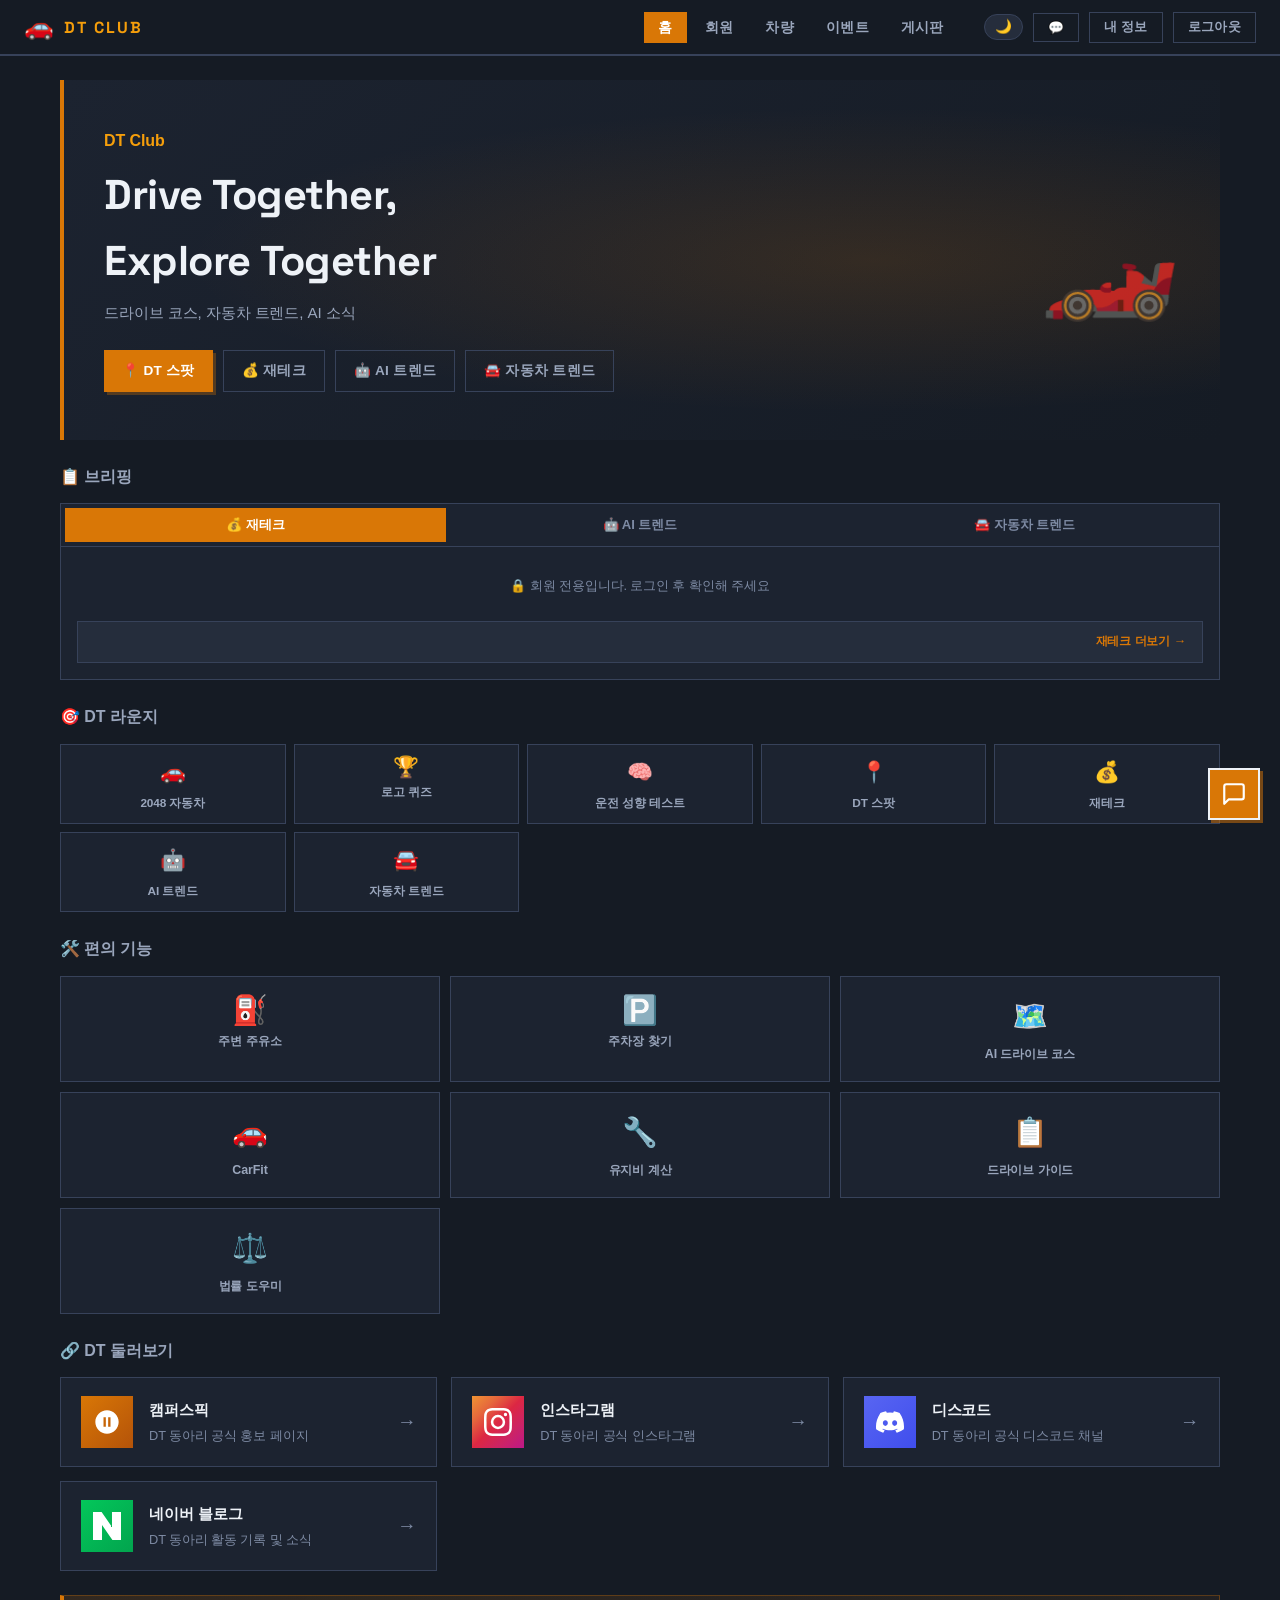
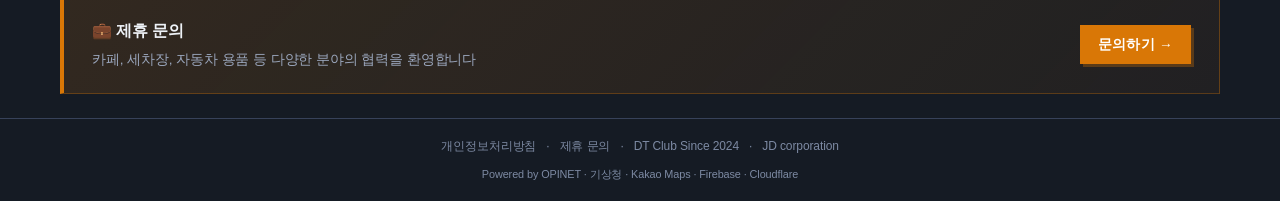
==== index.html @ 4884b952 "fix: 키보드가 올라온 뒤 창 맨 위(제목·닫기)가 상태표시줄 밑으로 들어가던 문제 PWA 는 상태표시줄 영역까지 화면으로 쓰는데(viewport-fit=cover) 창 최대 높" ====
<!DOCTYPE html>
<html lang="ko">
<head>
  <!-- Microsoft Clarity -->
  <script type="text/javascript">
    (function(c,l,a,r,i,t,y){
      c[a]=c[a]||function(){(c[a].q=c[a].q||[]).push(arguments)};
      t=l.createElement(r);t.async=1;t.src="https://www.clarity.ms/tag/"+i;
      y=l.getElementsByTagName(r)[0];y.parentNode.insertBefore(t,y);
    })(window, document, "clarity", "script", "w04nufagfw");
  </script>
  <!-- Google tag (gtag.js) -->
  <script async src="https://www.googletagmanager.com/gtag/js?id=G-T4S75G4E15"></script>
  <script>
    window.dataLayer = window.dataLayer || [];
    function gtag(){dataLayer.push(arguments);}
    gtag('js', new Date());
    gtag('config', 'G-T4S75G4E15');
  </script>
  <meta charset="UTF-8" />
  <meta name="viewport" content="width=device-width, initial-scale=1.0, viewport-fit=cover" />
  <title>DT Club — 드라이브를 사랑하는 사람들의 모임</title>
  <meta name="description" content="DT Club은 운전자와 동승자가 함께 달리는 드라이브 동아리입니다. 정기모임, 번개, 갤러리, 차량 정보를 공유하세요." />
  <meta name="keywords" content="드라이브 동아리, 자동차 모임, DT Club, 드라이브 코스, 운전 동호회" />
  <link rel="canonical" href="https://dt-1js.pages.dev/" />
  <!-- Open Graph (카카오톡, 디스코드, 페이스북 공유 미리보기) -->
  <meta property="og:type" content="website" />
  <meta property="og:title" content="DT Club — 드라이브를 사랑하는 사람들의 모임" />
  <meta property="og:description" content="운전자와 동승자가 함께 달리는 공간. 정기모임, 번개, 갤러리, 차량 정보 공유!" />
  <meta property="og:image" content="https://dt-1js.pages.dev/og-image.png?v=2" />
  <meta property="og:url" content="https://dt-1js.pages.dev/" />
  <meta property="og:site_name" content="DT Club" />
  <meta property="og:locale" content="ko_KR" />
  <!-- Twitter Card -->
  <meta name="twitter:card" content="summary_large_image" />
  <meta name="twitter:title" content="DT Club — 드라이브를 사랑하는 사람들의 모임" />
  <meta name="twitter:description" content="운전자와 동승자가 함께 달리는 공간. 정기모임, 번개, 갤러리, 차량 정보 공유!" />
  <meta name="twitter:image" content="https://dt-1js.pages.dev/og-image.png?v=2" />
  <!-- Google Search Console 소유권 확인 -->
  <meta name="google-site-verification" content="_9nEl6JAYWoP4H7cSfpx6uKZmAWCBucyVg9eNT_gD5w" />
  <!-- 네이버 웹마스터 도구 (필요 시 인증 코드 교체) -->
  <meta name="naver-site-verification" content="491f12b03fc8798c6fb79569414942a9867e0a9a" />
  <link rel="icon" href="icon-192.png?v=3" />
  <!-- PWA -->
  <link rel="manifest" href="manifest.json" />
  <meta name="theme-color" content="#d97706" />
  <meta name="mobile-web-app-capable" content="yes" />
  <meta name="apple-mobile-web-app-capable" content="yes" />
  <meta name="apple-mobile-web-app-status-bar-style" content="black-translucent" />
  <meta name="apple-mobile-web-app-title" content="DT Club" />
  <link rel="apple-touch-icon" href="icon-180.png?v=3" />
  <meta name="google-adsense-account" content="ca-pub-8670106445114873">
  <script async src="https://pagead2.googlesyndication.com/pagead/js/adsbygoogle.js?client=ca-pub-8670106445114873" crossorigin="anonymous"></script>
  <!-- JSON-LD 구조화 데이터 -->
  <script type="application/ld+json">
  {
    "@context": "https://schema.org",
    "@type": "Organization",
    "name": "DT Club",
    "alternateName": "Drive Together Club",
    "url": "https://dt-1js.pages.dev",
    "logo": "https://dt-1js.pages.dev/icon-512.png",
    "description": "자동차를 사랑하는 사람들의 드라이브 커뮤니티. AI 코스 추천, 드라이브 스팟, 자동차 트렌드를 한곳에서.",
    "sameAs": [
      "https://www.instagram.com/drive__together/",
      "https://discord.gg/JwaR7cFE",
      "https://m.blog.naver.com/cheslam",
      "https://www.campuspick.com/club/view?id=27090"
    ],
    "foundingDate": "2024",
    "contactPoint": {
      "@type": "ContactPoint",
      "url": "https://dt-1js.pages.dev/contact.html",
      "contactType": "customer support"
    }
  }
  </script>
  <script type="application/ld+json">
  {
    "@context": "https://schema.org",
    "@type": "WebSite",
    "name": "DT Club",
    "url": "https://dt-1js.pages.dev",
    "description": "드라이브를 사랑하는 사람들의 커뮤니티 — AI 코스 추천, 드라이브 스팟, 자동차 트렌드",
    "inLanguage": "ko",
    "potentialAction": {
      "@type": "SearchAction",
      "target": "https://dt-1js.pages.dev/spots/",
      "query-input": "required name=search_term_string"
    }
  }
  </script>
  <link rel="preconnect" href="https://fonts.googleapis.com">
  <link href="https://fonts.googleapis.com/css2?family=Space+Grotesk:wght@700;800&display=swap" rel="stylesheet">
  <link rel="stylesheet" href="https://cdn.jsdelivr.net/gh/orioncactus/pretendard@v1.3.9/dist/web/variable/pretendardvariable-dynamic-subset.min.css">
  <link rel="stylesheet" href="tokens.css?v=3" />
  <link rel="stylesheet" href="style.css?v=9" />
  <link rel="stylesheet" href="https://cdnjs.cloudflare.com/ajax/libs/cropperjs/1.6.2/cropper.min.css" />
</head>
<body>
  <!-- NAV -->
  <nav class="navbar">
    <button class="nav-brand" onclick="state.currentPage==='home'?location.reload():goPage('home')" aria-label="DT Club 홈으로 이동">
      <span class="brand-icon" aria-hidden="true">🚗</span>
      <span class="brand-text">DT Club</span>
    </button>
    <div class="nav-links">
      <button class="nav-btn active" data-page="home">홈</button>
      <button class="nav-btn" data-page="members">회원</button>
      <button class="nav-btn" data-page="cars">차량</button>
      <button class="nav-btn" data-page="events">이벤트</button>
      <button class="nav-btn" data-page="anon">게시판</button>
      <button class="nav-btn admin-only hidden" data-page="admin">⚙️ 관리자</button>
    </div>
    <div class="nav-user" id="navUser">
      <span class="nav-user-name" id="navUserName"></span>
      <span class="admin-badge hidden" id="navAdminBadge">관리자</span>
      <button class="theme-toggle" id="themeToggle" onclick="toggleTheme()" aria-label="테마 변경">🌙</button>
      <button class="btn btn-sm btn-outline dm-nav-btn member-only" id="btnDM" onclick="openDMPanel()" aria-label="메시지">💬<span class="dm-unread-badge" id="dmUnreadBadge" style="display:none" aria-live="polite" aria-label="읽지 않은 메시지">0</span></button>
      <button class="btn btn-sm btn-outline member-only" id="btnMyProfile">내 정보</button>
      <button class="btn btn-sm btn-outline member-only" id="btnLogout">로그아웃</button>
      <button class="btn btn-sm btn-primary guest-only hidden" id="btnGuestToLogin" onclick="guestToLogin()">로그인 / 회원가입</button>
    </div>
    <button class="hamburger" id="hamburger" aria-label="메뉴 열기" aria-expanded="false">&#9776;<span class="dm-unread-badge" id="dmUnreadBadgeHam" style="display:none" aria-live="polite">0</span></button>
  </nav>
  <div class="mobile-menu" id="mobileMenu">
    <button class="nav-btn admin-only hidden" data-page="admin">⚙️ 관리자</button>
    <button class="nav-btn" onclick="toggleTheme()">🌙 테마 변경</button>
    <button class="nav-btn member-only" onclick="openDMPanel();closeMobileMenu()">💬 메시지<span class="dm-unread-badge" id="dmUnreadBadgeMobile" style="display:none;margin-left:6px">0</span></button>
    <button class="nav-btn" id="btnInstallGuide">📲 앱 설치</button>
    <button class="nav-btn member-only" id="btnMyProfileMobile">내 정보</button>
    <button class="nav-btn member-only" id="btnLogoutMobile">로그아웃</button>
    <button class="nav-btn guest-only hidden" onclick="guestToLogin();closeMobileMenu()">🔑 로그인 / 회원가입</button>
  </div>

  <!-- PAGES -->
  <main>
    <!-- HOME -->
    <section id="page-home" class="page active">
      <div class="hero">
        <div class="hero-content">
          <p class="hero-sub" style="margin-bottom:8px">DT Club</p>
          <h1>Drive Together,<br>Explore Together</h1>
          <p class="hero-desc">드라이브 코스, 자동차 트렌드, AI 소식</p>
          <div class="hero-buttons">
            <a href="spots/" class="btn btn-primary">📍 DT 스팟</a>
            <a href="invest/" class="btn btn-outline">💰 재테크</a>
            <a href="ai-trend/" class="btn btn-outline">🤖 AI 트렌드</a>
            <a href="car-trend/" class="btn btn-outline">🚘 자동차 트렌드</a>
          </div>
        </div>
        <div class="hero-art">🏎️</div>
      </div>
      <!-- AI 브리핑 -->
      <div class="home-links-section">
        <h3 class="home-links-title">📋 브리핑</h3>
        <div class="home-briefing-tabs">
          <button class="home-briefing-tab active" data-brief="invest">💰 재테크</button>
          <button class="home-briefing-tab" data-brief="ai">🤖 AI 트렌드</button>
          <button class="home-briefing-tab" data-brief="car">🚘 자동차 트렌드</button>
        </div>
        <div class="home-briefing-panel active" id="home-brief-invest">
          <div id="home-briefing-invest" class="home-briefing-content">
            <div class="home-preview-loading">브리핑 로딩 중...</div>
          </div>
          <a href="invest/" class="home-briefing-more">재테크 더보기 →</a>
        </div>
        <div class="home-briefing-panel" id="home-brief-ai">
          <div id="home-briefing-ai" class="home-briefing-content">
            <div class="home-preview-loading">브리핑 로딩 중...</div>
          </div>
          <a href="ai-trend/" class="home-briefing-more">AI 트렌드 더보기 →</a>
        </div>
        <div class="home-briefing-panel" id="home-brief-car">
          <div id="home-briefing-car" class="home-briefing-content">
            <div class="home-preview-loading">브리핑 로딩 중...</div>
          </div>
          <a href="car-trend/" class="home-briefing-more">자동차 트렌드 더보기 →</a>
        </div>
      </div>

      <!-- 추천 영상 -->
      <div class="home-links-section" id="youtubeSection" style="display:none">
        <h3 class="home-links-title">📺 추천 영상</h3>
        <div id="youtubeShorts"></div>
      </div>

      <!-- DT 라운지 -->
      <div class="home-links-section">
        <h3 class="home-links-title">🎯 DT 라운지</h3>
        <div class="home-tools home-tools-sm">
<a href="games/2048/" class="home-tool-card home-tool-sm">
            <span class="home-tool-icon">🚗</span>
            <span class="home-tool-name">2048 자동차</span>
          </a>
          <button class="home-tool-card home-tool-sm" onclick="openLogoQuiz()">
            <span class="home-tool-icon">🏆</span>
            <span class="home-tool-name">로고 퀴즈</span>
          </button>
          <a href="test/" class="home-tool-card home-tool-sm">
            <span class="home-tool-icon">🧠</span>
            <span class="home-tool-name">운전 성향 테스트</span>
          </a>
          <a href="spots/" class="home-tool-card home-tool-sm">
            <span class="home-tool-icon">📍</span>
            <span class="home-tool-name">DT 스팟</span>
          </a>
          <a href="invest/" class="home-tool-card home-tool-sm">
            <span class="home-tool-icon">💰</span>
            <span class="home-tool-name">재테크</span>
          </a>
          <a href="ai-trend/" class="home-tool-card home-tool-sm">
            <span class="home-tool-icon">🤖</span>
            <span class="home-tool-name">AI 트렌드</span>
          </a>
          <a href="car-trend/" class="home-tool-card home-tool-sm">
            <span class="home-tool-icon">🚘</span>
            <span class="home-tool-name">자동차 트렌드</span>
          </a>
        </div>
      </div>

      <!-- 편의 기능 -->
      <div class="home-links-section">
        <h3 class="home-links-title">🛠️ 편의 기능</h3>
        <div class="home-tools">
          <button class="home-tool-card" onclick="openGasStationModal()">
            <span class="home-tool-icon">⛽</span>
            <span class="home-tool-name">주변 주유소</span>
          </button>
          <button class="home-tool-card" onclick="openParkingModal()">
            <span class="home-tool-icon">🅿️</span>
            <span class="home-tool-name">주차장 찾기</span>
          </button>
          <a href="https://aidrivecourse.pages.dev/" target="_blank" class="home-tool-card">
            <span class="home-tool-icon">🗺️</span>
            <span class="home-tool-name">AI 드라이브 코스</span>
          </a>
          <a href="https://personalcar.pages.dev/" target="_blank" class="home-tool-card">
            <span class="home-tool-icon">🚗</span>
            <span class="home-tool-name">CarFit</span>
          </a>
          <a href="tools/" class="home-tool-card">
            <span class="home-tool-icon">🔧</span>
            <span class="home-tool-name">유지비 계산</span>
          </a>
          <a href="guide/" class="home-tool-card">
            <span class="home-tool-icon">📋</span>
            <span class="home-tool-name">드라이브 가이드</span>
          </a>
          <a href="legal/" class="home-tool-card">
            <span class="home-tool-icon">⚖️</span>
            <span class="home-tool-name">법률 도우미</span>
          </a>
        </div>
      </div>

      <!-- 날씨 + 드라이브 지수 -->
      <div class="weather-card" id="weatherCard" style="display:none">
        <div class="weather-main">
          <span class="weather-emoji" id="weatherEmoji">☀️</span>
          <div class="weather-temp-wrap">
            <span class="weather-temp" id="weatherTemp">-</span>
            <span class="weather-desc" id="weatherDesc">로딩 중...</span>
            <span class="weather-location" id="weatherLocation" style="font-size:.72rem;color:var(--text3)"></span>
          </div>
          <div class="weather-details">
            <span id="weatherPop">💧 -</span>
            <span id="weatherWind">💨 -</span>
          </div>
        </div>
        <div class="drive-index">
          <span>🚗 드라이브 지수</span>
          <span class="drive-stars" id="driveStars">★★★★★</span>
          <span class="drive-label" id="driveLabel">최고!</span>
        </div>
        <div class="drift-alert" id="driftAlert" style="display:none">
          🏎️💨 공짜 드리프트 데이 예보!
        </div>
      </div>

      <!-- 외부 링크 -->
      <div class="home-links-section">
        <h3 class="home-links-title">🔗 DT 둘러보기</h3>
        <div class="home-links">
          <a href="https://www.campuspick.com/club/view?id=27090" target="_blank" class="home-link-card">
            <div class="home-link-icon link-icon-campus">
              <svg width="28" height="28" viewBox="0 0 24 24" fill="white"><path d="M12 2C6.48 2 2 6.48 2 12s4.48 10 10 10 10-4.48 10-10S17.52 2 12 2zm-1 14H9V8h2v8zm4 0h-2V8h2v8z"/></svg>
            </div>
            <div class="home-link-info">
              <div class="home-link-name">캠퍼스픽</div>
              <div class="home-link-desc">DT 동아리 공식 홍보 페이지</div>
            </div>
            <div class="home-link-arrow">→</div>
          </a>
          <a href="https://www.instagram.com/drive__together/" target="_blank" class="home-link-card">
            <div class="home-link-icon link-icon-instagram">
              <svg width="28" height="28" viewBox="0 0 24 24" fill="white"><path d="M12 2.163c3.204 0 3.584.012 4.85.07 3.252.148 4.771 1.691 4.919 4.919.058 1.265.069 1.645.069 4.849 0 3.205-.012 3.584-.069 4.849-.149 3.225-1.664 4.771-4.919 4.919-1.266.058-1.644.07-4.85.07-3.204 0-3.584-.012-4.849-.07-3.26-.149-4.771-1.699-4.919-4.92-.058-1.265-.07-1.644-.07-4.849 0-3.204.013-3.583.07-4.849.149-3.227 1.664-4.771 4.919-4.919 1.266-.057 1.645-.069 4.849-.069zM12 0C8.741 0 8.333.014 7.053.072 2.695.272.273 2.69.073 7.052.014 8.333 0 8.741 0 12c0 3.259.014 3.668.072 4.948.2 4.358 2.618 6.78 6.98 6.98C8.333 23.986 8.741 24 12 24c3.259 0 3.668-.014 4.948-.072 4.354-.2 6.782-2.618 6.979-6.98.059-1.28.073-1.689.073-4.948 0-3.259-.014-3.667-.072-4.947-.196-4.354-2.617-6.78-6.979-6.98C15.668.014 15.259 0 12 0zm0 5.838a6.162 6.162 0 1 0 0 12.324 6.162 6.162 0 0 0 0-12.324zM12 16a4 4 0 1 1 0-8 4 4 0 0 1 0 8zm6.406-11.845a1.44 1.44 0 1 0 0 2.881 1.44 1.44 0 0 0 0-2.881z"/></svg>
            </div>
            <div class="home-link-info">
              <div class="home-link-name">인스타그램</div>
              <div class="home-link-desc">DT 동아리 공식 인스타그램</div>
            </div>
            <div class="home-link-arrow">→</div>
          </a>
          <a href="https://discord.gg/JwaR7cFE" target="_blank" class="home-link-card">
            <div class="home-link-icon link-icon-discord">
              <svg width="28" height="28" viewBox="0 0 24 24" fill="white"><path d="M20.317 4.37a19.791 19.791 0 0 0-4.885-1.515.074.074 0 0 0-.079.037c-.21.375-.444.864-.608 1.25a18.27 18.27 0 0 0-5.487 0 12.64 12.64 0 0 0-.617-1.25.077.077 0 0 0-.079-.037A19.736 19.736 0 0 0 3.677 4.37a.07.07 0 0 0-.032.027C.533 9.046-.32 13.58.099 18.057a.082.082 0 0 0 .031.057 19.9 19.9 0 0 0 5.993 3.03.078.078 0 0 0 .084-.028 14.09 14.09 0 0 0 1.226-1.994.076.076 0 0 0-.041-.106 13.107 13.107 0 0 1-1.872-.892.077.077 0 0 1-.008-.128 10.2 10.2 0 0 0 .372-.292.074.074 0 0 1 .077-.01c3.928 1.793 8.18 1.793 12.062 0a.074.074 0 0 1 .078.01c.12.098.246.198.373.292a.077.077 0 0 1-.006.127 12.299 12.299 0 0 1-1.873.892.077.077 0 0 0-.041.107c.36.698.772 1.362 1.225 1.993a.076.076 0 0 0 .084.028 19.839 19.839 0 0 0 6.002-3.03.077.077 0 0 0 .032-.054c.5-5.177-.838-9.674-3.549-13.66a.061.061 0 0 0-.031-.03zM8.02 15.33c-1.183 0-2.157-1.085-2.157-2.419 0-1.333.956-2.419 2.157-2.419 1.21 0 2.176 1.096 2.157 2.42 0 1.333-.956 2.418-2.157 2.418zm7.975 0c-1.183 0-2.157-1.085-2.157-2.419 0-1.333.955-2.419 2.157-2.419 1.21 0 2.176 1.096 2.157 2.42 0 1.333-.946 2.418-2.157 2.418z"/></svg>
            </div>
            <div class="home-link-info">
              <div class="home-link-name">디스코드</div>
              <div class="home-link-desc">DT 동아리 공식 디스코드 채널</div>
            </div>
            <div class="home-link-arrow">→</div>
          </a>
          <a href="https://m.blog.naver.com/cheslam" target="_blank" class="home-link-card">
            <div class="home-link-icon link-icon-naver">
              <svg width="28" height="28" viewBox="0 0 24 24" fill="white"><path d="M16.273 12.845L7.376 0H0v24h7.727V11.155L16.624 24H24V0h-7.727z"/></svg>
            </div>
            <div class="home-link-info">
              <div class="home-link-name">네이버 블로그</div>
              <div class="home-link-desc">DT 동아리 활동 기록 및 소식</div>
            </div>
            <div class="home-link-arrow">→</div>
          </a>
        </div>
      </div>

      <!-- 제휴 문의 배너 -->
      <div class="partnership-banner">
        <div class="partnership-banner-inner">
          <div class="partnership-banner-text">
            <div class="partnership-banner-title">💼 제휴 문의</div>
            <div class="partnership-banner-desc">카페, 세차장, 자동차 용품 등 다양한 분야의 협력을 환영합니다</div>
          </div>
          <a href="contact.html" class="btn btn-primary partnership-banner-btn">문의하기 →</a>
        </div>
      </div>

    </section>

    <!-- MEMBERS -->
    <section id="page-members" class="page">
      <div class="page-header">
        <h2>회원 목록</h2>
        <div style="display:flex;gap:8px">
          <button class="btn admin-only hidden" style="background:var(--primary);border:none;color:var(--on-primary);font-weight:800" onclick="openTeamDivideModal()">🎲 조 나누기</button>
          <button class="btn btn-primary" id="btnAddMember">+ 회원 등록</button>
        </div>
      </div>
      <div class="filter-bar">
        <button class="filter-btn active" data-filter="all">전체</button>
        <button class="filter-btn" data-filter="driver">운전자</button>
        <button class="filter-btn" data-filter="passenger">동승자</button>
        <label for="memberSearch" class="sr-only">회원 검색</label>
      <input class="search-input" id="memberSearch" type="text" placeholder="이름/닉네임 검색..." aria-label="회원 검색" />
      </div>
      <div class="card-grid" id="membersGrid"></div>
    </section>

    <!-- GALLERY -->
    <section id="page-gallery" class="page">
      <div class="page-header">
        <h2>활동 갤러리</h2>
        <button class="btn btn-primary admin-only hidden" id="btnAddGallery">+ 모임 추가</button>
      </div>
      <div class="gallery-grid" id="galleryGrid"></div>
    </section>

    <!-- CARS -->
    <section id="page-cars" class="page">
      <div class="page-header">
        <h2>차량 소개</h2>
      </div>
      <div class="card-grid" id="carsGrid"></div>
    </section>

    <!-- EVENTS -->
    <section id="page-events" class="page">
      <div class="page-header">
        <h2>이벤트</h2>
        <button class="btn btn-primary" id="btnAddEvent">+ 이벤트 만들기</button>
      </div>
      <div class="filter-bar">
        <button class="filter-btn active" data-filter="all">전체</button>
        <button class="filter-btn" data-filter="lightning">번개</button>
        <button class="filter-btn" data-filter="regular">정모</button>
        <button class="filter-btn" data-filter="quiz">🧩 퀴즈</button>
        <button class="filter-btn" data-filter="upcoming">예정</button>
      </div>
      <div class="events-list" id="eventsList"></div>
    </section>
    <!-- ANON -->
    <section id="page-anon" class="page">
      <div class="page-header">
        <h2>📋 게시판</h2>
      </div>
      <div class="filter-bar" style="margin-bottom:12px">
        <button class="filter-btn active" data-board-filter="all" onclick="filterBoard('all')">전체</button>
        <button class="filter-btn" data-board-filter="공지" onclick="filterBoard('공지')">공지</button>
        <button class="filter-btn" data-board-filter="활동" onclick="filterBoard('활동')">활동</button>
        <button class="filter-btn" data-board-filter="건의" onclick="filterBoard('건의')">건의</button>
        <button class="filter-btn" data-board-filter="가입인사" onclick="filterBoard('가입인사')">가입인사</button>
        <div style="display:flex;gap:4px;flex:1;min-width:180px">
          <label for="boardSearchType" class="sr-only">검색 범위</label>
          <select id="boardSearchType" aria-label="검색 범위" style="padding:6px 8px;background:var(--bg3);border:1px solid var(--border);color:var(--text);border-radius:8px;font-size:.78rem">
            <option value="title">제목</option>
            <option value="all">제목+내용</option>
          </select>
          <label for="boardSearch" class="sr-only">게시판 검색</label>
          <input class="search-input" id="boardSearch" type="text" placeholder="검색..." aria-label="게시판 검색" oninput="filterBoard()" style="flex:1;margin:0">
        </div>
      </div>
      <div class="anon-write-box member-only">
        <div style="display:flex;gap:8px;margin-bottom:8px">
          <select id="anonCategory" style="padding:8px 10px;background:var(--bg3);border:1px solid var(--border);color:var(--text);border-radius:8px;font-size:.88rem">
            <option value="">말머리 없음</option>
            <option value="공지">공지</option>
            <option value="활동">활동</option>
            <option value="건의">건의</option>
            <option value="가입인사">가입인사</option>
          </select>
          <input type="text" id="anonTitleInput" placeholder="제목" maxlength="50" style="flex:1;padding:8px 12px;background:var(--bg3);border:1px solid var(--border);color:var(--text);border-radius:8px;font-size:.92rem;font-weight:700">
        </div>
        <textarea id="anonInput" placeholder="내용을 적어보세요..." rows="3" maxlength="1000"></textarea>
        <div class="anon-write-footer">
          <div style="display:flex;align-items:center;gap:10px">
            <label class="anon-photo-btn" title="사진 첨부">🖼️<input type="file" id="anonImageInput" accept="image/*" style="display:none" onchange="previewAnonImage(this)"></label>
            <span id="anonImageName" style="font-size:.72rem;color:var(--text3)"></span>
            <span class="anon-char-count"><span id="anonCharCount">0</span>/1000</span>
          </div>
          <label style="display:flex;align-items:center;gap:4px;font-size:.8rem;color:var(--text2);cursor:pointer;white-space:nowrap"><input type="checkbox" id="anonAnonymous" style="accent-color:var(--primary)"> 익명</label>
          <label style="display:flex;align-items:center;gap:4px;font-size:.8rem;color:var(--text2);cursor:pointer;white-space:nowrap"><input type="checkbox" id="anonNoComment" style="accent-color:var(--primary)"> 댓글 막기</label>
          <button class="btn" onclick="refineWithAI()" id="btnAiRefine" style="padding:6px 12px;font-size:.78rem;background:var(--bg3);border:1px solid var(--border);color:var(--text2);white-space:nowrap">✨ AI 정리</button>
          <button class="btn btn-primary" style="white-space:nowrap" onclick="postAnon()">작성하기</button>
        </div>
        <div id="anonImagePreview" style="margin-top:8px"></div>
      </div>
      <div id="anonList"></div>
    </section>

    <!-- ADMIN -->
    <section id="page-admin" class="page">
      <div class="page-header">
        <h2>⚙️ 관리자 패널</h2>
        <button class="btn btn-primary" id="btnInviteUser">+ 계정 생성</button>
      </div>
      <div class="admin-grid">
        <div class="admin-card">
          <h3>회원 계정 관리</h3>
          <p class="admin-desc">가입된 계정 목록입니다. 역할을 변경하거나 강퇴할 수 있습니다.</p>
          <div id="userList" class="user-list"></div>
        </div>
        <div class="admin-card">
          <div style="display:flex;align-items:center;justify-content:space-between;margin-bottom:12px">
            <div>
              <h3 style="margin:0">📢 공지 팝업 관리</h3>
              <p class="admin-desc" style="margin:4px 0 0">로그인 시 순서대로 표시됩니다.</p>
            </div>
            <button class="btn btn-primary btn-sm" onclick="openNoticeModal()">+ 추가</button>
          </div>
          <div id="noticeList"></div>
        </div>
        <div class="admin-card" style="grid-column:1/-1">
          <h3>📨 전체 DM 발송</h3>
          <p class="admin-desc">모든 회원에게 DM을 일괄 전송합니다. 공지나 안내사항에 활용하세요.</p>
          <div style="display:flex;flex-direction:column;gap:10px;max-width:600px">
            <textarea id="broadcastDMText" placeholder="전송할 메시지를 입력하세요..." rows="3" style="resize:vertical;padding:10px 14px;background:var(--bg3);border:1.5px solid var(--border);border-radius:8px;color:var(--text);font-size:.9rem;font-family:inherit;outline:none"></textarea>
            <div style="display:flex;align-items:center;gap:10px">
              <button class="btn btn-primary btn-sm" onclick="broadcastDM()">📨 전체 발송</button>
              <span id="broadcastDMStatus" style="font-size:.82rem;color:var(--text3)"></span>
            </div>
          </div>
        </div>
        <div class="admin-card" style="grid-column:1/-1">
          <h3>🚫 블랙리스트 관리</h3>
          <p class="admin-desc">등록된 이메일은 재가입이 차단됩니다.</p>
          <div style="display:flex;gap:8px;margin-bottom:14px;flex-wrap:wrap">
            <input type="email" id="blacklistEmail" placeholder="차단할 이메일" style="flex:1;min-width:200px" />
            <input type="text" id="blacklistReason" placeholder="사유 (선택)" style="flex:1;min-width:140px" />
            <button class="btn btn-primary btn-sm" onclick="addToBlacklist()">추가</button>
          </div>
          <div id="blacklistItems" class="user-list"></div>
        </div>
        <div class="admin-card" style="grid-column:1/-1">
          <h3>🎬 YouTube 채널 관리</h3>
          <p class="admin-desc">홈 화면 추천 영상에 표시할 채널을 관리합니다.</p>
          <div style="display:flex;gap:8px;margin-bottom:14px;flex-wrap:wrap">
            <input type="text" id="ytChannelHandle" placeholder="채널 핸들 (예: @povskidlife)" style="flex:1;min-width:200px" />
            <button class="btn btn-primary btn-sm" onclick="addYouTubeChannel()">추가</button>
          </div>
          <div id="ytChannelList" class="user-list"></div>
        </div>
        <div class="admin-card" style="grid-column:1/-1">
          <h3>🤖 AI 챗봇 설정</h3>
          <p class="admin-desc">로컬 LLM 터널 URL을 설정합니다. Cloudflare Tunnel로 생성된 URL을 입력하세요.</p>
          <div style="display:flex;gap:8px;margin-bottom:14px;flex-wrap:wrap;align-items:center">
            <input type="text" id="chatbotTunnelUrl" placeholder="https://xxxx.trycloudflare.com" style="flex:1;min-width:280px" />
            <button class="btn btn-primary btn-sm" onclick="saveChatbotConfig()">저장</button>
            <span id="chatbotConfigStatus" style="font-size:.82rem;color:var(--text3)"></span>
          </div>
          <div style="display:flex;gap:8px;align-items:center">
            <span style="font-size:.82rem;color:var(--text3)">상태:</span>
            <span id="chatbotHealthStatus" style="font-size:.82rem">확인 중...</span>
          </div>
        </div>
      </div>
    </section>
  </main>

  <!-- AI 챗봇 위젯 -->
  <div id="chatbotFab" onclick="toggleChatbot()" title="AI 어시스턴트">
    <svg width="26" height="26" viewBox="0 0 24 24" fill="none" stroke="currentColor" stroke-width="2" stroke-linecap="round" stroke-linejoin="round"><path d="M21 15a2 2 0 0 1-2 2H7l-4 4V5a2 2 0 0 1 2-2h14a2 2 0 0 1 2 2z"/></svg>
  </div>
  <div id="chatbotPanel" class="chatbot-panel chatbot-hidden">
    <div class="chatbot-header">
      <div style="display:flex;align-items:center;gap:8px">
        <span style="font-size:1.1rem">🤖</span>
        <span style="font-weight:700;font-size:.95rem">DT AI 어시스턴트</span>
        <span id="chatbotOnline" style="width:8px;height:8px;border-radius:50%;background:#4ade80;display:inline-block"></span>
      </div>
      <button onclick="toggleChatbot()" style="background:none;border:none;color:var(--text);cursor:pointer;font-size:1.2rem;padding:4px">✕</button>
    </div>
    <div class="chatbot-messages" id="chatbotMessages">
      <div class="chatbot-msg chatbot-bot">
        <div class="chatbot-bubble">안녕하세요! DT Club AI 어시스턴트입니다. 드라이브 코스, 차량 정보 등 궁금한 점을 물어보세요!<br><span style="font-size:.7rem;color:var(--text3);margin-top:4px;display:inline-block">서비스 개선을 위해 대화 내용이 기록될 수 있습니다.</span></div>
      </div>
    </div>
    <div class="chatbot-presets" id="chatbotPresets">
      <button class="chatbot-preset-btn" onclick="sendPreset('DT Club 소개해줘')">🏎️ 클럽 소개</button>
      <button class="chatbot-preset-btn" onclick="sendPreset('가입은 어떻게 해?')">📝 가입 안내</button>
      <button class="chatbot-preset-btn" onclick="sendPreset('어떤 기능들이 있어?')">🔧 기능 안내</button>
    </div>
    <div class="chatbot-input-area">
      <input type="text" id="chatbotInput" placeholder="메시지를 입력하세요..." autocomplete="off" onkeydown="if(event.key==='Enter'&&!event.isComposing)sendChatbot()" />
      <button onclick="sendChatbot()" class="chatbot-send-btn" id="chatbotSendBtn">
        <svg width="18" height="18" viewBox="0 0 24 24" fill="none" stroke="currentColor" stroke-width="2"><line x1="22" y1="2" x2="11" y2="13"/><polygon points="22 2 15 22 11 13 2 9 22 2"/></svg>
      </button>
    </div>
  </div>

  <!-- 앱 설치 안내 모달 -->
  <div class="modal-overlay" id="installGuideModal">
    <div class="modal install-guide-modal" style="max-width:460px">
      <div class="modal-header">
        <h3>📲 앱으로 설치하기</h3>
        <button class="modal-close" onclick="closeModal('installGuideModal')" aria-label="닫기">✕</button>
      </div>
      <div class="modal-body" style="padding:0">

        <!-- 탭 선택 -->
        <div class="install-tabs">
          <button class="install-tab active" data-tab="ios" onclick="switchInstallTab('ios')">
            <svg width="18" height="18" viewBox="0 0 24 24" fill="currentColor"><path d="M17.05 20.28c-.98.95-2.05.8-3.08.35-1.09-.46-2.09-.48-3.24 0-1.44.62-2.2.44-3.06-.35C2.79 15.25 3.51 7.59 9.05 7.31c1.35.07 2.29.74 3.08.8 1.18-.24 2.31-.93 3.57-.84 1.51.12 2.65.72 3.4 1.8-3.12 1.87-2.38 5.98.48 7.13-.57 1.5-1.31 2.99-2.54 4.09l.01-.01zM12.03 7.25c-.15-2.23 1.66-4.07 3.74-4.25.29 2.58-2.34 4.5-3.74 4.25z"/></svg>
            iPhone / iPad
          </button>
          <button class="install-tab" data-tab="android" onclick="switchInstallTab('android')">
            <svg width="18" height="18" viewBox="0 0 24 24" fill="currentColor"><path d="M17.523 15.3414c-.5511 0-.9993-.4486-.9993-.9997s.4482-.9993.9993-.9993c.5511 0 .9993.4482.9993.9993.0001.5511-.4482.9997-.9993.9997m-11.046 0c-.5511 0-.9993-.4486-.9993-.9997s.4482-.9993.9993-.9993c.5511 0 .9993.4482.9993.9993 0 .5511-.4482.9997-.9993.9997m11.4045-6.02l1.9973-3.4592a.416.416 0 00-.1521-.5676.416.416 0 00-.5676.1521l-2.0223 3.503C15.5902 8.2439 13.8533 7.8508 12 7.8508s-3.5902.3931-5.1367 1.0989L4.841 5.4467a.4161.4161 0 00-.5676-.1521.4157.4157 0 00-.1521.5676l1.9973 3.4592C2.6889 11.1867.3432 14.6589 0 18.761h24c-.3432-4.1021-2.6889-7.5743-6.1185-9.4396"/></svg>
            Android
          </button>
        </div>

        <!-- iOS 안내 (기본 표시) -->
        <div class="install-panel" id="installPanelIos">

          <!-- Safari 브라우저 시각화 -->
          <div class="ios-visual-wrapper">
            <div class="ios-browser-mockup">
              <!-- Safari 상단바 -->
              <div class="ios-browser-topbar">
                <div class="ios-browser-dots">
                  <span></span><span></span><span></span>
                </div>
                <div class="ios-browser-url">dt-1js.pages.dev</div>
              </div>
              <!-- 콘텐츠 미리보기 -->
              <div class="ios-browser-content">
                <div class="ios-content-icon">🏁</div>
                <div class="ios-content-title">DT Club</div>
                <div class="ios-content-sub">드라이브를 사랑하는 사람들</div>
              </div>
              <!-- Safari 하단 툴바 -->
              <div class="ios-browser-bottombar">
                <svg width="18" height="18" viewBox="0 0 24 24" fill="none" stroke="currentColor" stroke-width="2" stroke-linecap="round" stroke-linejoin="round"><polyline points="15 18 9 12 15 6"/></svg>
                <svg width="18" height="18" viewBox="0 0 24 24" fill="none" stroke="currentColor" stroke-width="2" stroke-linecap="round" stroke-linejoin="round"><polyline points="9 18 15 12 9 6"/></svg>
                <!-- 공유 버튼 강조 -->
                <div class="ios-share-btn-highlight">
                  <svg width="22" height="22" viewBox="0 0 24 24" fill="none" stroke="currentColor" stroke-width="2.2" stroke-linecap="round" stroke-linejoin="round"><path d="M4 12v7a2 2 0 0 0 2 2h12a2 2 0 0 0 2-2v-7"/><polyline points="16 6 12 2 8 6"/><line x1="12" y1="2" x2="12" y2="15"/></svg>
                  <div class="ios-share-pulse"></div>
                  <div class="ios-share-pulse ios-share-pulse-2"></div>
                </div>
                <svg width="18" height="18" viewBox="0 0 24 24" fill="none" stroke="currentColor" stroke-width="2" stroke-linecap="round" stroke-linejoin="round"><path d="M4 19.5A2.5 2.5 0 0 1 6.5 17H20"/><path d="M6.5 2H20v20H6.5A2.5 2.5 0 0 1 4 19.5v-15A2.5 2.5 0 0 1 6.5 2z"/></svg>
                <svg width="18" height="18" viewBox="0 0 24 24" fill="none" stroke="currentColor" stroke-width="2" stroke-linecap="round" stroke-linejoin="round"><rect x="3" y="3" width="7" height="7"/><rect x="14" y="3" width="7" height="7"/><rect x="14" y="14" width="7" height="7"/><rect x="3" y="14" width="7" height="7"/></svg>
              </div>
            </div>
            <!-- 화살표 + 라벨 (mockup 밖) -->
            <div class="ios-arrow-indicator">
              <svg width="28" height="28" viewBox="0 0 24 24" fill="var(--primary)" stroke="var(--primary)" stroke-width="2" stroke-linecap="round" stroke-linejoin="round"><line x1="12" y1="5" x2="12" y2="19"/><polyline points="19 12 12 19 5 12"/></svg>
            </div>
            <div class="ios-arrow-label">여기를 탭하세요</div>
          </div>

          <!-- Safari 경고 -->
          <div class="ios-safari-warning">
            <svg width="16" height="16" viewBox="0 0 24 24" fill="none" stroke="currentColor" stroke-width="2" stroke-linecap="round" stroke-linejoin="round"><path d="M10.29 3.86 1.82 18a2 2 0 0 0 1.71 3h16.94a2 2 0 0 0 1.71-3L13.71 3.86a2 2 0 0 0-3.42 0z"/><line x1="12" y1="9" x2="12" y2="13"/><line x1="12" y1="17" x2="12.01" y2="17"/></svg>
            <span>반드시 <strong>Safari 브라우저</strong>에서 접속해야 설치할 수 있어요<br><span class="ios-safari-warning-sub">Chrome·네이버앱·카카오톡 내장 브라우저는 설치 불가</span></span>
          </div>

          <!-- 단계별 상세 설명 -->
          <div class="install-steps">
            <!-- Step 1 -->
            <div class="install-step">
              <div class="install-step-num">1</div>
              <div class="install-step-content">
                <div class="install-step-title">
                  <span>하단 가운데 <strong>공유 버튼</strong> 탭</span>
                  <span class="install-step-icon-inline">
                    <svg width="16" height="16" viewBox="0 0 24 24" fill="none" stroke="currentColor" stroke-width="2.2" stroke-linecap="round" stroke-linejoin="round"><path d="M4 12v7a2 2 0 0 0 2 2h12a2 2 0 0 0 2-2v-7"/><polyline points="16 6 12 2 8 6"/><line x1="12" y1="2" x2="12" y2="15"/></svg>
                  </span>
                </div>
                <div class="install-step-desc">Safari 화면 아래 가운데 사각형에 화살표(↑)가 있는 아이콘을 탭하세요</div>
              </div>
            </div>

            <!-- Step 2 -->
            <div class="install-step">
              <div class="install-step-num">2</div>
              <div class="install-step-content">
                <div class="install-step-title">
                  메뉴에서 <strong>"홈 화면에 추가"</strong> 선택
                </div>
                <div class="install-step-desc">공유 메뉴가 열리면 <strong>아래로 스크롤</strong>해서 찾으세요</div>
                <!-- 메뉴 미리보기 -->
                <div class="ios-menu-preview">
                  <div class="ios-menu-item">
                    <div class="ios-menu-icon">📋</div>
                    <span>복사</span>
                  </div>
                  <div class="ios-menu-item">
                    <div class="ios-menu-icon">🔖</div>
                    <span>책갈피 추가</span>
                  </div>
                  <div class="ios-menu-item ios-menu-highlight">
                    <div class="ios-menu-icon">
                      <svg width="18" height="18" viewBox="0 0 24 24" fill="none" stroke="currentColor" stroke-width="2" stroke-linecap="round" stroke-linejoin="round"><rect x="3" y="3" width="18" height="18" rx="2"/><line x1="12" y1="8" x2="12" y2="16"/><line x1="8" y1="12" x2="16" y2="12"/></svg>
                    </div>
                    <span>홈 화면에 추가</span>
                    <svg class="ios-menu-check" width="16" height="16" viewBox="0 0 24 24" fill="none" stroke="currentColor" stroke-width="3" stroke-linecap="round" stroke-linejoin="round"><polyline points="20 6 9 17 4 12"/></svg>
                  </div>
                </div>
              </div>
            </div>

            <!-- Step 3 -->
            <div class="install-step">
              <div class="install-step-num">3</div>
              <div class="install-step-content">
                <div class="install-step-title">
                  오른쪽 위 <strong>"추가"</strong> 탭
                </div>
                <div class="install-step-desc">앱 이름을 확인하고 오른쪽 상단 <strong>파란색 "추가"</strong> 버튼을 눌러주세요</div>
              </div>
            </div>

            <!-- Step 4 -->
            <div class="install-step">
              <div class="install-step-num">4</div>
              <div class="install-step-content">
                <div class="install-step-title">
                  🎉 <strong>홈 화면에서 DT Club 앱 실행</strong>
                </div>
                <div class="install-step-desc">이제 홈 화면 아이콘을 탭해서 앱처럼 사용하세요. 알림도 받을 수 있어요!</div>
              </div>
            </div>
          </div>

          <!-- FAQ -->
          <details class="install-faq">
            <summary>
              <svg width="16" height="16" viewBox="0 0 24 24" fill="none" stroke="currentColor" stroke-width="2" stroke-linecap="round" stroke-linejoin="round"><circle cx="12" cy="12" r="10"/><path d="M9.09 9a3 3 0 0 1 5.83 1c0 2-3 3-3 3"/><line x1="12" y1="17" x2="12.01" y2="17"/></svg>
              공유 버튼이 보이지 않아요
            </summary>
            <div class="install-faq-body">
              <strong>1. 카카오톡·인스타그램 내장 브라우저</strong>라면 "Safari로 열기"를 선택하세요<br>
              <strong>2. Chrome 브라우저</strong>라면 Safari로 바꿔서 접속하세요<br>
              <strong>3. 주소창이 보이지 않는다면</strong> 화면을 아래로 조금 스와이프하세요
            </div>
          </details>
        </div>

        <!-- Android 안내 (기본 숨김) -->
        <div class="install-panel" id="installPanelAndroid" style="display:none">

          <!-- Chrome 브라우저 시각화 -->
          <div class="ios-visual-wrapper">
            <div class="ios-browser-mockup">
              <div class="ios-browser-topbar">
                <div class="ios-browser-dots">
                  <span></span><span></span><span></span>
                </div>
                <div class="ios-browser-url">dt-1js.pages.dev</div>
                <!-- ⋮ 메뉴 강조 -->
                <div class="android-menu-highlight">
                  <svg width="20" height="20" viewBox="0 0 24 24" fill="currentColor"><circle cx="12" cy="5" r="2"/><circle cx="12" cy="12" r="2"/><circle cx="12" cy="19" r="2"/></svg>
                  <div class="ios-share-pulse"></div>
                </div>
              </div>
              <div class="ios-browser-content">
                <div class="ios-content-icon">🏁</div>
                <div class="ios-content-title">DT Club</div>
                <div class="ios-content-sub">드라이브를 사랑하는 사람들</div>
              </div>
            </div>
            <div class="ios-arrow-indicator ios-arrow-indicator-top">
              <svg width="28" height="28" viewBox="0 0 24 24" fill="var(--primary)" stroke="var(--primary)" stroke-width="2" stroke-linecap="round" stroke-linejoin="round"><line x1="12" y1="19" x2="12" y2="5"/><polyline points="5 12 12 5 19 12"/></svg>
            </div>
            <div class="ios-arrow-label ios-arrow-label-top">여기를 탭하세요</div>
          </div>

          <div class="install-steps">
            <div class="install-step">
              <div class="install-step-num">1</div>
              <div class="install-step-content">
                <div class="install-step-title">
                  주소창 오른쪽 <strong>⋮ 점 3개 메뉴</strong> 탭
                </div>
                <div class="install-step-desc">Chrome 또는 삼성 인터넷 브라우저에서 주소창 오른쪽의 세로 점 3개 아이콘을 탭하세요</div>
              </div>
            </div>
            <div class="install-step">
              <div class="install-step-num">2</div>
              <div class="install-step-content">
                <div class="install-step-title">
                  <strong>"앱 설치"</strong> 또는 <strong>"홈 화면에 추가"</strong> 탭
                </div>
                <div class="install-step-desc">메뉴 목록에서 설치 관련 항목을 찾아 선택하세요</div>
              </div>
            </div>
            <div class="install-step">
              <div class="install-step-num">3</div>
              <div class="install-step-content">
                <div class="install-step-title">
                  팝업에서 <strong>"설치"</strong> 탭
                </div>
                <div class="install-step-desc">확인 팝업이 뜨면 설치 버튼을 눌러 완료하세요</div>
              </div>
            </div>
            <div class="install-step">
              <div class="install-step-num">4</div>
              <div class="install-step-content">
                <div class="install-step-title">
                  🎉 <strong>홈 화면에서 DT Club 앱 실행</strong>
                </div>
                <div class="install-step-desc">이제 홈 화면 아이콘을 탭해서 앱처럼 사용하세요. 알림도 받을 수 있어요!</div>
              </div>
            </div>
          </div>

          <div class="install-faq install-faq-info">
            <svg width="16" height="16" viewBox="0 0 24 24" fill="none" stroke="currentColor" stroke-width="2" stroke-linecap="round" stroke-linejoin="round"><circle cx="12" cy="12" r="10"/><line x1="12" y1="16" x2="12" y2="12"/><line x1="12" y1="8" x2="12.01" y2="8"/></svg>
            <span>주소창 오른쪽에 <strong>다운로드 아이콘(⬇)</strong>이 바로 뜨면 한 번에 설치할 수 있어요</span>
          </div>
        </div>

      </div>
    </div>
  </div>

  <!-- FOOTER -->
  <footer class="app-footer">
    <a href="privacy.html" target="_blank">개인정보처리방침</a>
    <span>·</span>
    <a href="contact.html" target="_blank">제휴 문의</a>
    <span>·</span>
    <span>DT Club Since 2024</span>
    <span>·</span>
    <span>JD corporation</span>
    <div style="width:100%;margin-top:4px;font-size:.68rem;color:var(--text3);text-align:center;line-height:1.6">Powered by <a href="https://www.opinet.co.kr" target="_blank" style="color:var(--text3)">OPINET</a> · <a href="https://www.weather.go.kr" target="_blank" style="color:var(--text3)">기상청</a> · <a href="https://map.kakao.com" target="_blank" style="color:var(--text3)">Kakao Maps</a> · <a href="https://firebase.google.com" target="_blank" style="color:var(--text3)">Firebase</a> · <a href="https://www.cloudflare.com" target="_blank" style="color:var(--text3)">Cloudflare</a></div>
  </footer>

  <!-- BOTTOM NAV (mobile only) -->
  <nav class="bottom-nav" id="bottomNav">
    <button class="bottom-nav-btn active" data-page="home">
      <svg width="22" height="22" viewBox="0 0 24 24" fill="none" stroke="currentColor" stroke-width="2" stroke-linecap="round" stroke-linejoin="round"><path d="M3 9l9-7 9 7v11a2 2 0 0 1-2 2H5a2 2 0 0 1-2-2z"/><polyline points="9 22 9 12 15 12 15 22"/></svg>
      <span>홈</span>
    </button>
    <button class="bottom-nav-btn" data-page="members">
      <svg width="22" height="22" viewBox="0 0 24 24" fill="none" stroke="currentColor" stroke-width="2" stroke-linecap="round" stroke-linejoin="round"><path d="M17 21v-2a4 4 0 0 0-4-4H5a4 4 0 0 0-4 4v2"/><circle cx="9" cy="7" r="4"/><path d="M23 21v-2a4 4 0 0 0-3-3.87"/><path d="M16 3.13a4 4 0 0 1 0 7.75"/></svg>
      <span>회원</span>
    </button>
    <button class="bottom-nav-btn" data-page="cars">
      <svg width="22" height="22" viewBox="0 0 24 24" fill="none" stroke="currentColor" stroke-width="2" stroke-linecap="round" stroke-linejoin="round"><rect x="1" y="3" width="15" height="13" rx="2"/><path d="M16 8h4l3 5v3h-7V8z"/><circle cx="5.5" cy="18.5" r="2.5"/><circle cx="18.5" cy="18.5" r="2.5"/></svg>
      <span>차량</span>
    </button>
    <button class="bottom-nav-btn" data-page="events">
      <svg width="22" height="22" viewBox="0 0 24 24" fill="none" stroke="currentColor" stroke-width="2" stroke-linecap="round" stroke-linejoin="round"><rect x="3" y="4" width="18" height="18" rx="2" ry="2"/><line x1="16" y1="2" x2="16" y2="6"/><line x1="8" y1="2" x2="8" y2="6"/><line x1="3" y1="10" x2="21" y2="10"/></svg>
      <span>이벤트</span>
    </button>
    <button class="bottom-nav-btn" data-page="anon">
      <svg width="22" height="22" viewBox="0 0 24 24" fill="none" stroke="currentColor" stroke-width="2" stroke-linecap="round" stroke-linejoin="round"><path d="M21 15a2 2 0 0 1-2 2H7l-4 4V5a2 2 0 0 1 2-2h14a2 2 0 0 1 2 2z"/></svg>
      <span>게시판</span>
    </button>
  </nav>

  <!-- MODALS -->

  <!-- LOGIN SCREEN -->
  <!-- 구 로그인 페이지 삭제됨: authModal로 대체 -->

  <!-- Gallery Form Modal (admin) -->
  <div class="modal-overlay" id="galleryFormModal">
    <div class="modal modal-gallery-form">
      <div class="modal-header">
        <h3 id="galleryFormTitle">모임 추가</h3>
        <button class="modal-close" data-modal="galleryFormModal" aria-label="닫기">&times;</button>
      </div>
      <div class="modal-body">
        <form id="galleryForm">
          <input type="hidden" id="galleryId" />
          <div class="form-row">
            <div class="form-group">
              <label>모임 제목 *</label>
              <input type="text" id="galleryTitle" required placeholder="3월 바베큐 정모" />
            </div>
            <div class="form-group">
              <label>날짜 *</label>
              <input type="date" id="galleryDate" required />
            </div>
          </div>
          <div class="form-group">
            <label>설명</label>
            <textarea id="galleryDesc" rows="2" placeholder="모임에 대한 간단한 설명"></textarea>
          </div>
          <div class="form-group">
            <label>대표 사진</label>
            <input type="file" id="galleryPhotos" accept="image/*" />
            <div id="galleryPhotoPreview" class="gallery-photo-preview"></div>
          </div>
          <div class="modal-footer">
            <button type="button" class="btn btn-outline" onclick="closeModal('galleryFormModal')">취소</button>
            <button type="submit" class="btn btn-primary">저장</button>
          </div>
        </form>
      </div>
    </div>
  </div>

  <!-- Gallery Detail Modal -->
  <div class="modal-overlay" id="galleryDetailModal">
    <div class="modal modal-wide">
      <div class="modal-header">
        <div>
          <h3 id="galleryDetailTitle"></h3>
          <div id="galleryDetailMeta" style="font-size:.82rem;color:var(--text3);margin-top:2px"></div>
        </div>
        <button class="modal-close" data-modal="galleryDetailModal" aria-label="닫기">&times;</button>
      </div>
      <div class="modal-body">
        <div id="galleryDetailPhoto" style="margin-bottom:16px"></div>
        <div id="galleryDetailDesc" style="font-size:.9rem;color:var(--text2);margin-bottom:20px;white-space:pre-line"></div>
        <div class="comment-section">
          <div class="comment-list" id="commentList"></div>
          <div class="comment-input-wrap">
            <input type="text" id="commentInput" placeholder="댓글을 입력하세요..." maxlength="200" />
            <button class="btn btn-sm btn-primary" onclick="submitComment()">등록</button>
          </div>
        </div>
      </div>
      <div class="modal-footer" id="galleryDetailFooter"></div>
    </div>
  </div>

  <!-- Photo Lightbox -->
  <!-- Auth Modal (로그인/회원가입) -->
  <div class="modal-overlay" id="authModal" style="z-index:500">
    <div class="modal" style="max-width:400px">
      <div class="modal-header">
        <h3>🔐 로그인</h3>
        <button class="modal-close" data-modal="authModal" aria-label="닫기">&times;</button>
      </div>
      <div class="modal-body" style="padding:20px">
        <div style="display:flex;gap:4px;background:var(--bg3);padding:4px;border-radius:8px;margin-bottom:16px">
          <button class="login-tab active" data-auth-tab="login" onclick="switchAuthTab('login')" style="flex:1;padding:8px;border:none;border-radius:6px;cursor:pointer;font-weight:600;font-size:.88rem">로그인</button>
          <button class="login-tab" data-auth-tab="signup" onclick="switchAuthTab('signup')" style="flex:1;padding:8px;border:none;border-radius:6px;cursor:pointer;font-weight:600;font-size:.88rem">회원가입</button>
        </div>
        <!-- 로그인 -->
        <div id="authLoginPane">
          <div style="margin-bottom:12px">
            <label style="font-size:.82rem;color:var(--text2);display:block;margin-bottom:4px">이메일</label>
            <input type="email" id="authLoginEmail" placeholder="example@email.com" style="width:100%;padding:10px 14px;background:var(--bg3);border:1px solid var(--border);color:var(--text);font-size:.92rem" onkeydown="if(event.key==='Enter')authModalLogin()">
          </div>
          <div style="margin-bottom:12px">
            <label style="font-size:.82rem;color:var(--text2);display:block;margin-bottom:4px">비밀번호</label>
            <input type="password" id="authLoginPassword" placeholder="비밀번호 입력" style="width:100%;padding:10px 14px;background:var(--bg3);border:1px solid var(--border);color:var(--text);font-size:.92rem" onkeydown="if(event.key==='Enter')authModalLogin()">
          </div>
          <div id="authLoginError" style="color:var(--accent);font-size:.82rem;margin-bottom:8px"></div>
          <label style="display:flex;align-items:center;gap:6px;font-size:.82rem;color:var(--text2);margin-bottom:12px;cursor:pointer">
            <input type="checkbox" id="authKeepLogin" checked style="accent-color:var(--primary)"> 로그인 유지
          </label>
          <button class="btn btn-primary" style="width:100%;padding:12px;font-size:.92rem" onclick="authModalLogin()">로그인</button>
          <div style="text-align:center;margin-top:10px;display:flex;justify-content:center;gap:16px">
            <a href="#" onclick="authModalResend();return false" style="font-size:.78rem;color:var(--primary-light)">인증 메일 재전송</a>
            <a href="#" onclick="authModalForgotPassword();return false" style="font-size:.78rem;color:var(--text3)">비밀번호 찾기</a>
          </div>
        </div>
        <!-- 회원가입 -->
        <div id="authSignupPane" style="display:none">
          <div style="margin-bottom:12px">
            <label style="font-size:.82rem;color:var(--text2);display:block;margin-bottom:4px">이름</label>
            <input type="text" id="authSignupName" placeholder="이름 입력" maxlength="12" style="width:100%;padding:10px 14px;background:var(--bg3);border:1px solid var(--border);color:var(--text);font-size:.92rem">
          </div>
          <div style="margin-bottom:12px">
            <label style="font-size:.82rem;color:var(--text2);display:block;margin-bottom:4px">이메일</label>
            <input type="email" id="authSignupEmail" placeholder="example@email.com" style="width:100%;padding:10px 14px;background:var(--bg3);border:1px solid var(--border);color:var(--text);font-size:.92rem">
          </div>
          <div style="margin-bottom:12px">
            <label style="font-size:.82rem;color:var(--text2);display:block;margin-bottom:4px">비밀번호</label>
            <input type="password" id="authSignupPassword" placeholder="6자 이상" style="width:100%;padding:10px 14px;background:var(--bg3);border:1px solid var(--border);color:var(--text);font-size:.92rem">
          </div>
          <div style="margin-bottom:12px">
            <label style="font-size:.82rem;color:var(--text2);display:block;margin-bottom:4px">비밀번호 확인</label>
            <input type="password" id="authSignupPasswordConfirm" placeholder="비밀번호 재입력" style="width:100%;padding:10px 14px;background:var(--bg3);border:1px solid var(--border);color:var(--text);font-size:.92rem" onkeydown="if(event.key==='Enter')authModalSignup()">
          </div>
          <div id="authSignupError" style="color:var(--accent);font-size:.82rem;margin-bottom:8px"></div>
          <button class="btn btn-primary" style="width:100%;padding:12px;font-size:.92rem" onclick="authModalSignup()">회원가입</button>
        </div>
      </div>
    </div>
  </div>

  <div id="lightbox" class="lightbox" role="dialog" aria-label="이미지 확대 보기" onclick="closeLightbox()">
    <button class="lightbox-close" onclick="closeLightbox()" aria-label="닫기">✕</button>
    <img id="lightboxImg" src="" alt="확대 이미지" onclick="event.stopPropagation()">
  </div>

  <!-- Invite/Create Account Modal -->
  <div class="modal-overlay" id="inviteModal">
    <div class="modal">
      <div class="modal-header">
        <h3>계정 생성</h3>
        <button class="modal-close" data-modal="inviteModal" aria-label="닫기">&times;</button>
      </div>
      <div class="modal-body">
        <form id="inviteForm">
          <div class="form-group">
            <label>이름 *</label>
            <input type="text" id="inviteName" required placeholder="홍길동" />
          </div>
          <div class="form-group">
            <label>이메일 *</label>
            <input type="email" id="inviteEmail" required placeholder="example@email.com" />
          </div>
          <div class="form-group">
            <label>임시 비밀번호 *</label>
            <input type="text" id="invitePassword" required placeholder="멤버에게 전달할 비밀번호" />
          </div>
          <div class="form-group">
            <label>역할</label>
            <select id="inviteRole">
              <option value="member">일반 회원</option>
              <option value="admin">관리자 (운영진)</option>
            </select>
          </div>
          <div class="auth-error" id="inviteError"></div>
          <div class="modal-footer">
            <button type="button" class="btn btn-outline" data-modal="inviteModal">취소</button>
            <button type="submit" class="btn btn-primary">생성</button>
          </div>
        </form>
      </div>
    </div>
  </div>

  <!-- Member Modal -->
  <div class="modal-overlay" id="memberModal">
    <div class="modal">
      <div class="modal-header">
        <h3 id="memberModalTitle">회원 추가</h3>
        <button class="modal-close" data-modal="memberModal" aria-label="닫기">&times;</button>
      </div>
      <div class="modal-body">
        <form id="memberForm">
          <input type="hidden" id="memberId" />
          <div class="form-row">
            <div class="form-group">
              <label>이름 *</label>
              <input type="text" id="memberName" required placeholder="홍길동" />
            </div>
            <div class="form-group">
              <label>닉네임</label>
              <input type="text" id="memberNickname" placeholder="길동이" />
              <small style="color:var(--text3);font-size:.72rem;margin-top:2px;display:block">⚠️ 비회원에게 공개되므로 실명 사용을 지양해주세요</small>
            </div>
          </div>
          <div class="form-row">
            <div class="form-group">
              <label>역할 *</label>
              <select id="memberRole">
                <option value="driver">운전자</option>
                <option value="passenger">동승자</option>
              </select>
            </div>
            <div class="form-group">
              <label>성별 *</label>
              <select id="memberGender">
                <option value="male">남자</option>
                <option value="female">여자</option>
              </select>
            </div>
          </div>
          <div class="form-row">
            <div class="form-group">
              <label>연락처</label>
              <input type="text" id="memberPhone" placeholder="010-0000-0000" />
            </div>
            <div class="form-group" id="positionGroup" style="display:none">
              <label>직책</label>
              <select id="memberPosition">
                <option value="">없음</option>
                <option value="회장">회장</option>
                <option value="부회장">부회장</option>
                <option value="총무">총무</option>
                <option value="운영진">운영진</option>
              </select>
            </div>
          </div>
          <div class="form-group">
            <label>소개</label>
            <input type="text" id="memberBio" placeholder="간단한 자기소개를 입력해주세요." maxlength="60" />
          </div>
          <div class="form-group">
            <label>프로필 이미지</label>
            <input type="file" id="memberImage" accept="image/*" />
            <div id="memberImagePreview" style="margin-top:6px"></div>
          </div>

          <!-- Car info (shown when driver) -->
          <div id="carSection">
            <div class="divider"><span>내 차 정보</span></div>
            <div class="form-group">
              <label>브랜드</label>
              <div class="brand-selector" id="brandSelector"></div>
              <input type="text" id="carBrandCustom" placeholder="브랜드 직접 입력" style="display:none;margin-top:8px" />
              <input type="hidden" id="carBrand" />
            </div>
            <div class="form-group">
              <label>모델명</label>
              <input type="text" id="carModel" placeholder="아반떼, 3시리즈 등" />
            </div>
            <div class="form-row">
              <div class="form-group">
                <label>연식</label>
                <input type="number" id="carYear" placeholder="2024" min="1980" max="2030" />
              </div>
              <div class="form-group">
                <label>색상</label>
                <input type="text" id="carColor" placeholder="펄화이트" />
              </div>
            </div>
            <div class="form-group">
              <label>차량 소개</label>
              <input type="text" id="carDesc" placeholder="차량에 대한 설명을 입력해주세요." maxlength="60" />
            </div>
            <div class="form-group">
              <label>차량 사진</label>
              <input type="file" id="carImage" accept="image/*" />
              <div id="carImagePreview" style="margin-top:6px"></div>
            </div>
          </div>

          <div class="modal-footer">
            <button type="button" class="btn btn-withdraw" id="btnWithdrawInModal" style="display:none;margin-right:auto" onclick="withdraw()">회원탈퇴</button>
            <button type="button" class="btn btn-outline" data-modal="memberModal">취소</button>
            <button type="submit" class="btn btn-primary">저장</button>
          </div>
        </form>
      </div>
    </div>
  </div>

  <!-- Member Detail Modal -->
  <div class="modal-overlay" id="memberDetailModal">
    <div class="modal modal-wide">
      <div class="modal-header">
        <h3 id="detailModalTitle">회원 정보</h3>
        <button class="modal-close" data-modal="memberDetailModal" aria-label="닫기">&times;</button>
      </div>
      <div class="modal-body" id="memberDetailBody"></div>
    </div>
  </div>

  <!-- Event Modal -->
  <div class="modal-overlay" id="eventModal">
    <div class="modal">
      <div class="modal-header">
        <h3 id="eventModalTitle">이벤트 만들기</h3>
        <button class="modal-close" data-modal="eventModal" aria-label="닫기">&times;</button>
      </div>
      <div class="modal-body">
        <form id="eventForm">
          <input type="hidden" id="eventId" />
          <div class="form-row">
            <div class="form-group" style="flex:2">
              <label>제목 *</label>
              <input type="text" id="eventTitle" required placeholder="이벤트 제목" />
            </div>
            <div class="form-group">
              <label>유형 *</label>
              <select id="eventType" onchange="onEventTypeChange(this.value)">
                <option value="lightning">번개</option>
                <option value="regular">정모</option>
                <option value="quiz">🧩 퀴즈</option>
              </select>
            </div>
          </div>
          <div class="form-row" id="eventDateTimeRow">
            <div class="form-group">
              <label>날짜 *</label>
              <input type="date" id="eventDate" required />
            </div>
            <div class="form-group">
              <label>시간</label>
              <div class="time-picker">
                <select id="eventTimeHour">
                  <option value="">시</option>
                  <option value="00">00시</option><option value="01">01시</option><option value="02">02시</option>
                  <option value="03">03시</option><option value="04">04시</option><option value="05">05시</option>
                  <option value="06">06시</option><option value="07">07시</option><option value="08">08시</option>
                  <option value="09">09시</option><option value="10">10시</option><option value="11">11시</option>
                  <option value="12">12시</option><option value="13">13시</option><option value="14">14시</option>
                  <option value="15">15시</option><option value="16">16시</option><option value="17">17시</option>
                  <option value="18">18시</option><option value="19">19시</option><option value="20">20시</option>
                  <option value="21">21시</option><option value="22">22시</option><option value="23">23시</option>
                </select>
                <span class="time-sep">:</span>
                <select id="eventTimeMin">
                  <option value="">분</option>
                  <option value="00">00분</option><option value="10">10분</option><option value="20">20분</option>
                  <option value="30">30분</option><option value="40">40분</option><option value="50">50분</option>
                </select>
              </div>
              <input type="hidden" id="eventTime" />
            </div>
          </div>
          <div class="form-group" id="eventLocationRow">
            <label>장소</label>
            <input type="text" id="eventLocation" placeholder="집결지 또는 장소 입력" />
          </div>
          <div class="form-row">
            <div class="form-group" id="eventFeeGroup">
              <label>참가비</label>
              <input type="text" id="eventFee" placeholder="예: 3만원, 무료" />
            </div>
            <div class="form-group">
              <label>투표 마감</label>
              <input type="date" id="voteDeadlineDate" style="margin-bottom:6px" />
              <div class="time-picker">
                <select id="voteDeadlineHour">
                  <option value="">시</option>
                  <option value="00">00시</option><option value="01">01시</option><option value="02">02시</option>
                  <option value="03">03시</option><option value="04">04시</option><option value="05">05시</option>
                  <option value="06">06시</option><option value="07">07시</option><option value="08">08시</option>
                  <option value="09">09시</option><option value="10">10시</option><option value="11">11시</option>
                  <option value="12">12시</option><option value="13">13시</option><option value="14">14시</option>
                  <option value="15">15시</option><option value="16">16시</option><option value="17">17시</option>
                  <option value="18">18시</option><option value="19">19시</option><option value="20">20시</option>
                  <option value="21">21시</option><option value="22">22시</option><option value="23">23시</option>
                </select>
                <span class="time-sep">:</span>
                <select id="voteDeadlineMin">
                  <option value="">분</option>
                  <option value="00">00분</option><option value="10">10분</option><option value="20">20분</option>
                  <option value="30">30분</option><option value="40">40분</option><option value="50">50분</option>
                </select>
              </div>
            </div>
          </div>
          <!-- 퀴즈 전용 필드 -->
          <div id="quizFields" style="display:none">
            <div class="form-group">
              <label>보기 <span style="color:var(--text3);font-size:.82rem">(최소 2개, 최대 4개)</span></label>
              <div id="quizOptionsList">
                <div class="quiz-option-row"><input type="text" class="quiz-option-input" placeholder="보기 1" /><button type="button" class="quiz-option-del" onclick="removeQuizOption(this)" style="display:none">✕</button></div>
                <div class="quiz-option-row"><input type="text" class="quiz-option-input" placeholder="보기 2" /><button type="button" class="quiz-option-del" onclick="removeQuizOption(this)" style="display:none">✕</button></div>
              </div>
              <button type="button" class="btn btn-sm btn-outline" id="btnAddQuizOption" onclick="addQuizOption()" style="margin-top:6px">+ 보기 추가</button>
            </div>
            <div class="form-group">
              <label>정답 번호 *</label>
              <select id="quizAnswer">
                <option value="0">보기 1</option>
                <option value="1">보기 2</option>
              </select>
            </div>
          </div>
          <div class="form-group">
            <label>내용</label>
            <textarea id="eventDesc" rows="4" placeholder="이벤트에 대한 설명을 입력해주세요."></textarea>
          </div>
          <div class="modal-footer">
            <button type="button" class="btn btn-outline" data-modal="eventModal">취소</button>
            <button type="submit" class="btn btn-primary">저장</button>
          </div>
        </form>
      </div>
    </div>
  </div>

  <!-- DM Panel -->
  <div class="dm-panel" id="dmPanel">
    <div class="dm-panel-header">
      <h3 style="font-size:1rem;font-weight:700">💬 메시지</h3>
      <button style="background:none;border:none;color:var(--text2);font-size:1.2rem;cursor:pointer;padding:4px 8px" onclick="closeDMPanel()">✕</button>
    </div>
    <!-- 알림 배너 -->
    <div class="noti-banner" id="notiBanner" style="display:none">
      <span class="noti-banner-text">🔔 알림을 켜면 새 메시지를 바로 받을 수 있어요</span>
      <div class="noti-banner-btns">
        <button class="btn btn-sm btn-primary" onclick="requestNotificationPermission()">알림 켜기</button>
        <button class="btn btn-sm btn-outline" onclick="hideNotificationBanner()">나중에</button>
      </div>
    </div>
    <div class="noti-banner ios-install" id="iosInstallBanner" style="display:none">
      <span class="noti-banner-text">📲 알림을 받으려면 홈 화면에 앱을 추가해 주세요</span>
      <button class="btn btn-sm btn-outline" onclick="hideIOSInstallBanner()">확인</button>
    </div>
    <div class="dm-panel-list" id="dmPanelList"></div>
  </div>
  <div class="dm-panel-overlay" id="dmPanelOverlay" onclick="closeDMPanel()" role="button" tabindex="-1" aria-label="DM 패널 닫기"></div>

  <!-- DM Chat Modal -->
  <div class="modal-overlay" id="dmChatModal">
    <div class="modal dm-chat-modal">
      <div class="modal-header">
        <h3 id="dmChatTitle">대화</h3>
        <button class="modal-close" onclick="closeDMChat()" aria-label="닫기">×</button>
      </div>
      <div class="dm-messages" id="dmMessages"></div>
      <div id="dmPhotoPreview" style="display:none;padding:8px 12px;background:var(--bg3);border-top:1px solid var(--border)">
        <img id="dmPhotoPreviewImg" src="" alt="미리보기" style="max-width:100%;max-height:180px;display:block;margin:0 auto 8px;border-radius:6px;object-fit:contain">
        <div style="display:flex;gap:8px">
          <label style="flex:1;text-align:center;padding:7px;background:var(--bg2);border:1px solid var(--border);cursor:pointer;font-size:.82rem;font-weight:600">다른 사진 고르기<input type="file" id="dmImageInput2" accept="image/*" style="display:none" onchange="handleDMImage(this)"></label>
          <button onclick="cancelDMPhotoPreview()" style="flex:1;padding:7px;background:var(--bg2);border:1px solid var(--border);color:var(--text);cursor:pointer;font-size:.82rem;font-weight:600">취소</button>
          <button onclick="sendDMPhotoPreview()" style="flex:1;padding:7px;background:var(--primary);border:none;color:#fff;cursor:pointer;font-size:.82rem;font-weight:700">전송</button>
        </div>
      </div>
      <div class="dm-input-area">
        <label class="dm-photo-btn" title="사진 전송" aria-label="사진 전송">🖼️<input type="file" id="dmImageInput" accept="image/*" style="display:none" onchange="handleDMImage(this)" aria-label="사진 파일 선택"></label>
        <input id="dmInput" placeholder="메시지를 입력하세요…" autocomplete="off">
        <button class="btn btn-sm btn-primary" onclick="sendDMMessage()">전송</button>
      </div>
    </div>
  </div>

  <!-- Anon Detail Modal -->
  <div class="modal-overlay" id="anonDetailModal">
    <div class="modal">
      <div class="modal-header">
        <h3>📋 게시글</h3>
        <button class="modal-close" data-modal="anonDetailModal" aria-label="닫기">&times;</button>
      </div>
      <div class="modal-body" style="padding:16px">
        <div id="anonDetailContent"></div>
        <div class="anon-comments-section">
          <h4 style="font-size:.88rem;margin:16px 0 8px;color:var(--text2)">💬 댓글 <span id="anonCommentCount">0</span></h4>
          <div id="anonCommentList" style="max-height:240px;overflow-y:auto"></div>
          <div class="anon-comment-input member-only" style="margin-top:10px">
            <div style="display:flex;gap:8px">
              <input type="text" id="anonCommentInput" placeholder="댓글 작성..." style="flex:1;padding:8px 12px;background:var(--bg3);border:1px solid var(--border);color:var(--text);border-radius:8px;font-size:.84rem" onkeydown="if(event.key==='Enter')postAnonComment()">
              <label style="display:flex;align-items:center;gap:3px;font-size:.75rem;color:var(--text2);cursor:pointer;white-space:nowrap"><input type="checkbox" id="anonCommentAnonymous" style="accent-color:var(--primary)"> 익명</label>
              <button class="btn btn-primary" style="padding:8px 14px;font-size:.82rem" onclick="postAnonComment()">작성</button>
            </div>
          </div>
        </div>
      </div>
    </div>
  </div>

  <!-- Board Edit Modal -->
  <div class="modal-overlay" id="anonEditModal" style="z-index:320">
    <div class="modal" style="max-width:500px">
      <div class="modal-header">
        <h3>✏️ 게시글 수정</h3>
        <button class="modal-close" data-modal="anonEditModal" aria-label="닫기">&times;</button>
      </div>
      <div class="modal-body" style="padding:16px">
        <div style="display:flex;gap:8px;margin-bottom:8px">
          <select id="editAnonCategory" style="padding:8px 10px;background:var(--bg3);border:1px solid var(--border);color:var(--text);border-radius:8px;font-size:.88rem">
            <option value="">말머리 없음</option>
            <option value="공지">공지</option>
            <option value="활동">활동</option>
            <option value="건의">건의</option>
            <option value="가입인사">가입인사</option>
          </select>
          <input type="text" id="editAnonTitle" placeholder="제목" maxlength="50" style="flex:1;padding:8px 12px;background:var(--bg3);border:1px solid var(--border);color:var(--text);border-radius:8px;font-size:.92rem;font-weight:700">
        </div>
        <textarea id="editAnonText" placeholder="내용" rows="5" maxlength="1000" style="width:100%;padding:10px 12px;background:var(--bg3);border:1px solid var(--border);color:var(--text);border-radius:8px;font-size:.88rem;resize:vertical"></textarea>
        <div id="editAnonImagePreview" style="margin-top:8px"></div>
        <div style="display:flex;gap:8px;margin-top:12px;align-items:center;flex-wrap:wrap">
          <label class="anon-photo-btn" title="사진 첨부" style="cursor:pointer;font-size:1.1rem">🖼️<input type="file" id="editAnonImageInput" accept="image/*" style="display:none" onchange="previewEditAnonImage(this)"></label>
          <span id="editAnonImageName" style="font-size:.72rem;color:var(--text3)"></span>
          <label style="display:flex;align-items:center;gap:4px;font-size:.8rem;color:var(--text2);cursor:pointer;white-space:nowrap"><input type="checkbox" id="editAnonAnonymous" style="accent-color:var(--primary)"> 익명</label>
          <label style="display:flex;align-items:center;gap:4px;font-size:.8rem;color:var(--text2);cursor:pointer;white-space:nowrap"><input type="checkbox" id="editAnonNoComment" style="accent-color:var(--primary)"> 댓글 막기</label>
          <button class="btn btn-primary" style="margin-left:auto;white-space:nowrap" onclick="submitEditAnon()">수정 완료</button>
        </div>
      </div>
    </div>
  </div>

  <!-- Team Divide Modal -->
  <div class="modal-overlay" id="teamDivideModal">
    <div class="modal modal-wide">
      <div class="modal-header">
        <h3>🎲 조 나누기</h3>
        <button class="modal-close" data-modal="teamDivideModal" aria-label="닫기">&times;</button>
      </div>
      <div class="modal-body" style="padding:16px">
        <div class="team-controls">
          <label class="team-toggle"><input type="checkbox" id="teamSelectAll" onchange="toggleAllTeamMembers(this.checked)" checked> 전체 선택</label>
          <span id="teamCountInfo" style="font-size:.82rem;color:var(--text3)"></span>
        </div>
        <div id="teamMemberList" style="max-height:200px;overflow-y:auto;margin:12px 0;-webkit-overflow-scrolling:touch"></div>
        <div class="team-add-guest">
          <input type="text" id="teamGuestName" placeholder="비회원 이름 입력" onkeydown="if(event.key==='Enter')addTeamGuest()">
          <select id="teamGuestRole"><option value="driver">🚗 운전</option><option value="passenger" selected>🧑 동승</option></select>
          <button onclick="addTeamGuest()">+ 추가</button>
        </div>
        <button class="btn btn-primary" style="width:100%;margin-top:12px" onclick="divideTeams()">🎲 조 배정하기</button>
        <div id="teamResults" style="margin-top:16px"></div>
      </div>
    </div>
  </div>

  <!-- Parking Modal -->
  <div class="modal-overlay" id="parkingModal">
    <div class="modal modal-wide">
      <div class="modal-header">
        <h3>🅿️ 주차장 찾기</h3>
        <button class="modal-close" data-modal="parkingModal" aria-label="닫기">&times;</button>
      </div>
      <div class="modal-body" style="padding:0">
        <div class="parking-search-bar">
          <input type="text" id="parkingDestInput" placeholder="도착지를 검색하세요 (예: 강남역, 홍대입구)" aria-label="주차장 도착지 검색" onkeydown="if(event.key==='Enter')searchParkingDest()">
          <button onclick="searchParkingDest()" aria-label="검색">🔍</button>
        </div>
        <div id="parkingDestResults" class="parking-dest-results" style="display:none"></div>
        <div style="position:relative">
          <div id="parkingMap" style="width:100%;height:240px;display:none"></div>
        </div>
        <div id="parkingList" style="padding:12px 16px;max-height:35vh;overflow-y:auto;-webkit-overflow-scrolling:touch">
          <div style="text-align:center;padding:40px;color:var(--text3)">
            🔍 도착지를 검색하면<br>주변 주차장을 찾아드립니다
          </div>
        </div>
      </div>
    </div>
  </div>

  <!-- Gas Station Modal -->
  <div class="modal-overlay" id="gasStationModal">
    <div class="modal modal-wide">
      <div class="modal-header">
        <h3>⛽ 주변 주유소 찾기</h3>
        <button class="modal-close" data-modal="gasStationModal" aria-label="닫기">&times;</button>
      </div>
      <div class="modal-body" style="padding:0">
        <div class="parking-search-bar">
          <input type="text" id="gasDestInput" placeholder="주소/장소 검색 (예: 강남역, 홍대입구)" aria-label="주유소 주소 검색" onkeydown="if(event.key==='Enter')searchGasDest()">
          <button onclick="searchGasDest()" aria-label="검색">🔍</button>
        </div>
        <div id="gasDestResults" class="parking-dest-results" style="display:none"></div>
        <div class="gas-filters">
          <select id="gasFuelType" aria-label="유종 선택" onchange="_fetchGasStations()">
            <option value="B027">휘발유</option>
            <option value="D047">경유</option>
            <option value="K015">LPG</option>
            <option value="B034">고급휘발유</option>
          </select>
          <select id="gasRadius" aria-label="검색 반경" onchange="_fetchGasStations()">
            <option value="1000">반경 1km</option>
            <option value="3000" selected>반경 3km</option>
            <option value="5000">반경 5km</option>
            <option value="10000">반경 10km</option>
            <option value="30000">반경 30km</option>
          </select>
          <select id="gasSort" aria-label="정렬 기준" onchange="_fetchGasStations()">
            <option value="1">가격순</option>
            <option value="2">거리순</option>
          </select>
        </div>
        <div id="gasMyLocation" style="padding:8px 16px;font-size:.78rem;color:var(--text3);border-bottom:1px solid var(--border);display:none">📍 내 위치: <span id="gasMyAddr">확인 중...</span></div>
        <div style="position:relative">
          <div id="gasMap" style="width:100%;height:220px;display:none"></div>
          <button id="gasMyLocBtn" onclick="gasGoToMyLocation()" aria-label="내 위치로 이동" style="display:none;position:absolute;bottom:10px;right:10px;z-index:2;width:36px;height:36px;border-radius:50%;border:none;background:#fff;box-shadow:0 2px 6px rgba(0,0,0,.3);cursor:pointer;font-size:1.1rem;line-height:1">📍</button>
        </div>
        <div id="gasStationList" style="padding:12px 16px;max-height:38vh;overflow-y:auto;-webkit-overflow-scrolling:touch">
          <div style="text-align:center;padding:40px;color:var(--text3)">
            📍 위치를 확인하고 있습니다...
          </div>
        </div>
      </div>
    </div>
  </div>

  <!-- Vote Modal -->
  <div class="modal-overlay" id="voteModal">
    <div class="modal">
      <div class="modal-header">
        <h3 id="voteModalTitle">참여 투표</h3>
        <button class="modal-close" data-modal="voteModal" aria-label="닫기">&times;</button>
      </div>
      <div class="modal-body" id="voteModalBody"></div>
    </div>
  </div>

  <!-- 내 계정 모달 -->
  <div class="modal-overlay" id="myAccountModal">
    <div class="modal">
      <div class="modal-header">
        <h3>내 계정 정보</h3>
        <button class="modal-close" data-modal="myAccountModal" aria-label="닫기">&times;</button>
      </div>
      <div class="modal-body">
        <form id="myAccountForm">
          <div class="form-group">
            <label>이름</label>
            <input type="text" id="accountName" placeholder="이름" required />
          </div>
          <div class="form-group">
            <label>이메일</label>
            <input type="email" id="accountEmail" disabled style="opacity:.5;cursor:not-allowed" />
          </div>
          <div class="form-group">
            <label>새 비밀번호 <small style="color:var(--text3);font-weight:400">(변경 시에만 입력)</small></label>
            <input type="password" id="accountPassword" placeholder="6자 이상" minlength="6" />
          </div>
          <div class="form-group">
            <label>새 비밀번호 확인</label>
            <input type="password" id="accountPasswordConfirm" placeholder="비밀번호 재입력" />
            <small id="passwordMatchMsg" style="font-size:.8rem;margin-top:4px;display:none"></small>
          </div>
          <div class="modal-footer" style="border-top:1px solid var(--border);margin-top:8px;padding-top:16px">
            <button type="button" class="btn btn-withdraw" id="btnWithdrawInAccount" onclick="withdraw()">회원탈퇴</button>
            <button type="button" class="btn btn-outline" data-modal="myAccountModal" style="margin-left:auto">취소</button>
            <button type="submit" class="btn btn-primary">저장</button>
          </div>
        </form>
      </div>
    </div>
  </div>

  <!-- Firebase SDK -->
  <script src="https://www.gstatic.com/firebasejs/10.12.2/firebase-app-compat.js"></script>
  <script src="https://www.gstatic.com/firebasejs/10.12.2/firebase-auth-compat.js"></script>
  <script src="https://www.gstatic.com/firebasejs/10.12.2/firebase-firestore-compat.js"></script>
<!-- 🔧 Firebase 설정 파일 (본인 config로 교체하세요) -->
  <script src="firebase-config.js"></script>
  <script src="https://cdnjs.cloudflare.com/ajax/libs/cropperjs/1.6.2/cropper.min.js"></script>
  <script type="text/javascript" src="https://dapi.kakao.com/v2/maps/sdk.js?appkey=4e6bf0a48d4d8a637a18a4ba1d82deaf&libraries=services&autoload=false"></script>
  <script src="app.js?v=17"></script>
  <script src="last-seen.js?v=1"></script>
  <script src="kb.js?v=1"></script>

  <!-- 공지 팝업 -->
  <div class="modal-overlay" id="noticePopup" style="display:none;z-index:999">
    <div class="notice-popup">
      <div class="notice-popup-header" id="noticePopupHeader">
        <div class="notice-popup-badge">📢 공지사항</div>
        <h2 class="notice-popup-title" id="noticePopupTitle"></h2>
        <p class="notice-popup-subtitle" id="noticePopupSubtitle"></p>
      </div>
      <div class="notice-popup-body">
        <p class="notice-popup-content" id="noticePopupContent"></p>
      </div>
      <div class="notice-popup-footer">
        <label class="notice-skip-label">
          <input type="checkbox" id="noticeSkipToday" />
          오늘 하루 보지 않기
        </label>
        <div style="display:flex;align-items:center;gap:10px">
          <span class="notice-counter" id="noticeCounter"></span>
          <button class="notice-close-btn" onclick="closeNoticePopup()">닫기</button>
        </div>
      </div>
    </div>
  </div>

  <!-- 공지 편집 모달 -->
  <div class="modal-overlay" id="noticeEditModal">
    <div class="modal">
      <div class="modal-header">
        <h3 id="noticeEditModalTitle">공지 추가</h3>
        <button class="modal-close" onclick="closeModal('noticeEditModal')" aria-label="닫기">&times;</button>
      </div>
      <div class="modal-body">
        <input type="hidden" id="noticeEditId" />
        <div class="form-group">
          <label>제목</label>
          <input type="text" id="noticeEditTitle" placeholder="예: 3월 드라이브 일정 안내" maxlength="40" />
        </div>
        <div class="form-group">
          <label>부제목 <span style="color:var(--text3);font-size:.8rem">(선택)</span></label>
          <input type="text" id="noticeEditSubtitle" placeholder="예: DT Club 운영팀" maxlength="40" />
        </div>
        <div class="form-group">
          <label>내용</label>
          <textarea id="noticeEditContent" rows="6" placeholder="공지 내용을 입력하세요."></textarea>
        </div>
        <div class="form-group" style="margin-top:4px">
          <label>마감 기한 <span style="color:var(--text3);font-size:.8rem">(해당 날짜 23:59까지 로그인 시 팝업 표시)</span></label>
          <input type="date" id="noticeExpiresDate" />
        </div>
      </div>
      <div class="modal-footer" style="display:flex;gap:10px;padding:16px 24px">
        <button class="btn btn-outline" onclick="previewNotice()">👁 미리보기</button>
        <button class="btn btn-primary" style="margin-left:auto" onclick="saveNotice()">💾 저장</button>
      </div>
    </div>
  </div>

  <!-- 자동차 로고 퀴즈 모달 -->
  <div class="modal-overlay" id="logoQuizModal" role="dialog" aria-label="자동차 로고 퀴즈" style="display:none" onclick="if(event.target===this)closeLogoQuiz()">
    <div class="modal" style="max-width:400px;width:94%">
      <!-- 난이도 선택 -->
      <div id="quizScreenDiff">
        <div class="modal-header">
          <h3>🏆 자동차 로고 퀴즈</h3>
          <button class="modal-close" onclick="closeLogoQuiz()" aria-label="닫기">✕</button>
        </div>
        <div class="modal-body" style="padding:16px 20px 24px">
          <p style="color:var(--text3);font-size:.88rem;margin:0 0 18px;text-align:center">로고를 보고 브랜드를 맞춰보세요!<br>10문제 · 시간 제한 있음</p>
          <div style="display:flex;flex-direction:column;gap:10px">
            <button onclick="startLogoQuiz('beginner')" style="padding:16px;border-radius:12px;border:2px solid var(--border);background:var(--bg3);color:var(--text);cursor:pointer;text-align:left;font-family:inherit">
              <div style="font-size:1.05rem;font-weight:700;margin-bottom:4px">🚗 입문</div>
              <div style="font-size:.82rem;color:var(--text3)">현대·BMW·토요타 등 친숙한 브랜드 · 15초 제한</div>
            </button>
            <button onclick="startLogoQuiz('expert')" style="padding:16px;border-radius:12px;border:2px solid var(--border);background:var(--bg3);color:var(--text);cursor:pointer;text-align:left;font-family:inherit">
              <div style="font-size:1.05rem;font-weight:700;margin-bottom:4px">🏎️ 마니아</div>
              <div style="font-size:.82rem;color:var(--text3)">람보르기니·마세라티 등 희귀 브랜드 포함 · 10초 제한</div>
            </button>
          </div>
        </div>
      </div>
      <!-- 퀴즈 진행 -->
      <div id="quizScreenPlay" style="display:none">
        <div class="modal-header" style="padding-bottom:8px">
          <div style="display:flex;align-items:center;width:100%;gap:8px;font-size:.85rem">
            <span id="quizProgress" style="color:var(--text3)">1 / 10</span>
            <span style="flex:1"></span>
            <span id="quizScore" style="font-weight:700;color:var(--primary)">0점</span>
            <button class="modal-close" onclick="closeLogoQuiz()" aria-label="닫기">✕</button>
          </div>
        </div>
        <div class="modal-body" style="padding:4px 20px 22px">
          <div style="height:5px;background:var(--bg3);border-radius:3px;margin-bottom:6px;overflow:hidden">
            <div id="quizTimerBar" style="height:100%;width:100%;border-radius:3px;background:var(--primary)"></div>
          </div>
          <div style="text-align:right;margin-bottom:14px">
            <span id="quizTimer" style="font-weight:800;font-size:1.1rem">15</span><span style="font-size:.8rem;color:var(--text3)">초</span>
          </div>
          <div style="text-align:center;margin-bottom:18px;min-height:110px;display:flex;align-items:center;justify-content:center;background:var(--bg3);border-radius:14px;padding:16px">
            <img id="quizLogoImg" src="" alt="로고" style="max-width:160px;max-height:90px;object-fit:contain">
          </div>
          <div id="quizChoices" style="display:grid;grid-template-columns:1fr 1fr;gap:8px"></div>
        </div>
      </div>
      <!-- 결과 -->
      <div id="quizScreenResult" style="display:none;text-align:center">
        <div class="modal-body" style="padding:30px 20px 22px">
          <div id="quizResultEmoji" style="font-size:3.2rem;margin-bottom:10px"></div>
          <h3 id="quizResultTitle" style="margin:0 0 6px;font-size:1.2rem"></h3>
          <p id="quizResultDesc" style="color:var(--text3);font-size:.87rem;margin:0 0 20px"></p>
          <div style="background:var(--bg3);border-radius:16px;padding:18px;margin-bottom:18px">
            <div style="font-size:2.4rem;font-weight:800;color:var(--primary)" id="quizFinalScore"></div>
            <div style="font-size:.78rem;color:var(--text3)">점</div>
            <div style="font-size:.83rem;color:var(--text2);margin-top:8px" id="quizAccuracy"></div>
          </div>
          <div style="display:flex;gap:8px;margin-bottom:8px">
            <button onclick="shareQuizResult()" style="flex:1;padding:11px;border-radius:10px;background:var(--primary);color:#fff;border:none;font-weight:700;cursor:pointer;font-size:.9rem;font-family:inherit">📤 결과 공유</button>
            <button onclick="restartLogoQuiz()" style="flex:1;padding:11px;border-radius:10px;background:var(--bg3);color:var(--text);border:1.5px solid var(--border);font-weight:700;cursor:pointer;font-size:.9rem;font-family:inherit">🔄 다시하기</button>
          </div>
          <button onclick="closeLogoQuiz()" style="width:100%;padding:9px;border-radius:10px;background:transparent;color:var(--text3);border:none;cursor:pointer;font-size:.85rem;font-family:inherit">닫기</button>
        </div>
      </div>
    </div>
  </div>

  <!-- 크롭 모달 -->
  <div class="modal-overlay" id="cropModal" style="display:none;z-index:1000">
    <div class="modal modal-crop">
      <div class="modal-header">
        <h3>사진 영역 선택</h3>
        <button class="modal-close" onclick="cancelCrop()" aria-label="닫기">&times;</button>
      </div>
      <div class="modal-body">
        <p style="font-size:.85rem;color:var(--text3);margin-bottom:12px">드래그로 영역을 조절하세요</p>
        <div class="crop-img-wrap">
          <img id="cropImage" style="max-width:100%" />
        </div>
      </div>
      <div class="modal-footer" style="display:flex;gap:10px;padding:16px 24px">
        <button class="btn btn-outline" onclick="cancelCrop()">취소</button>
        <button class="btn btn-primary" onclick="confirmCrop()">✂️ 선택 완료</button>
      </div>
    </div>
  </div>
</body>
</html>
---- tokens.css ----
/* ===== DT 공통 디자인 토큰 =====
 * 메인(index.html)과 모든 서브페이지가 각자 style.css 보다 먼저 불러온다.
 * 색을 바꿀 때는 여기만 고친다. 페이지 전용 값(재테크 시세 색, 2048 타일 등)은 각 페이지 style.css 에 둔다. */
:root {
  /* 다크 = 슬레이트(푸른 회색) — 2026-09-29 검정(#0a0a0e)에서 변경 */
  --bg: #151b24;
  --bg2: #1c2330;
  --bg3: #252d3c;
  --border: #37425a;
  --primary: #d97706;
  --primary-light: #f59e0b;
  --primary-dark: #b45309;
  --primary-rgb: 217,119,6;
  --accent: #ff6b6b;
  --accent-rgb: 255,107,107;
  --driver: #4ade80;
  --driver-rgb: 74,222,128;
  --passenger: #60a5fa;
  --passenger-rgb: 96,165,250;
  --warning: #fbbf24;
  --warning-rgb: 251,191,36;
  --info: #ffc107;
  --pink: #f472b6;
  --orange: #fb923c;
  --text: #eef2f7;
  --text2: #9aa6bc;
  --text3: #7d8aa3;
  --on-primary: #fff;
  --on-driver: #000;
  --on-warning: #000;
  --overlay-bg: rgba(0,0,0,.88);
  --overlay-text: #fff;
  --card-radius: 0px;
  --shadow: 4px 4px 0px rgba(var(--primary-rgb),0.3);
  --transition: .2s ease;
}
[data-theme="light"] {
  --bg: #f4f4f8;
  --bg2: #ffffff;
  --bg3: #ebebf3;
  --border: #d0d0e0;
  --primary: #b45309;
  --primary-light: #d97706;
  --primary-dark: #92400e;
  --primary-rgb: 180,83,9;
  --accent: #e05252;
  --accent-rgb: 224,82,82;
  --driver: #22c55e;
  --driver-rgb: 34,197,94;
  --passenger: #3b82f6;
  --passenger-rgb: 59,130,246;
  --warning: #d97706;
  --warning-rgb: 217,119,6;
  --info: #ca8a04;
  --pink: #db2777;
  --orange: #ea580c;
  --text: #1a1a2e;
  --text2: #55556a;
  --text3: #78788c;
  --on-primary: #fff;
  --on-driver: #000;
  --on-warning: #000;
  --overlay-bg: rgba(0,0,0,.5);
  --overlay-text: #fff;
  --shadow: 4px 4px 0px rgba(var(--primary-rgb),0.2);
}

/* ===== 공통 — 폰에서 입력칸을 누를 때 화면이 확대되지 않게 =====
 * iOS 사파리는 글자가 16px 보다 작은 입력칸을 누르면 화면을 확대한다 (창·페이지가 잘려 보인다).
 * 모든 페이지가 이 파일을 먼저 불러오므로 여기서 한 번에 막는다. 인라인 style 의 작은 글자도 덮도록 !important.
 * (viewport 에 maximum-scale=1 을 거는 방법은 안드로이드에서 손가락 확대까지 막아 쓰지 않는다) */
@media (max-width: 768px), (pointer: coarse) {
  input:not([type="checkbox"]):not([type="radio"]):not([type="range"]):not([type="button"]):not([type="submit"]):not([type="color"]):not([type="file"]),
  select, textarea { font-size: 16px !important; }
}
---- style.css ----
/* ===== RESET & BASE ===== */
*, *::before, *::after { box-sizing: border-box; margin: 0; padding: 0; }
/* 색·그림자 등 토큰은 /tokens.css (index.html 에서 먼저 불러온다) */

/* ===== ACCESSIBILITY ===== */
.sr-only {
  position: absolute; width: 1px; height: 1px;
  padding: 0; margin: -1px; overflow: hidden;
  clip: rect(0,0,0,0); white-space: nowrap; border: 0;
}
@media (prefers-reduced-motion: reduce) {
  *, *::before, *::after {
    animation-duration: 0.01ms !important;
    animation-iteration-count: 1 !important;
    transition-duration: 0.01ms !important;
    scroll-behavior: auto !important;
  }
}
html { scroll-behavior: smooth; }
body {
  background: var(--bg);
  color: var(--text);
  font-family: 'Pretendard Variable', Pretendard, -apple-system, BlinkMacSystemFont, 'Apple SD Gothic Neo', sans-serif;
  min-height: 100vh;
  line-height: 1.6;
  letter-spacing: -.1px;
}

/* ===== SCROLLBAR ===== */
::-webkit-scrollbar { width: 6px; }
::-webkit-scrollbar-track { background: var(--bg); }
::-webkit-scrollbar-thumb { background: var(--border); border-radius: 3px; }

/* ===== NAVBAR ===== */
.navbar {
  position: fixed; top: 0; left: 0; right: 0; z-index: 100;
  display: flex; align-items: center; gap: 16px;
  padding: env(safe-area-inset-top, 0) 24px 0; height: calc(56px + env(safe-area-inset-top, 0px));
  background: var(--bg);
  border-bottom: 2px solid var(--border);
}
.nav-brand { display: flex; align-items: center; gap: 10px; margin-right: auto; background: none; border: none; cursor: pointer; padding: 0; }
.brand-icon { font-size: 1.5rem; }
.brand-text { font-size: 1rem; font-weight: 800; letter-spacing: 2px; text-transform: uppercase; color: var(--primary-light); font-family: 'Space Grotesk', sans-serif; }
.nav-links { display: flex; gap: 4px; }
.nav-btn {
  background: none; border: none; cursor: pointer;
  color: var(--text2); padding: 6px 14px; border-radius: 0;
  font-size: .88rem; font-weight: 600; transition: var(--transition);
  letter-spacing: .3px;
}
.nav-btn:hover { color: var(--text); background: var(--bg3); }
.nav-btn.active { color: var(--on-primary); background: var(--primary); }
.hamburger { display: none; background: none; border: none; color: var(--text); font-size: 1.4rem; cursor: pointer; position: relative; }
.hamburger .dm-unread-badge { position: absolute; top: -2px; right: -6px; }
.mobile-menu {
  display: none; flex-direction: column;
  position: fixed; top: calc(56px + env(safe-area-inset-top, 0px)); left: 0; right: 0; z-index: 99;
  background: var(--bg2); border-bottom: 1px solid var(--border);
  padding: 8px 16px 12px;
  box-shadow: 0 8px 24px rgba(0,0,0,.4);
}
.mobile-menu.open { display: flex; }
.mobile-menu .nav-btn { text-align: left; padding: 10px 14px; }

/* ===== PAGES ===== */
main { padding: calc(80px + env(safe-area-inset-top, 0px)) 20px 24px; max-width: 1200px; margin: 0 auto; }
.page { display: none; }
.page.active { display: block; }

/* ===== HERO ===== */
.hero {
  display: flex; align-items: center; justify-content: space-between;
  background: linear-gradient(135deg, var(--bg2) 0%, var(--bg) 100%);
  border: none;
  border-left: 4px solid var(--primary);
  border-radius: 0;
  padding: 48px 40px;
  margin-bottom: 24px;
  overflow: visible;
  position: relative;
}
.hero::before {
  content: ''; position: absolute; inset: 0; overflow: hidden;
  background: radial-gradient(ellipse at 70% 50%, rgba(var(--primary-rgb),.15) 0%, transparent 60%);
}
.hero-content { position: relative; z-index: 1; }
.hero h1 { font-size: 2.6rem; font-weight: 800; margin-bottom: 4px; letter-spacing: -.5px; font-family: 'Space Grotesk', 'Pretendard Variable', Pretendard, sans-serif; }
.hero-sub { color: var(--primary-light); font-size: 1rem; font-weight: 600; margin-bottom: 12px; }
.hero-desc { color: var(--text2); margin-bottom: 24px; line-height: 1.8; font-size: .95rem; }
.hero-buttons { display: flex; flex-wrap: wrap; gap: 10px; }
.hero-buttons a { text-decoration: none; }
.hero .btn + .btn { margin-left: 0; }
.hero-art { font-size: 7rem; opacity: .7; position: relative; z-index: 1; }

/* ===== STATS BAR ===== */
.stats-bar {
  display: grid; grid-template-columns: repeat(4, 1fr); gap: 12px;
  margin-bottom: 24px;
}
.stat-card {
  background: var(--bg2); border: 1px solid var(--border);
  border-top: 3px solid var(--primary);
  border-radius: 0; padding: 20px;
  text-align: center; transition: var(--transition);
}
.stat-card:hover { border-color: var(--border); border-top-color: var(--primary-light);
  transform: translate(-2px, -2px); box-shadow: var(--shadow); }
.stat-num { display: block; font-size: 2rem; font-weight: 800; color: var(--primary-light); }
.stat-label { font-size: .82rem; color: var(--text2); }

/* ===== HOME SECTIONS ===== */
.home-preview-empty, .home-preview-loading { text-align: center; padding: 12px; color: var(--text3); font-size: .8rem; }
/* 홈 브리핑 탭 */
.home-briefing-tabs { display: flex; gap: 4px; margin-bottom: 0; background: var(--bg2); padding: 4px; border: 1px solid var(--border); border-bottom: none; }
.home-briefing-tab { flex: 1; padding: 8px; background: none; border: none; color: var(--text3); font-size: .82rem; font-weight: 600; cursor: pointer; transition: all .15s; }
.home-briefing-tab.active { background: var(--primary); color: var(--on-primary); }
.home-briefing-tab:hover:not(.active) { color: var(--text); }
.home-briefing-panel { display: none; background: var(--bg2); border: 1px solid var(--border); padding: 16px; }
.home-briefing-panel.active { display: block; }
.home-briefing-content { font-size: .84rem; color: var(--text2); line-height: 1.7; max-height: 300px; overflow-y: auto; }
.home-briefing-content::-webkit-scrollbar { width: 4px; }
.home-briefing-content::-webkit-scrollbar-thumb { background: var(--border); }
.home-briefing-content a { color: var(--primary-light); text-decoration: none; font-weight: 600; border-bottom: 1px solid rgba(var(--primary-rgb),.3); }
.home-briefing-content a:hover { border-bottom-color: var(--primary); }
.home-briefing-content strong { color: var(--text); font-weight: 700; }
/* 본문과 떨어뜨려 별도의 바로 보이게 — 본문이 짧을 때 빈 입력칸처럼 붙어 보이던 것 방지 */
.home-briefing-more { display: block; text-align: right; margin-top: 12px; padding: 10px 16px; background: var(--bg3); border: 1px solid var(--border); font-size: .78rem; font-weight: 600; color: var(--primary); text-decoration: none; }
.home-briefing-more:hover { background: var(--bg2); }
.home-links-section { margin-top: 24px; }
.home-links-title { font-size: 1rem; font-weight: 700; margin-bottom: 14px; color: var(--text2); }
.home-tools { display: grid; grid-template-columns: repeat(3, 1fr); gap: 10px; }
.home-tool-card {
  display: flex; flex-direction: column; align-items: center; gap: 6px;
  padding: 16px 8px; background: var(--bg2); border: 1px solid var(--border);
  border-radius: 0; cursor: pointer; transition: all .15s;
  text-decoration: none; color: var(--text);
}
.home-tool-card:hover { border-color: var(--primary); transform: translate(-2px,-2px); box-shadow: 3px 3px 0 rgba(var(--primary-rgb),.2); }
.home-tool-icon { font-size: 1.8rem; }
.home-tool-name { font-size: .78rem; font-weight: 600; color: var(--text2); text-align: center; }
.home-tools-sm { grid-template-columns: repeat(5, 1fr); gap: 8px; }
.home-tool-sm { padding: 10px 4px; }
.home-tool-sm .home-tool-icon { font-size: 1.3rem; }
.home-tool-sm .home-tool-name { font-size: .74rem; }
.youtube-shorts { display: flex; gap: 10px; overflow-x: auto; padding-bottom: 8px; -webkit-overflow-scrolling: touch; }
.youtube-shorts::-webkit-scrollbar { height: 4px; }
.youtube-shorts::-webkit-scrollbar-thumb { background: var(--border); }
.youtube-short-card {
  flex: 0 0 200px; text-decoration: none; color: var(--text); transition: transform .15s;
}
.youtube-short-card:hover { transform: translateY(-2px); }
.youtube-short-thumb {
  width: 200px; height: 112px; object-fit: cover; border: 1px solid var(--border);
  background: var(--bg3);
}
.youtube-short-title {
  font-size: .72rem; color: var(--text2); margin-top: 6px;
  display: -webkit-box; -webkit-line-clamp: 2; -webkit-box-orient: vertical;
  overflow: hidden; line-height: 1.3;
}
.youtube-short-card.is-short { flex: 0 0 120px; }
.youtube-short-thumb.is-short { width: 120px; height: 213px; }
.home-links { display: grid; grid-template-columns: repeat(3, 1fr); gap: 14px; }
.home-link-card {
  display: flex; align-items: center; gap: 16px;
  background: var(--bg2); border: 1px solid var(--border);
  border-radius: 0; padding: 18px 20px;
  text-decoration: none; color: var(--text);
  transition: var(--transition); cursor: pointer;
}
.home-link-card:hover { border-color: var(--primary); transform: translate(-2px, -2px); box-shadow: var(--shadow); }
.home-link-icon { width: 52px; height: 52px; border-radius: 0; display: flex; align-items: center; justify-content: center; flex-shrink: 0; }
.home-link-info { flex: 1; }
.home-link-name { font-size: .95rem; font-weight: 700; margin-bottom: 4px; }
.home-link-desc { font-size: .8rem; color: var(--text3); }
.home-link-arrow { font-size: 1.2rem; color: var(--text3); transition: var(--transition); }
.home-link-card:hover .home-link-arrow { color: var(--primary-light); transform: translateX(4px); }

/* 제휴 문의 배너 */
.partnership-banner { margin-top: 24px; }
.partnership-banner-inner {
  display: flex; align-items: center; justify-content: space-between; gap: 20px;
  background: linear-gradient(135deg, rgba(var(--primary-rgb),.15) 0%, rgba(var(--primary-rgb),.06) 100%);
  border: 1px solid rgba(var(--primary-rgb),.3);
  border-left: 4px solid var(--primary);
  border-radius: 0;
  padding: 22px 28px;
}
.partnership-banner-title { font-size: 1rem; font-weight: 700; margin-bottom: 5px; }
.partnership-banner-desc { font-size: .85rem; color: var(--text2); }
.partnership-banner-btn { white-space: nowrap; flex-shrink: 0; text-decoration: none; }

.home-section-card {
  background: var(--bg2); border: 1px solid var(--border);
  border-top: 3px solid var(--primary);
  border-radius: 0; padding: 24px;
}
.home-section-card h3 { font-size: 1rem; font-weight: 700; margin-bottom: 16px; color: var(--text2); }
.home-list { display: flex; flex-direction: column; gap: 10px; margin-bottom: 16px; min-height: 60px; }
.home-list-item {
  display: flex; align-items: center; gap: 12px;
  padding: 10px 12px; border-radius: 0; background: var(--bg3);
  border-left: 3px solid transparent;
  cursor: pointer; transition: var(--transition);
}
.home-list-item:hover { background: var(--border); border-left-color: var(--primary); }
.home-list-item .item-icon { font-size: 1.4rem; }
.home-list-item .item-info { flex: 1; }
.home-list-item .item-title { font-size: .9rem; font-weight: 600; }
.home-list-item .item-sub { font-size: .78rem; color: var(--text2); }
.empty-state { color: var(--text3); font-size: .88rem; text-align: center; padding: 20px 0; }

/* ===== PAGE HEADER ===== */
.page-header {
  display: flex; align-items: center; justify-content: space-between;
  margin-bottom: 20px;
}
.page-header h2 { font-size: 1.6rem; font-weight: 800; letter-spacing: -1px;
  border-left: 4px solid var(--primary); padding-left: 12px; }

/* ===== WEATHER CARD ===== */
.weather-card {
  background: linear-gradient(135deg, rgba(var(--passenger-rgb),.15), rgba(var(--primary-rgb),.15));
  border: 1px solid rgba(var(--primary-rgb),.2); border-radius: 0;
  padding: 16px 20px; margin-top: 20px; margin-bottom: 16px;
}
.weather-main {
  display: flex; align-items: center; gap: 14px; flex-wrap: wrap;
}
.weather-emoji { font-size: 2.2rem; }
.weather-temp-wrap { display: flex; flex-direction: column; }
.weather-temp { font-size: 1.6rem; font-weight: 800; color: var(--text); }
.weather-desc { font-size: .82rem; color: var(--text2); }
.weather-details {
  margin-left: auto; display: flex; gap: 12px; font-size: .8rem; color: var(--text2);
}
.drive-index {
  display: flex; align-items: center; gap: 8px; margin-top: 10px;
  padding-top: 10px; border-top: 1px solid rgba(var(--primary-rgb),.15);
  font-size: .88rem; color: var(--text2);
}
.drive-stars { color: var(--warning); font-size: 1rem; letter-spacing: 2px; }
.drive-label { font-weight: 700; color: var(--primary-light); }
.drift-alert {
  margin-top: 8px; padding: 8px 12px; background: rgba(var(--accent-rgb),.12);
  border-radius: 8px; font-size: .84rem; font-weight: 700;
  color: var(--accent); text-align: center;
}

/* ===== FILTER BAR ===== */
.filter-bar {
  display: flex; align-items: center; gap: 8px;
  margin-bottom: 20px; flex-wrap: wrap;
}
.filter-btn {
  background: var(--bg2); border: 1px solid var(--border);
  color: var(--text2); padding: 7px 16px; border-radius: 0;
  cursor: pointer; font-size: .82rem; font-weight: 600; transition: var(--transition);
  letter-spacing: .3px; white-space: nowrap; flex-shrink: 0;
}
.filter-btn:hover { border-color: var(--primary); color: var(--text); }
.filter-btn.active { background: var(--primary); border-color: var(--primary); color: var(--on-primary);
  box-shadow: 2px 2px 0 rgba(var(--primary-rgb),.3); }
.search-input {
  margin-left: auto; background: var(--bg2); border: 1px solid var(--border);
  color: var(--text); padding: 7px 14px; border-radius: 0; font-size: .86rem;
  outline: none; transition: var(--transition); width: 200px;
}
.search-input:focus { border-color: var(--primary); box-shadow: 3px 3px 0 rgba(var(--primary-rgb),.15); }

/* ===== CARD GRID ===== */
.card-grid {
  display: grid;
  grid-template-columns: repeat(auto-fill, minmax(260px, 1fr));
  gap: 16px;
}

/* ===== MEMBER CARD ===== */
.member-card {
  background: var(--bg2); border: 1px solid var(--border);
  border-top: 3px solid var(--primary);
  border-radius: 0; overflow: hidden;
  transition: var(--transition); cursor: pointer;
  display: flex; flex-direction: column;
}
.member-card:hover { border-color: var(--border); transform: translate(-2px, -2px); box-shadow: var(--shadow); }
.member-card-top {
  background: linear-gradient(135deg, var(--bg3) 0%, #1e1e2e 100%);
  padding: 24px 20px 20px;
  display: flex; align-items: flex-start; gap: 14px;
}
.member-avatar {
  width: 60px; height: 60px; border-radius: 50%;
  object-fit: cover; border: 2px solid var(--border);
  background: var(--bg3); flex-shrink: 0;
  display: flex; align-items: center; justify-content: center;
  font-size: 1.4rem; overflow: hidden; line-height: 1;
}
.member-avatar img { width: 100%; height: 100%; border-radius: 50%; object-fit: cover; object-position: center center; }
.member-info { flex: 1; }
.member-name { font-size: 1.05rem; font-weight: 700; }
.member-nick { font-size: .82rem; color: var(--text2); margin-bottom: 6px; }
.role-badge {
  display: inline-flex; align-items: center; gap: 4px;
  padding: 3px 10px; border-radius: 12px; font-size: .76rem; font-weight: 600;
}
.role-badge.driver { background: rgba(var(--driver-rgb),.15); color: var(--driver); border: 1px solid rgba(var(--driver-rgb),.3); }
.role-badge.passenger { background: rgba(var(--passenger-rgb),.15); color: var(--passenger); border: 1px solid rgba(var(--passenger-rgb),.3); }
.gender-badge {
  display: inline-flex; align-items: center;
  padding: 3px 10px; border-radius: 12px; font-size: .76rem; font-weight: 600;
}
.gender-badge.male { background: rgba(var(--passenger-rgb),.12); color: var(--passenger); border: 1px solid rgba(var(--passenger-rgb),.25); }
.gender-badge.female { background: rgba(244,114,182,.12); color: var(--pink); border: 1px solid rgba(244,114,182,.25); }
.position-badge {
  display: inline-flex; align-items: center;
  padding: 2px 8px; border-radius: 10px; font-size: .7rem; font-weight: 700;
  background: rgba(var(--primary-rgb),.15); color: var(--primary); border: 1px solid rgba(var(--primary-rgb),.3);
  vertical-align: middle; margin-left: 4px;
}
.member-card-body { padding: 16px 20px; flex: 1; }
.member-bio { font-size: .85rem; color: var(--text2); line-height: 1.6; white-space: nowrap; overflow: hidden; text-overflow: ellipsis; }
.member-car-tag {
  margin-top: 10px; display: inline-flex; align-items: center; gap: 6px;
  background: var(--bg3); border: 1px solid var(--border);
  padding: 5px 10px; border-radius: 8px; font-size: .8rem; color: var(--text2);
}
.member-card-footer {
  padding: 12px 20px; border-top: 1px solid var(--border);
  display: flex; gap: 8px; align-items: center; flex-wrap: wrap;
}

/* ===== CAR CARD ===== */
.car-card {
  background: var(--bg2); border: 1px solid var(--border);
  border-radius: var(--card-radius); overflow: hidden;
  transition: var(--transition); cursor: pointer;
  display: flex; flex-direction: column;
}
.car-card:hover { border-color: var(--primary); transform: translateY(-3px); box-shadow: var(--shadow); }
.car-card-img {
  width: 100%; aspect-ratio: 3/4; object-fit: cover;
  background: linear-gradient(135deg, var(--bg3), var(--bg));
  display: flex; align-items: center; justify-content: center;
  font-size: 4rem;
}
.car-card-img img { width: 100%; height: 100%; object-fit: cover; }
.car-card-body { padding: 16px 18px; flex: 1; display: flex; flex-direction: column; }
.car-name { font-size: 1.05rem; font-weight: 700; margin-bottom: 2px; }
.car-year-color { font-size: .82rem; color: var(--text2); margin-bottom: 8px; }
.car-desc { font-size: .84rem; color: var(--text2); white-space: nowrap; overflow: hidden; text-overflow: ellipsis; margin-bottom: 4px; }
.car-owner {
  display: flex; align-items: center; gap: 8px;
  margin-top: auto; padding-top: 12px; border-top: 1px solid var(--border);
}
.car-owner-avatar {
  width: 28px; height: 28px; border-radius: 50%;
  background: var(--bg3); display: flex; align-items: center;
  justify-content: center; font-size: .78rem; font-weight: 700;
  flex-shrink: 0; overflow: hidden; line-height: 1;
}
.car-owner-avatar img { width: 100%; height: 100%; border-radius: 50%; object-fit: cover; }
.car-owner-name { font-size: .82rem; font-weight: 600; }

/* ===== EVENT CARD ===== */
.events-list { display: flex; flex-direction: column; gap: 16px; }
.event-card {
  background: var(--bg2); border: 1px solid var(--border);
  border-left: 4px solid var(--primary);
  border-radius: 0; padding: 24px; transition: var(--transition);
}
.event-card:hover { transform: translate(-2px, -2px); box-shadow: var(--shadow); }
.event-card-header { display: flex; align-items: flex-start; gap: 14px; margin-bottom: 12px; }
.event-type-badge {
  padding: 4px 12px; border-radius: 12px; font-size: .78rem; font-weight: 700;
  flex-shrink: 0; margin-top: 3px;
}
.event-type-badge.lightning { background: rgba(var(--warning-rgb),.15); color: var(--info); border: 1px solid rgba(var(--warning-rgb),.3); }
.event-type-badge.regular { background: rgba(var(--primary-rgb),.15); color: var(--primary-light); border: 1px solid rgba(var(--primary-rgb),.3); }
.event-type-badge.quiz { background: rgba(var(--driver-rgb),.12); color: var(--driver); border: 1px solid rgba(var(--driver-rgb),.3); }
.event-title { font-size: 1.15rem; font-weight: 700; flex: 1; }
.event-meta { display: flex; gap: 16px; margin-bottom: 12px; flex-wrap: wrap; }
.event-meta-item { display: flex; align-items: center; gap: 6px; font-size: .84rem; color: var(--text2); }
.event-meta-item.deadline-active { color: var(--driver); }
.event-meta-item.deadline-over { color: var(--accent); text-decoration: line-through; }
.event-desc { font-size: .88rem; color: var(--text2); line-height: 1.7; white-space: pre-line; }
.event-desc.collapsed { display: -webkit-box; -webkit-line-clamp: 3; -webkit-box-orient: vertical; overflow: hidden; }
.event-desc-wrap { margin-bottom: 16px; }
.desc-toggle { background: none; border: none; color: var(--primary-light); font-size: .8rem; cursor: pointer; padding: 4px 0; display: block; margin-top: 4px; }
.desc-toggle:hover { text-decoration: underline; }
.event-votes { display: flex; gap: 10px; margin-bottom: 10px; flex-wrap: wrap; }
.vote-count {
  display: flex; align-items: center; gap: 6px;
  background: var(--bg3); border: 1px solid var(--border);
  padding: 6px 12px; border-radius: 0; font-size: .84rem;
  cursor: pointer; transition: all .18s; font-family: inherit;
}
.vote-count:hover { filter: brightness(1.2); transform: translate(-1px,-1px); }
.vote-count .num { font-weight: 700; }
.vote-count.attending .num { color: var(--driver); }
.vote-count.maybe .num { color: var(--warning); }
.vote-count.absent .num { color: var(--accent); }
.vote-count.attending.voted { background: rgba(var(--driver-rgb),.2); border-color: var(--driver); }
.vote-count.maybe.voted { background: rgba(var(--warning-rgb),.2); border-color: var(--warning); }
.vote-count.absent.voted { background: rgba(var(--accent-rgb),.2); border-color: var(--accent); }
.vote-count.attending.selecting { background: rgba(var(--driver-rgb),.15); border-color: var(--driver); border-width: 2px; }
.vote-count.maybe.selecting { background: rgba(var(--warning-rgb),.15); border-color: var(--warning); border-width: 2px; }
.vote-count.absent.selecting { background: rgba(var(--accent-rgb),.15); border-color: var(--accent); border-width: 2px; }
.vote-confirm-btn { margin-top: 4px; }
.event-actions { display: flex; gap: 8px; flex-wrap: wrap; }
.vote-progress {
  height: 6px; border-radius: 3px; background: var(--bg3);
  margin-bottom: 16px; overflow: hidden; display: flex;
}
.vote-bar-attend { background: var(--driver); transition: width .4s ease; will-change: width; }
.vote-bar-maybe { background: var(--warning); transition: width .4s ease; will-change: width; }
.vote-bar-absent { background: var(--accent); transition: width .4s ease; will-change: width; }

/* ===== BRAND LINK ICONS ===== */
.link-icon-campus { background: linear-gradient(135deg, var(--primary), var(--primary-dark)); }
.link-icon-instagram { background: linear-gradient(135deg, #f09433, #e6683c, #dc2743, #cc2366, #bc1888); }
.link-icon-discord { background: linear-gradient(135deg, #5865f2, #404eed); }
.link-icon-naver { background: linear-gradient(135deg, #03c75a, #02a44e); }

/* ===== BUTTONS ===== */
.btn {
  display: inline-flex; align-items: center; gap: 6px;
  padding: 9px 18px; border-radius: 0; font-size: .85rem;
  font-weight: 700; cursor: pointer; border: none; transition: var(--transition);
  white-space: nowrap; letter-spacing: .3px;
}
.btn-primary { background: var(--primary); color: var(--on-primary);
  box-shadow: 3px 3px 0 rgba(var(--primary-rgb),.3); }
.btn-primary:hover { background: var(--primary-light);
  transform: translate(-1px, -1px); box-shadow: 4px 4px 0 rgba(var(--primary-rgb),.4); }
.btn-primary:disabled { background: var(--bg3); color: var(--text3); border: 1px solid var(--border); cursor: default; transform: none; box-shadow: none; }
input[readonly] { background: var(--bg3); color: var(--text2); cursor: default; border-color: var(--border) !important; }
.btn-outline {
  background: transparent; color: var(--text2);
  border: 1px solid var(--border);
}
.btn-outline:hover { border-color: var(--primary); color: var(--text);
  transform: translate(-1px, -1px); box-shadow: 3px 3px 0 rgba(var(--primary-rgb),.2); }
.btn-sm { padding: 6px 14px; font-size: .8rem; }
.btn-danger { background: rgba(var(--accent-rgb),.15); color: var(--accent); border: 1px solid rgba(var(--accent-rgb),.3); }
.btn-danger:hover { background: var(--accent); color: var(--on-primary); }
.btn-success { background: rgba(var(--driver-rgb),.15); color: var(--driver); border: 1px solid rgba(var(--driver-rgb),.3); }
.btn-withdraw { background: transparent; color: rgba(var(--accent-rgb),.6); border: 1px solid rgba(var(--accent-rgb),.25); font-size: .78rem; }
.btn-withdraw:hover { background: rgba(var(--accent-rgb),.15); color: var(--accent); border-color: rgba(var(--accent-rgb),.5); }
.btn-success:hover { background: var(--driver); color: var(--on-driver); }
.btn-vote-attend { background: rgba(var(--driver-rgb),.12); color: var(--driver); border: 1px solid rgba(var(--driver-rgb),.3); }
.btn-vote-attend:hover, .btn-vote-attend.selected { background: var(--driver); color: var(--on-driver); }
.btn-vote-maybe { background: rgba(var(--warning-rgb),.12); color: var(--warning); border: 1px solid rgba(var(--warning-rgb),.3); }
.btn-vote-maybe:hover, .btn-vote-maybe.selected { background: var(--warning); color: var(--on-warning); }
.btn-vote-absent { background: rgba(var(--accent-rgb),.12); color: var(--accent); border: 1px solid rgba(var(--accent-rgb),.3); }
.btn-vote-absent:hover, .btn-vote-absent.selected { background: var(--accent); color: var(--on-primary); }

/* ===== MODAL ===== */
.modal-overlay {
  display: none; position: fixed; top: 0; left: 0; right: 0; bottom: 0; z-index: 200;
  background: var(--overlay-bg);
  align-items: center; justify-content: center; padding: 20px;
}
.modal-overlay.open { display: flex; }
/* 키보드가 올라오면(--kb, kb.js) 창을 그만큼 올리고, 높이는 보이는 영역(--vvh) 안으로 */
.modal-overlay { padding-bottom: calc(20px + var(--kb, 0px)); }
.modal {
  background: var(--bg2); border: 1px solid var(--border);
  border-top: 3px solid var(--primary);
  border-radius: 0; width: 100%; max-width: 560px;
  max-height: min(90vh, calc(var(--vvh, 100vh) - 24px - env(safe-area-inset-top, 0px))); overflow-y: auto;
  box-shadow: 8px 8px 0 rgba(0,0,0,.6);
  animation: slideUp .25s ease;
}
.modal-wide { max-width: 720px; }
.modal-gallery-form { max-width: 640px; }
@keyframes slideUp {
  from { opacity: 0; transform: translateY(20px); }
  to   { opacity: 1; transform: translateY(0); }
}
.modal-header {
  display: flex; align-items: center; justify-content: space-between;
  padding: 20px 24px 16px;
  border-bottom: 1px solid var(--border);
  position: sticky; top: 0; background: var(--bg2); z-index: 1;
}
.modal-header h3 { font-size: 1.1rem; font-weight: 700; }
.modal-close {
  background: none; border: none; color: var(--text2); font-size: 1.5rem;
  cursor: pointer; width: 44px; height: 44px; border-radius: 0;
  display: flex; align-items: center; justify-content: center;
  transition: var(--transition);
}
.modal-close:hover { background: var(--bg3); color: var(--text); }
.modal-body { padding: 20px 24px; }
.modal-footer { display: flex; justify-content: flex-end; gap: 10px; padding: 20px 24px 24px; border-top: 1px solid var(--border); margin-top: 8px; }

/* ===== FORMS ===== */
.form-row { display: grid; grid-template-columns: 1fr 1fr; gap: 14px; }
.form-group { display: flex; flex-direction: column; gap: 6px; margin-bottom: 14px; }
.form-group label { font-size: .84rem; font-weight: 600; color: var(--text2); }
.form-group input, .form-group select, .form-group textarea {
  background: var(--bg3); border: 1px solid var(--border);
  color: var(--text); padding: 10px 12px; border-radius: 0;
  font-size: .9rem; outline: none; transition: var(--transition);
  font-family: inherit;
}
.form-group input:focus, .form-group select:focus, .form-group textarea:focus {
  border-color: var(--primary); box-shadow: 0 0 0 3px rgba(var(--primary-rgb),.15);
}
.form-group input[type="file"] { padding: 8px 12px; cursor: pointer; }
.form-group select option { background: var(--bg3); }
.brand-selector {
  display: grid; grid-template-columns: repeat(4, 1fr); gap: 8px;
  max-height: 200px; overflow-y: auto; padding: 4px;
  background: var(--bg3); border: 1px solid var(--border);
  border-radius: 12px;
}
.brand-selector::-webkit-scrollbar { width: 6px; }
.brand-selector::-webkit-scrollbar-track { background: transparent; }
.brand-selector::-webkit-scrollbar-thumb { background: var(--border); border-radius: 3px; }
.brand-btn {
  display: flex; flex-direction: column; align-items: center; gap: 5px;
  background: var(--bg2); border: 1.5px solid transparent;
  border-radius: 10px; padding: 8px 4px; cursor: pointer;
  transition: all .15s; color: var(--text); font-family: inherit;
}
.brand-btn:hover { background: var(--bg3); border-color: var(--border); }
.brand-btn.selected { border-color: var(--primary); background: rgba(var(--primary-rgb),.15); }
.brand-btn img { width: 28px; height: 28px; object-fit: contain; }
.brand-emoji { font-size: 22px; line-height: 28px; height: 28px; display: flex; align-items: center; }
.brand-btn span:last-child { font-size: .72rem; font-weight: 600; text-align: center; line-height: 1.2; }
.member-car-tag { display: flex; align-items: center; gap: 5px; }
.time-picker { display: flex; align-items: center; gap: 8px; }
.time-picker select {
  flex: 1; background: var(--bg3); border: 1px solid var(--border);
  color: var(--text); padding: 10px 12px; border-radius: 0;
  font-size: .9rem; outline: none; transition: var(--transition);
  font-family: inherit; cursor: pointer; appearance: none;
  background-image: url("data:image/svg+xml,%3Csvg xmlns='http://www.w3.org/2000/svg' width='12' height='8' viewBox='0 0 12 8'%3E%3Cpath fill='%239898b0' d='M6 8L0 0h12z'/%3E%3C/svg%3E");
  background-repeat: no-repeat; background-position: right 12px center;
  padding-right: 32px;
}
.time-picker select:focus { border-color: var(--primary); box-shadow: 0 0 0 3px rgba(var(--primary-rgb),.15); }
.time-sep { font-size: 1.2rem; font-weight: 700; color: var(--text2); flex-shrink: 0; }
.divider {
  display: flex; align-items: center; gap: 10px;
  margin: 8px 0 16px; color: var(--text3); font-size: .82rem; font-weight: 600;
}
.divider::before, .divider::after { content: ''; flex: 1; height: 1px; background: var(--border); }

/* ===== MEMBER DETAIL ===== */
.detail-hero {
  display: flex; gap: 20px; align-items: flex-start; margin-bottom: 24px;
}
.detail-avatar {
  width: 90px; height: 90px; border-radius: 50%; border: 3px solid var(--primary);
  object-fit: cover; background: var(--bg3);
  display: flex; align-items: center; justify-content: center; font-size: 2.5rem;
  flex-shrink: 0; overflow: hidden;
}
.detail-avatar img { width: 100%; height: 100%; border-radius: 50%; object-fit: cover; object-position: center center; }
.detail-info-main { flex: 1; }
.detail-info-main h2 { font-size: 1.4rem; font-weight: 800; }
.detail-info-main .nick { color: var(--text2); font-size: .9rem; margin-bottom: 8px; }
.detail-meta { display: flex; gap: 8px; flex-wrap: wrap; margin-bottom: 8px; }
.detail-section { margin-top: 20px; }
.detail-section h4 { font-size: .88rem; font-weight: 700; color: var(--text3); margin-bottom: 12px; }
.detail-car {
  background: var(--bg3); border-radius: 14px; overflow: hidden;
}
.detail-car-img {
  width: 100%; aspect-ratio: 3/4; object-fit: cover;
  background: linear-gradient(135deg, var(--bg2), var(--bg));
  display: flex; align-items: center; justify-content: center; font-size: 5rem;
}
.detail-car-img.no-img { aspect-ratio: unset; height: 100px; font-size: 2.8rem; }
.detail-car-img img { width: 100%; height: 100%; object-fit: contain; background: var(--bg2); }
.detail-car-info { padding: 16px 18px; }
.detail-car-name { font-size: 1.1rem; font-weight: 700; margin-bottom: 4px; }
.detail-car-sub { font-size: .84rem; color: var(--text2); margin-bottom: 8px; }
.detail-car-desc { font-size: .86rem; color: var(--text2); line-height: 1.6; }
.detail-actions { display: flex; gap: 10px; padding-top: 20px; border-top: 1px solid var(--border); margin-top: 20px; }
.info-grid { display: grid; grid-template-columns: 1fr 1fr; gap: 10px; }
.info-item { background: var(--bg3); border-radius: 10px; padding: 12px 14px; }
.info-label { font-size: .75rem; color: var(--text3); font-weight: 600; }
.info-value { font-size: .92rem; font-weight: 600; margin-top: 4px; }

/* ===== VOTE MODAL ===== */
.vote-section { margin-bottom: 20px; }
.vote-section h4 { font-size: .86rem; color: var(--text3); font-weight: 600; margin-bottom: 10px; }
.vote-people { display: flex; flex-wrap: wrap; gap: 8px; }
.vote-person {
  display: flex; align-items: center; gap: 7px;
  background: var(--bg3); border-radius: 20px; padding: 5px 12px 5px 5px;
  font-size: .84rem; font-weight: 500;
}
.vote-person .mini-avatar {
  width: 24px; height: 24px; border-radius: 50%; background: var(--bg2);
  display: flex; align-items: center; justify-content: center; font-size: .8rem;
  overflow: hidden; flex-shrink: 0;
}
.vote-person .mini-avatar span { font-size: inherit; }
.vote-person .mini-avatar img { width: 100%; height: 100%; border-radius: 50%; object-fit: cover; }
.my-vote-section { background: var(--bg3); border-radius: 14px; padding: 16px; margin-bottom: 16px; }
.my-vote-section h4 { font-size: .9rem; font-weight: 700; margin-bottom: 12px; }
.my-vote-btns { display: flex; gap: 8px; }

/* ===== NAV USER ===== */
.nav-user { display: flex; align-items: center; gap: 10px; }
.nav-user-name { font-size: .88rem; color: var(--text2); font-weight: 500; }
.admin-badge {
  background: rgba(var(--warning-rgb),.15); color: var(--info);
  border: 1px solid rgba(var(--warning-rgb),.3);
  padding: 2px 8px; border-radius: 8px; font-size: .72rem; font-weight: 700;
}
.hidden { display: none !important; }

/* ===== LOGIN SCREEN ===== */
/* 구 로그인 페이지 CSS 삭제됨 (authModal로 대체) */
/* .auth-error는 inviteModal 등에서도 사용 → 유지 */
.auth-error {
  color: var(--accent); font-size: .82rem; margin-bottom: 8px;
  min-height: 20px; line-height: 1.5;
}

/* ===== ADMIN PAGE ===== */
.admin-grid { display: grid; gap: 20px; }
.admin-card {
  background: var(--bg2); border: 1px solid var(--border);
  border-radius: var(--card-radius); padding: 24px;
}
.admin-card h3 { font-size: 1rem; font-weight: 700; margin-bottom: 6px; }
.admin-desc { font-size: .84rem; color: var(--text2); margin-bottom: 20px; }
.user-list { display: flex; flex-direction: column; gap: 10px; }
.user-item {
  display: flex; align-items: center; gap: 12px;
  background: var(--bg3); border-radius: 12px; padding: 12px 16px;
}
.user-item-info { flex: 1; }
.user-item-name { font-size: .92rem; font-weight: 600; }
.user-item-email { font-size: .78rem; color: var(--text2); }
.user-item-lastseen { font-size: .74rem; color: var(--text3); margin-top: 2px; }
.user-item-actions { display: flex; gap: 8px; align-items: center; }
.role-select {
  background: var(--bg2); border: 1px solid var(--border); color: var(--text);
  padding: 5px 10px; border-radius: 8px; font-size: .82rem; cursor: pointer; outline: none;
}

/* ===== GALLERY ===== */
.gallery-grid { display: grid; grid-template-columns: repeat(auto-fill, minmax(260px, 1fr)); gap: 20px; }
.gallery-card { background: var(--bg2); border: 1px solid var(--border); border-radius: var(--card-radius); overflow: hidden; cursor: pointer; transition: var(--transition); }
.gallery-card:hover { transform: translateY(-3px); box-shadow: 0 8px 28px rgba(0,0,0,.3); border-color: var(--primary); }
.gallery-card-img { width: 100%; aspect-ratio: 3/4; position: relative; overflow: hidden; background: var(--bg3); }
.gallery-card-img img { width: 100%; height: 100%; object-fit: cover; transition: transform .3s; }
.gallery-card:hover .gallery-card-img img { transform: scale(1.04); }
.gallery-no-img { width: 100%; height: 100%; display: flex; align-items: center; justify-content: center; font-size: 3rem; }
.gallery-card-count { position: absolute; bottom: 8px; right: 10px; background: rgba(0,0,0,.6); color: var(--overlay-text); font-size: .75rem; padding: 3px 8px; border-radius: 20px; backdrop-filter: blur(4px); }
.gallery-card-body { padding: 16px; }
.gallery-card-title { font-size: 1rem; font-weight: 700; margin-bottom: 4px; }
.gallery-card-date { font-size: .8rem; color: var(--text3); margin-bottom: 6px; }
.gallery-card-desc { font-size: .82rem; color: var(--text2); display: -webkit-box; -webkit-line-clamp: 2; -webkit-box-orient: vertical; overflow: hidden; }
.gallery-detail-photos { display: grid; grid-template-columns: repeat(auto-fill, minmax(140px, 1fr)); gap: 10px; }
.gallery-thumb { width: 100%; aspect-ratio: 3/4; object-fit: cover; border-radius: 10px; cursor: pointer; transition: var(--transition); }
.gallery-thumb:hover { transform: scale(1.03); opacity: .9; }
.gallery-photo-preview { display: flex; flex-wrap: wrap; gap: 8px; margin-top: 10px; }
.preview-photo-wrap { position: relative; }
.preview-photo { width: 56px; aspect-ratio: 3/4; object-fit: cover; border-radius: 8px; }
.preview-inline { display: inline-flex; align-items: center; gap: 10px; margin-top: 8px; }
.preview-label { font-size: .78rem; color: var(--text3); }
.preview-thumb-wrap { position: relative; display: inline-block; flex-shrink: 0; }
.preview-thumb-profile { width: 64px; height: 64px; border-radius: 50%; object-fit: cover; border: 2px solid var(--border); display: block; }
.preview-thumb-34 { width: 60px; aspect-ratio: 3/4; border-radius: 8px; object-fit: cover; border: 2px solid var(--border); display: block; }
.preview-thumb-quiz { width: 100%; max-width: 240px; aspect-ratio: 3/4; border-radius: 8px; object-fit: cover; border: 2px solid var(--border); display: block; }
.preview-thumb-del { position: absolute; top: -8px; right: -8px; background: var(--accent); color: var(--on-primary); border: none; border-radius: 50%; width: 28px; height: 28px; font-size: .75rem; cursor: pointer; display: flex; align-items: center; justify-content: center; z-index: 1; }
.preview-photo-del { position: absolute; top: -8px; right: -8px; background: var(--accent); color: var(--on-primary); border: none; border-radius: 50%; width: 28px; height: 28px; font-size: .75rem; cursor: pointer; display: flex; align-items: center; justify-content: center; }
.modal-wide { max-width: 700px; }
.lightbox { position: fixed; inset: 0; background: rgba(0,0,0,.92); z-index: 9999; display: none; align-items: center; justify-content: center; }
.lightbox.active { display: flex; }
.lightbox img { max-width: 90vw; max-height: 88vh; border-radius: 10px; object-fit: contain; }
.lightbox-close { position: absolute; top: 20px; right: 24px; background: none; border: none; color: var(--overlay-text); font-size: 1.8rem; cursor: pointer; z-index: 1; }
.lightbox-prev, .lightbox-next { position: absolute; top: 50%; transform: translateY(-50%); background: rgba(255,255,255,.12); border: none; color: var(--overlay-text); font-size: 2.5rem; width: 50px; height: 50px; border-radius: 50%; cursor: pointer; display: flex; align-items: center; justify-content: center; transition: background .2s; }
.lightbox-prev:hover, .lightbox-next:hover { background: rgba(255,255,255,.25); }
.lightbox-prev { left: 16px; }
.lightbox-next { right: 16px; }

/* ===== COMMENTS ===== */
.comment-section { border-top: 1px solid var(--border); padding-top: 16px; }
.comment-list { display: flex; flex-direction: column; gap: 10px; margin-bottom: 14px; max-height: 300px; overflow-y: auto; }
.comment-empty { text-align: center; color: var(--text3); font-size: .85rem; padding: 20px 0; }
.comment-item { background: var(--bg3); border-radius: 10px; padding: 10px 14px; }
.comment-meta { display: flex; align-items: center; gap: 8px; margin-bottom: 4px; }
.comment-author { font-size: .82rem; font-weight: 600; color: var(--primary-light); }
.comment-time { font-size: .75rem; color: var(--text3); margin-right: auto; }
.comment-del { background: none; border: none; color: var(--text3); cursor: pointer; font-size: .8rem; padding: 2px 4px; border-radius: 4px; line-height: 1; }
.comment-del:hover { color: var(--accent); }
.comment-text { font-size: .88rem; color: var(--text); line-height: 1.5; word-break: break-word; }
.comment-input-wrap { display: flex; gap: 8px; }
.comment-input-wrap input { flex: 1; background: var(--bg3); border: 1px solid var(--border); border-radius: 8px; padding: 8px 12px; color: var(--text); font-size: .88rem; outline: none; }
.comment-input-wrap input:focus { border-color: var(--primary); }

/* ===== GAS STATION ===== */
.gas-filters {
  display: flex; gap: 8px; padding: 12px 16px; border-bottom: 1px solid var(--border);
  background: var(--bg2); flex-wrap: wrap;
}
.gas-filters select {
  padding: 6px 10px; background: var(--bg3); border: 1px solid var(--border);
  color: var(--text); border-radius: 8px; font-size: .82rem; cursor: pointer;
  flex: 1; min-width: 0;
}
.gas-card {
  display: flex; align-items: flex-start; gap: 12px; padding: 14px 0;
  border-bottom: 1px solid var(--border);
}
.gas-card:last-child { border-bottom: none; }
.gas-rank {
  width: 28px; height: 28px; border-radius: 50%; display: flex; align-items: center;
  justify-content: center; font-size: .82rem; font-weight: 800; flex-shrink: 0;
  background: var(--bg3); color: var(--text2);
}
.gas-rank.top { background: linear-gradient(135deg, #ff6b35, #f7c948); color: var(--on-driver); }
.gas-info { flex: 1; min-width: 0; }
.gas-name { font-weight: 700; font-size: .92rem; color: var(--text); margin-bottom: 2px; }
.gas-brand { font-size: .75rem; color: var(--text3); }
.gas-price-wrap { text-align: right; flex-shrink: 0; }
.gas-price { font-size: 1.1rem; font-weight: 800; color: var(--warning); }
.gas-price-unit { font-size: .7rem; color: var(--text3); }
.gas-detail { font-size: .75rem; color: var(--text3); margin-top: 4px; }
.gas-detail a { color: var(--primary-light); text-decoration: none; }
.gas-detail a:hover { text-decoration: underline; }
.gas-nav-btn {
  display: inline-flex; align-items: center; gap: 4px; margin-top: 6px;
  padding: 4px 10px; background: var(--primary); color: var(--on-primary); border: none;
  border-radius: 12px; font-size: .72rem; font-weight: 700; cursor: pointer;
}
.gas-nav-btn:hover { background: var(--primary-dark); }
.gas-self { display: inline-block; padding: 1px 6px; background: rgba(var(--driver-rgb),.15); color: var(--driver); border-radius: 4px; font-size: .68rem; font-weight: 700; margin-left: 6px; }

/* ===== ANON BOARD ===== */
.anon-write-box {
  background: var(--bg2); border: 1px solid var(--border); border-radius: 10px;
  padding: 14px; margin-bottom: 16px;
}
.anon-write-box textarea {
  width: 100%; background: var(--bg3); border: 1px solid var(--border);
  color: var(--text); border-radius: 8px; padding: 10px 12px; font-size: .88rem;
  resize: vertical; font-family: inherit; line-height: 1.5;
}
.anon-write-footer {
  display: flex; justify-content: space-between; align-items: center; margin-top: 8px;
  flex-wrap: wrap; gap: 8px;
}
.anon-char-count { font-size: .75rem; color: var(--text3); }
.anon-photo-btn { cursor: pointer; font-size: 1.1rem; }
.anon-title { font-weight: 700; font-size: .95rem; color: var(--text); margin-bottom: 4px; }
.anon-has-img { color: var(--primary-light); font-size: .75rem; margin-left: 4px; }
.anon-category { display: inline-block; padding: 1px 8px; border-radius: 4px; font-size: .7rem; font-weight: 700; margin-right: 6px; vertical-align: middle; }
.anon-cat-공지 { background: rgba(var(--primary-rgb),.15); color: var(--primary-light); }
.anon-cat-활동 { background: rgba(var(--driver-rgb),.15); color: var(--driver); }
.anon-cat-건의 { background: rgba(251,146,60,.15); color: var(--orange); }
.anon-cat-가입인사 { background: rgba(236,72,153,.15); color: var(--pink); }
.anon-card {
  background: var(--bg2); border: 1px solid var(--border); border-radius: 0;
  padding: 16px; margin-bottom: 10px; cursor: pointer; transition: var(--transition);
}
.anon-card:hover { border-color: rgba(var(--primary-rgb),.3); transform: translate(-2px, -2px); box-shadow: 3px 3px 0 rgba(var(--primary-rgb),.15); }
.anon-card-header {
  display: flex; justify-content: space-between; align-items: center; margin-bottom: 8px;
}
.anon-avatar { font-size: .88rem; font-weight: 700; color: var(--primary-light); }
.anon-time { font-size: .72rem; color: var(--text3); }
.anon-text { font-size: .9rem; color: var(--text); line-height: 1.6; white-space: pre-wrap; word-break: break-word; }
.anon-text-preview {
  color: var(--text2); font-size: .84rem; display: -webkit-box;
  -webkit-line-clamp: 2; -webkit-box-orient: vertical; overflow: hidden;
  white-space: pre-wrap; line-height: 1.5;
}
.anon-actions {
  display: flex; gap: 14px; margin-top: 10px; padding-top: 8px; border-top: 1px solid var(--border);
}
.anon-action-btn {
  background: none; border: none; color: var(--text3); cursor: pointer;
  font-size: .8rem; display: flex; align-items: center; gap: 4px; padding: 2px 0;
  transition: color .15s;
}
.anon-action-btn:hover { color: var(--text); }
.anon-action-btn.liked { color: #ff6b6b; }
.anon-delete-btn {
  margin-left: auto; background: none; border: none; color: var(--text3);
  cursor: pointer; font-size: .75rem;
}
.anon-delete-btn:hover { color: var(--accent); }
.anon-comment {
  padding: 8px 0; border-bottom: 1px solid var(--border);
}
.anon-comment:last-child { border-bottom: none; }
.anon-comment-header { display: flex; justify-content: space-between; margin-bottom: 3px; }
.anon-comment-name { font-size: .78rem; font-weight: 700; color: var(--primary-light); }
.anon-comment-time { font-size: .68rem; color: var(--text3); }
.anon-comment-text { font-size: .84rem; color: var(--text); line-height: 1.5; }

/* ===== TEAM DIVIDE ===== */
.team-controls {
  display: flex; justify-content: space-between; align-items: center;
  padding-bottom: 12px; border-bottom: 1px solid var(--border);
}
.team-toggle { display: flex; align-items: center; gap: 6px; font-size: .88rem; cursor: pointer; color: var(--text); }
.team-toggle input { width: 18px; height: 18px; accent-color: var(--primary); }
.team-count-wrap { display: flex; align-items: center; gap: 8px; font-size: .88rem; color: var(--text2); }
.team-section-label { font-size: .78rem; font-weight: 700; padding: 10px 0 6px; color: var(--text3); }
.team-member-row {
  display: flex; align-items: center; gap: 8px; padding: 6px 4px;
  border-radius: 6px; cursor: pointer;
}
.team-member-row:hover { background: rgba(var(--primary-rgb),.06); }
.team-member-row input { width: 18px; height: 18px; accent-color: var(--primary); flex-shrink: 0; }
.team-member-row label { flex: 1; cursor: pointer; font-size: .88rem; color: var(--text); }
.team-role-badge {
  font-size: .68rem; font-weight: 700; padding: 2px 8px; border-radius: 10px;
}
.team-role-driver { background: rgba(var(--driver-rgb),.15); color: var(--driver); }
.team-role-passenger { background: rgba(var(--passenger-rgb),.15); color: var(--passenger); }
.team-result-grid { display: grid; grid-template-columns: repeat(auto-fill, minmax(180px, 1fr)); gap: 12px; }
.team-result-card {
  background: var(--bg3); border: 1px solid var(--border); border-radius: 10px;
  padding: 14px; border-top: 3px solid var(--primary);
}
.team-result-title {
  font-weight: 800; font-size: 1rem; margin-bottom: 10px;
  color: var(--primary-light); text-align: center;
}
.team-result-member {
  display: flex; align-items: center; gap: 6px; padding: 4px 0; font-size: .85rem;
}
.team-result-member .team-role-badge { font-size: .62rem; }
.team-add-guest {
  display: flex; gap: 6px; padding: 10px 0; border-top: 1px solid var(--border);
}
.team-add-guest input {
  flex: 1; padding: 6px 10px; background: var(--bg3); border: 1px solid var(--border);
  color: var(--text); border-radius: 8px; font-size: .84rem;
}
.team-add-guest select {
  padding: 6px 8px; background: var(--bg3); border: 1px solid var(--border);
  color: var(--text); border-radius: 8px; font-size: .82rem;
}
.team-add-guest button {
  padding: 6px 12px; background: var(--primary); border: none; color: var(--on-primary);
  border-radius: 8px; cursor: pointer; font-size: .82rem; font-weight: 700; white-space: nowrap;
}

/* ===== PARKING ===== */
.parking-search-bar {
  display: flex; gap: 8px; padding: 12px 16px; border-bottom: 1px solid var(--border);
  background: var(--bg2);
}
.parking-search-bar input {
  flex: 1; padding: 8px 12px; background: var(--bg3); border: 1px solid var(--border);
  color: var(--text); border-radius: 8px; font-size: .88rem;
}
.parking-search-bar button {
  padding: 8px 14px; background: var(--primary); border: none; color: var(--on-primary);
  border-radius: 8px; cursor: pointer; font-size: .88rem; font-weight: 700;
}
.parking-dest-results {
  max-height: 180px; overflow-y: auto; border-bottom: 1px solid var(--border);
}
.parking-dest-item {
  padding: 10px 16px; cursor: pointer; border-bottom: 1px solid var(--border);
  transition: background .15s;
}
.parking-dest-item:hover { background: rgba(var(--primary-rgb),.1); }
.parking-dest-name { font-weight: 700; font-size: .88rem; color: var(--text); }
.parking-dest-addr { font-size: .75rem; color: var(--text3); margin-top: 2px; }
.parking-card {
  display: flex; align-items: flex-start; gap: 12px; padding: 14px 0;
  border-bottom: 1px solid var(--border); cursor: pointer;
}
.parking-card:last-child { border-bottom: none; }
.parking-card:hover { background: rgba(var(--primary-rgb),.05); }
.parking-info { flex: 1; min-width: 0; }
.parking-name { font-weight: 700; font-size: .92rem; color: var(--text); margin-bottom: 2px; }
.parking-addr { font-size: .75rem; color: var(--text3); margin-top: 2px; }
.parking-dist { font-size: .78rem; color: var(--primary-light); font-weight: 600; flex-shrink: 0; }
.parking-phone { font-size: .72rem; color: var(--text3); }
.parking-phone a { color: var(--primary-light); text-decoration: none; }

/* ===== APP FOOTER ===== */
.app-footer {
  display: flex; align-items: center; justify-content: center; flex-wrap: wrap;
  gap: 6px 10px; padding: 18px 16px;
  border-top: 1px solid var(--border);
  font-size: .75rem; color: var(--text3); text-align: center;
}
.app-footer a {
  color: var(--text3); text-decoration: none; transition: color .2s;
}
.app-footer a:hover { color: var(--primary-light); }

/* ===== BOTTOM NAV (mobile only) ===== */
.bottom-nav {
  display: none;
  position: fixed; bottom: 0; left: 0; right: 0; z-index: 150;
  background: color-mix(in srgb, var(--bg) 96%, transparent);
  backdrop-filter: blur(16px);
  border-top: 1px solid var(--border);
  padding: 6px 0 calc(env(safe-area-inset-bottom, 6px) + 4px);
  grid-template-columns: repeat(5, 1fr);
}
.bottom-nav-btn {
  display: flex; flex-direction: column; align-items: center; gap: 3px;
  background: none; border: none; cursor: pointer;
  color: var(--text3); padding: 6px 0; font-size: .72rem; font-weight: 500;
  transition: color .15s;
}
.bottom-nav-btn.active { color: var(--primary-light); }
.bottom-nav-btn svg { transition: transform .15s; }
.bottom-nav-btn.active svg { transform: scale(1.1); }

/* ===== RESPONSIVE ===== */

@media (max-width: 768px) {
  /* Navbar */
  .nav-links { display: none; }
  .hamburger { display: block; }
  .nav-user { display: none; }

  /* Bottom nav */
  .bottom-nav { display: grid; }
  main { padding-bottom: calc(70px + env(safe-area-inset-bottom, 0px)); }
  .app-footer { padding-bottom: calc(70px + env(safe-area-inset-bottom, 8px)); }

  /* Hero */
  .hero { flex-direction: column; padding: 28px 20px; gap: 16px; text-align: center; }
  .hero h1 { font-size: 1.8rem; }
  .hero-art { font-size: 3.5rem; }
  .hero-buttons { justify-content: center; }
  .hero .btn + .btn { margin-left: 0; }

  /* Stats */
  .stats-bar { grid-template-columns: repeat(2, 1fr); }

  /* Home */
  .home-links { grid-template-columns: 1fr 1fr; }
  .home-link-card { padding: 12px 14px; gap: 10px; }
  .home-link-icon { width: 40px; height: 40px; border-radius: 10px; }
  .home-link-icon svg { width: 20px; height: 20px; }
  .home-link-name { font-size: .85rem; margin-bottom: 2px; }
  .home-link-desc { font-size: .72rem; }
  .home-link-arrow { font-size: 1rem; }

  /* Filter bar */
  .filter-bar { flex-wrap: wrap; gap: 6px; }
  .filter-btn { padding: 6px 10px; font-size: .78rem; }
  .filter-bar .search-input { width: 100%; margin-top: 4px; }
  .anon-write-footer { gap: 6px; }

  /* Forms */
  .form-row { grid-template-columns: 1fr; }
  .info-grid { grid-template-columns: 1fr; }
  .my-vote-btns { flex-direction: column; }

  /* Modal → bottom sheet */
  .modal-overlay { align-items: flex-end; padding: 0 0 var(--kb, 0px); }
  .modal {
    border-radius: 0;
    max-height: min(92vh, calc(var(--vvh, 100vh) - 12px - env(safe-area-inset-top, 0px)));
    max-width: 100%;
    animation: slideUpSheet .3s ease;
  }
  .modal-wide { max-width: 100%; }
  .modal-gallery-form { max-width: 100%; }
  @keyframes slideUpSheet {
    from { transform: translateY(40px); opacity: 0; }
    to   { transform: translateY(0); opacity: 1; }
  }
}

/* ===== QUIZ ===== */
.quiz-card { border-color: rgba(var(--driver-rgb),.2); }
.quiz-card:hover { border-color: var(--driver); }
.quiz-options { display: flex; flex-direction: column; gap: 8px; margin-bottom: 8px; }
.quiz-opt-btn {
  display: flex; align-items: center; gap: 10px;
  width: 100%; padding: 10px 14px;
  background: var(--bg3); border: 1.5px solid var(--border);
  border-radius: 10px; color: var(--text);
  font-size: .9rem; cursor: pointer; text-align: left;
  transition: border-color .15s, background .15s;
}
.quiz-opt-btn:hover:not(:disabled) { border-color: var(--primary-light); background: rgba(var(--primary-rgb),.1); }
.quiz-opt-btn:disabled { cursor: default; }
.quiz-opt-btn.selected { border-color: var(--primary-light); background: rgba(var(--primary-rgb),.15); }
.quiz-opt-btn.selecting { border-color: var(--primary-light); border-width: 2px; background: rgba(var(--primary-rgb),.12); }
.quiz-opt-btn.selecting .quiz-opt-label { background: var(--primary); color: var(--on-primary); }
.quiz-opt-btn.correct { border-color: var(--driver); background: rgba(var(--driver-rgb),.15); color: var(--driver); font-weight: 700; }
.quiz-opt-btn.wrong { border-color: var(--accent); background: rgba(var(--accent-rgb),.1); color: var(--accent); text-decoration: line-through; }
.quiz-opt-label {
  flex-shrink: 0; width: 26px; height: 26px;
  background: var(--bg2); border-radius: 50%;
  display: flex; align-items: center; justify-content: center;
  font-size: .78rem; font-weight: 700; color: var(--text2);
}
.quiz-opt-btn.correct .quiz-opt-label { background: var(--driver); color: var(--on-driver); }
.quiz-opt-btn.wrong .quiz-opt-label { background: var(--accent); color: var(--on-primary); }
.quiz-opt-btn.selected .quiz-opt-label { background: var(--primary); color: var(--on-primary); }
.quiz-opt-text { flex: 1; }
.quiz-opt-pct { font-size: .8rem; color: var(--text3); flex-shrink: 0; }
.quiz-winner-banner {
  display: flex; align-items: center; gap: 8px;
  padding: 10px 14px; margin-bottom: 10px;
  background: rgba(var(--driver-rgb),.1); border: 1px solid rgba(var(--driver-rgb),.3);
  border-radius: 10px; font-size: .9rem; color: var(--driver);
}
.quiz-option-row { display: flex; gap: 8px; align-items: center; margin-bottom: 6px; }
.quiz-option-row input { flex: 1; }
.quiz-option-del { flex-shrink: 0; background: none; border: 1px solid var(--border); border-radius: 6px; color: var(--text3); cursor: pointer; padding: 4px 8px; font-size: .85rem; }
.quiz-option-del:hover { background: rgba(var(--accent-rgb),.15); border-color: var(--accent); color: var(--accent); }

@media (max-width: 600px) {
  .stats-bar { grid-template-columns: repeat(2, 1fr); }
  .home-tools { grid-template-columns: repeat(2, 1fr); }
  .home-links { grid-template-columns: 1fr; }
  .card-grid { grid-template-columns: repeat(auto-fill, minmax(200px, 1fr)); }
  .hero h1 { font-size: 1.5rem; }
  .hero { padding: 22px 16px; }
  .search-input { width: 100%; }
}
@media (max-width: 480px) {
  main { padding: calc(72px + env(safe-area-inset-top, 0px)) 12px calc(70px + env(safe-area-inset-bottom, 0px)); }
  .stats-bar { gap: 8px; }
  .stat-card { padding: 14px 10px; }
  .stat-num { font-size: 1.6rem; }
  .card-grid { grid-template-columns: 1fr; }
  .gallery-grid { grid-template-columns: 1fr; }
  .page-header { flex-wrap: wrap; gap: 8px; }
  .page-header h2 { font-size: 1.3rem; }
}

/* ===== NOTICE EDIT MODAL ===== */
#noticeEditModal .modal { height: 600px; display: flex; flex-direction: column; overflow: hidden; }
#noticeEditModal .modal-body { flex: 1; overflow-y: auto; }

/* ===== CROP MODAL ===== */
.modal-crop { max-width: 560px; width: 100%; }
.crop-img-wrap { max-height: 60vh; overflow: hidden; display: flex; justify-content: center; background: var(--bg); border-radius: 8px; }
@keyframes spin { to { transform: rotate(360deg); } }
#cropModal { align-items: center; justify-content: center; padding: 20px; }

/* ===== TOAST ===== */
#appToast {
  position: fixed; bottom: calc(80px + env(safe-area-inset-bottom, 0px));
  left: 50%; transform: translateX(-50%) translateY(20px);
  background: var(--bg3); border: 1px solid var(--primary);
  color: var(--text); padding: 12px 20px; border-radius: 12px;
  font-size: .9rem; font-weight: 500;
  max-width: 88vw; text-align: center; word-break: keep-all;
  box-shadow: 0 4px 20px rgba(0,0,0,.4); opacity: 0;
  transition: opacity .3s, transform .3s; z-index: 9999; pointer-events: none;
}
#appToast.show { opacity: 1; transform: translateX(-50%) translateY(0); }

/* ===== NOTICE POPUP ===== */
#noticePopup { align-items: center; justify-content: center; padding: 20px; }
.notice-popup {
  width: 100%; max-width: 420px;
  height: 520px; display: flex; flex-direction: column;
  border-radius: 20px; overflow: hidden;
  box-shadow: 0 24px 60px rgba(0,0,0,.7);
  background: var(--bg2);
  animation: noticeSlideUp .35s cubic-bezier(.34,1.56,.64,1);
}
@keyframes noticeSlideUp {
  from { opacity: 0; transform: translateY(40px) scale(.96); }
  to   { opacity: 1; transform: translateY(0) scale(1); }
}
.notice-popup-header {
  padding: 32px 28px 28px;
  background: linear-gradient(135deg, var(--primary-dark) 0%, var(--primary) 60%, var(--primary-light) 100%);
  position: relative;
}
.notice-popup-badge {
  display: inline-block; background: rgba(255,255,255,.22);
  color: var(--on-primary); font-size: .75rem; font-weight: 700;
  padding: 4px 12px; border-radius: 20px; margin-bottom: 14px;
  letter-spacing: .04em;
}
.notice-popup-title {
  font-size: 1.65rem; font-weight: 900; color: var(--on-primary);
  line-height: 1.2; letter-spacing: -.5px; margin-bottom: 8px;
  word-break: keep-all;
}
.notice-popup-subtitle {
  font-size: .88rem; color: rgba(255,255,255,.75);
  font-weight: 500;
}
.notice-popup-body {
  padding: 24px 28px 20px;
  flex: 1; overflow-y: auto;
}
.notice-popup-content {
  font-size: .93rem; color: var(--text2);
  line-height: 1.85; white-space: pre-wrap; word-break: keep-all;
}
.notice-popup-footer {
  padding: 14px 28px 24px;
  display: flex; align-items: center; justify-content: space-between;
  border-top: 1px solid var(--border);
}
.notice-skip-label {
  display: flex; align-items: center; gap: 8px;
  font-size: .85rem; color: var(--text3); cursor: pointer;
}
.notice-skip-label input { width: 20px; height: 20px; cursor: pointer; accent-color: var(--primary); }
.notice-close-btn {
  background: var(--primary); color: var(--on-primary);
  border: none; border-radius: 10px;
  padding: 10px 28px; font-size: .93rem; font-weight: 700;
  cursor: pointer; transition: background .2s;
}
.notice-close-btn:hover { background: var(--primary-light); }

/* ===== NOTICE ADMIN ===== */
.notice-color-btn {
  width: 28px; height: 28px; border-radius: 50%;
  border: 2px solid transparent; cursor: pointer; transition: transform .15s;
}
.notice-color-btn:hover { transform: scale(1.15); }
.notice-color-btn.selected { border-color: var(--text); box-shadow: 0 0 0 2px var(--primary); }

/* ===== NOTICE LIST (admin) ===== */
.notice-list-item {
  display: flex; align-items: center; justify-content: space-between;
  padding: 10px 14px; border-radius: 10px; background: var(--bg3);
  border: 1px solid var(--border); margin-bottom: 8px; gap: 10px;
}
.notice-list-info { display: flex; align-items: center; gap: 8px; flex: 1; min-width: 0; }
.notice-list-badge {
  font-size: .72rem; font-weight: 700; padding: 2px 8px;
  border-radius: 10px; flex-shrink: 0;
}
.notice-list-badge.on { background: rgba(var(--driver-rgb),.15); color: var(--driver); border: 1px solid rgba(var(--driver-rgb),.3); }
.notice-list-badge.off { background: var(--bg2); color: var(--text3); border: 1px solid var(--border); }
.notice-list-title { font-size: .88rem; font-weight: 600; white-space: nowrap; overflow: hidden; text-overflow: ellipsis; }
.notice-list-actions { display: flex; gap: 6px; flex-shrink: 0; }
.notice-counter { font-size: .8rem; color: var(--text3); font-weight: 600; }
.notice-drag-handle { cursor: grab; color: var(--text3); font-size: 1.1rem; flex-shrink: 0; padding: 0 2px; user-select: none; }
.notice-drag-handle:active { cursor: grabbing; }
.notice-list-item.dragging { opacity: 0.4; }
.notice-list-item.drag-over { border-color: var(--primary); background: rgba(var(--primary-rgb),.1); transform: scale(1.01); }


/* ===== EMOJI REACTIONS ===== */
.reaction-bar {
  display: flex; flex-wrap: wrap; gap: 6px; margin-bottom: 10px;
}
.reaction-btn {
  display: inline-flex; align-items: center; gap: 4px;
  padding: 4px 10px; border-radius: 20px;
  border: 1.5px solid var(--border); background: var(--bg3);
  font-size: .9rem; cursor: pointer; transition: all .15s;
  color: var(--text2); line-height: 1;
}
.reaction-btn:hover {
  border-color: var(--primary-light); background: rgba(var(--primary-rgb),.1);
}
.reaction-btn.active {
  border-color: var(--primary); background: rgba(var(--primary-rgb),.18);
  color: var(--primary-light); font-weight: 700;
}
.reaction-cnt {
  font-size: .78rem; font-weight: 700; color: var(--text2);
}
.reaction-btn.active .reaction-cnt {
  color: var(--primary-light);
}

/* ===== EVENT COMMENTS ===== */
.event-comments-section {
  border-top: 1px solid var(--border);
  margin-top: 10px;
  padding-top: 12px;
}
.ev-comment-list {
  display: flex;
  flex-direction: column;
  gap: 8px;
  margin-bottom: 10px;
  max-height: 260px;
  overflow-y: auto;
}
.ev-comment-form {
  display: flex;
  gap: 8px;
  align-items: center;
}
.ev-comment-input {
  flex: 1;
  background: var(--bg3);
  border: 1.5px solid var(--border);
  border-radius: 8px;
  color: var(--text);
  padding: 8px 12px;
  font-size: .88rem;
  outline: none;
}
.ev-comment-input:focus {
  border-color: var(--primary-light);
}
.btn-outline.active { border-color: var(--primary); color: var(--primary-light); background: rgba(var(--primary-rgb),.1); }

/* ===== DM ===== */
.dm-nav-btn { position: relative; }
.dm-unread-badge {
  position: absolute; top: -5px; right: -5px;
  background: var(--accent); color: var(--on-primary);
  font-size: .62rem; font-weight: 700;
  border-radius: 10px; padding: 1px 5px;
  min-width: 16px; text-align: center; pointer-events: none;
}
.mobile-menu .dm-unread-badge {
  position: static;
  display: inline-block;
  vertical-align: middle;
  margin-left: 6px;
  top: auto; right: auto;
}
.dm-panel {
  position: fixed; right: -360px; top: 56px;
  width: 320px; height: calc(100vh - 56px);
  background: var(--bg2); border-left: 2px solid var(--border);
  z-index: 300; transition: right .3s ease;
  display: flex; flex-direction: column;
}
.dm-panel.open { right: 0; }
.noti-banner {
  display: flex; flex-direction: column; gap: 8px;
  padding: 12px 16px;
  background: linear-gradient(135deg, rgba(var(--primary-rgb),.15), rgba(var(--primary-rgb),.05));
  border-bottom: 1px solid var(--border);
  animation: slideDown .3s ease;
}
.noti-banner-text { font-size: .82rem; color: var(--text); line-height: 1.5; }
.noti-banner-btns { display: flex; gap: 8px; }
.noti-banner.ios-install { background: linear-gradient(135deg, rgba(var(--driver-rgb),.15), rgba(var(--driver-rgb),.05)); }
@keyframes slideDown { from { opacity: 0; transform: translateY(-10px); } to { opacity: 1; transform: translateY(0); } }
.dm-panel-header {
  display: flex; align-items: center; justify-content: space-between;
  padding: 14px 16px; border-bottom: 1px solid var(--border);
}
.dm-panel-list { flex: 1; overflow-y: auto; }
.dm-panel-overlay {
  display: none; position: fixed; inset: 0; z-index: 299; background: rgba(0,0,0,.35);
}
.dm-panel-overlay.open { display: block; }
.dm-conv-item {
  display: flex; align-items: center; gap: 10px;
  padding: 12px 16px; cursor: pointer; border-bottom: 1px solid var(--border);
  transition: background .15s;
}
.dm-conv-item:hover { background: var(--bg3); }
.dm-conv-avatar { width: 38px; height: 38px; flex-shrink: 0; }
.dm-conv-info { flex: 1; min-width: 0; }
.dm-conv-name { font-size: .88rem; font-weight: 600; }
.dm-conv-last { font-size: .76rem; color: var(--text3); overflow: hidden; text-overflow: ellipsis; white-space: nowrap; }
.dm-conv-meta { display: flex; flex-direction: column; align-items: flex-end; gap: 4px; flex-shrink: 0; }
.dm-conv-time { font-size: .7rem; color: var(--text3); }
.dm-unread-dot {
  background: var(--primary); color: var(--on-primary); font-size: .68rem; font-weight: 700;
  border-radius: 10px; padding: 1px 6px; min-width: 18px; text-align: center;
}
.dm-chat-modal {
  display: flex; flex-direction: column; height: 72vh; max-height: min(620px, calc(var(--vvh, 100vh) - 12px - env(safe-area-inset-top, 0px)));
}
.dm-messages {
  flex: 1; overflow-y: auto; padding: 14px 16px;
  display: flex; flex-direction: column; gap: 6px;
}
.dm-date-sep {
  text-align: center; font-size: .72rem; color: var(--text3);
  margin: 10px 0 4px; position: relative;
}
.dm-msg { display: flex; flex-direction: column; max-width: 72%; }
.dm-msg-me { align-self: flex-end; align-items: flex-end; }
.dm-msg-other { align-self: flex-start; align-items: flex-start; }
.dm-msg-with-avatar { flex-direction: row; gap: 8px; max-width: 80%; }
.dm-avatar-wrap { flex-shrink: 0; width: 28px; height: 28px; margin-top: 2px; }
.dm-msg-content { display: flex; flex-direction: column; align-items: flex-start; min-width: 0; }
.dm-bubble {
  padding: 8px 13px; font-size: .88rem; word-break: break-word;
  background: var(--bg3); border-radius: 18px 18px 18px 4px;
}
.dm-msg-me .dm-bubble {
  background: var(--primary); color: var(--on-primary); border-radius: 18px 18px 4px 18px;
}
.dm-time { font-size: .67rem; color: var(--text3); margin-top: 3px; }
.dm-input-area {
  display: flex; gap: 8px; padding: 10px 14px; border-top: 1px solid var(--border);
}
.dm-input-area input {
  flex: 1; padding: 8px 14px; background: var(--bg3); border: 1.5px solid var(--border);
  border-radius: 20px; color: var(--text); font-size: .88rem; outline: none;
}
.dm-input-area input:focus { border-color: var(--primary); }
.dm-photo-btn {
  display: flex; align-items: center; justify-content: center;
  width: 38px; height: 38px; cursor: pointer; font-size: 1.2rem;
  border-radius: 50%; background: var(--bg3); border: 1px solid var(--border);
  flex-shrink: 0; transition: background .2s;
}
.dm-photo-btn:hover { background: var(--primary); }
.dm-bubble-img { padding: 4px; background: transparent; }
.dm-bubble-img img {
  max-width: 220px; max-height: 280px; border-radius: 14px; cursor: pointer;
  display: block; object-fit: cover;
}
.dm-msg-me .dm-bubble-img { background: transparent; }
.dm-emoji-big {
  font-size: 3.2rem; line-height: 1.2; padding: 4px 0;
}
@media (max-width: 600px) {
  .dm-panel { width: 100%; right: -100%; }
}

/* ===== THEME TOGGLE ===== */
.theme-toggle {
  background: var(--bg3);
  border: 1.5px solid var(--border);
  color: var(--text2);
  padding: 5px 10px;
  border-radius: 20px;
  font-size: .85rem;
  cursor: pointer;
  transition: all .2s;
  line-height: 1;
  flex-shrink: 0;
}
.theme-toggle:hover {
  border-color: var(--primary);
  color: var(--text);
}

/* ===== GUEST MODE ===== */
/* guest-divider, btn-guest 삭제됨 */

.guest-cta-box {
  margin-top: 16px; padding: 16px; border-radius: 12px;
  background: var(--bg3); border: 1px solid var(--border); text-align: center;
}
.guest-cta-box p { margin: 0 0 12px; font-size: .88rem; color: var(--text2); }

/* ===== AI CHATBOT WIDGET ===== */
#chatbotFab {
  position: fixed; bottom: 80px; right: 20px; z-index: 9998;
  width: 52px; height: 52px; border-radius: 0;
  background: var(--primary); color: var(--on-primary);
  display: flex; align-items: center; justify-content: center;
  cursor: pointer; border: 2px solid var(--text);
  box-shadow: 3px 3px 0 rgba(var(--primary-rgb),.5);
  transition: transform .15s, box-shadow .15s;
}
#chatbotFab:hover { transform: translate(-1px,-1px); box-shadow: 4px 4px 0 rgba(var(--primary-rgb),.6); }
.chatbot-panel {
  position: fixed; bottom: 80px; right: 20px; z-index: 9999;
  width: 360px; max-height: 520px; display: flex; flex-direction: column;
  background: var(--bg2); border: 2px solid var(--border);
  box-shadow: 6px 6px 0 rgba(0,0,0,.4);
  overflow: hidden; transition: opacity .2s, transform .2s;
}
.chatbot-hidden { display: none !important; }
.chatbot-header {
  display: flex; align-items: center; justify-content: space-between;
  padding: 12px 16px; background: var(--bg3); border-bottom: 2px solid var(--border);
}
.chatbot-messages {
  flex: 1; overflow-y: auto; padding: 16px; display: flex; flex-direction: column; gap: 12px;
  min-height: 280px; max-height: 380px;
}
.chatbot-msg { display: flex; }
.chatbot-bot { justify-content: flex-start; }
.chatbot-user { justify-content: flex-end; }
.chatbot-bubble {
  max-width: 85%; padding: 10px 14px; font-size: .85rem; line-height: 1.5;
  color: var(--text); word-break: break-word; white-space: pre-wrap;
}
.chatbot-bot .chatbot-bubble {
  background: var(--bg3); border: 1.5px solid var(--border);
}
.chatbot-user .chatbot-bubble {
  background: var(--primary); color: var(--on-primary); border: 1.5px solid var(--primary-dark);
}
.chatbot-input-area {
  display: flex; gap: 8px; padding: 12px 16px; border-top: 2px solid var(--border);
  background: var(--bg3);
}
.chatbot-input-area input {
  flex: 1; padding: 8px 12px; background: var(--bg2); border: 1.5px solid var(--border);
  color: var(--text); font-size: .85rem; outline: none; font-family: inherit;
}
.chatbot-input-area input:focus { border-color: var(--primary); }
.chatbot-send-btn {
  background: var(--primary); color: var(--on-primary); border: 1.5px solid var(--primary-dark);
  padding: 6px 12px; cursor: pointer; display: flex; align-items: center;
}
.chatbot-send-btn:disabled { opacity: .4; cursor: not-allowed; }
.chatbot-presets { display: flex; flex-wrap: wrap; gap: 6px; }
.chatbot-preset-btn {
  padding: 6px 12px; font-size: .78rem; background: var(--bg2);
  border: 1.5px solid var(--border); color: var(--text2); cursor: pointer;
  font-family: inherit; transition: border-color .15s;
}
.chatbot-preset-btn:hover { border-color: var(--primary); color: var(--text); }
.chatbot-typing { display: flex; gap: 4px; padding: 10px 14px; }
.chatbot-typing span {
  width: 6px; height: 6px; background: var(--text3); border-radius: 50%;
  animation: chatDot .8s infinite;
}
.chatbot-typing span:nth-child(2) { animation-delay: .15s; }
.chatbot-typing span:nth-child(3) { animation-delay: .3s; }
@keyframes chatDot { 0%,80%,100%{opacity:.3} 40%{opacity:1} }
.chatbot-offline { color: var(--accent); font-size: .78rem; text-align: center; padding: 8px; }

@media (max-width: 600px) {
  .chatbot-panel { width: calc(100vw - 24px); right: 12px; bottom: max(100px, calc(var(--kb, 0px) + 8px));
    max-height: min(55vh, calc(var(--vvh, 100vh) - 24px - env(safe-area-inset-top, 0px))); }
  #chatbotFab { bottom: 100px; right: 12px; width: 48px; height: 48px; }
}

/* ===== CAR COST TRACKER ===== */
.cost-month-nav { display:flex;align-items:center;justify-content:center;gap:16px;margin-bottom:16px;padding-top:8px; }
.cost-month-label { font-size:1.15rem;font-weight:700;letter-spacing:-.5px; }
.cost-total-card { display:flex;align-items:center;justify-content:space-between;background:var(--bg2);border:1px solid var(--border);padding:18px 20px;box-shadow:var(--shadow);margin-bottom:16px; }
.cost-total-label { font-size:.88rem;color:var(--text2);font-weight:600; }
.cost-total-amount { font-size:1.4rem;font-weight:800;color:var(--primary-light);letter-spacing:-.5px; }
.cost-bars { margin-bottom:20px; }
.cost-bar-row { display:flex;align-items:center;gap:10px;padding:6px 0; }
.cost-bar-label { font-size:.8rem;color:var(--text2);min-width:60px;white-space:nowrap; }
.cost-bar-track { flex:1;height:10px;background:var(--bg3);overflow:hidden; }
.cost-bar-fill { height:100%;transition:width .4s ease; }
.cost-bar-value { font-size:.78rem;color:var(--text3);min-width:34px;text-align:right;font-weight:600; }
.cost-tabs { display:flex;gap:4px;margin-bottom:16px;border-bottom:1px solid var(--border); }
.cost-tab { background:none;border:none;color:var(--text3);font-size:.9rem;font-weight:600;padding:10px 18px;cursor:pointer;border-bottom:2px solid transparent;transition:var(--transition);font-family:inherit; }
.cost-tab.active { color:var(--primary-light);border-bottom-color:var(--primary); }
.cost-tab:hover { color:var(--text); }
.cost-record-card { display:flex;align-items:center;justify-content:space-between;background:var(--bg2);border:1px solid var(--border);padding:14px 16px;margin-bottom:8px;box-shadow:var(--shadow);transition:var(--transition); }
.cost-record-card:hover { border-color:var(--primary); }
.cost-record-left { display:flex;align-items:center;gap:12px;flex:1;min-width:0; }
.cost-record-icon { width:36px;height:36px;display:flex;align-items:center;justify-content:center;font-size:1rem;flex-shrink:0;color:#000; }
.cost-record-cat { font-size:.88rem;font-weight:700; }
.cost-record-date { font-size:.76rem;color:var(--text3); }
.cost-record-detail { font-size:.76rem;color:var(--text2);margin-top:2px;white-space:nowrap;overflow:hidden;text-overflow:ellipsis;max-width:220px; }
.cost-record-right { display:flex;flex-direction:column;align-items:flex-end;gap:4px;flex-shrink:0; }
.cost-record-amount { font-size:1rem;font-weight:800;color:var(--text);letter-spacing:-.3px; }
.cost-record-actions { display:flex;gap:4px; }
.btn-icon { background:none;border:none;cursor:pointer;font-size:.82rem;padding:4px;opacity:.5;transition:opacity .15s; }
.btn-icon:hover { opacity:1; }
.cost-category-selector { display:flex;flex-wrap:wrap;gap:6px; }
.cost-cat-btn { padding:8px 14px;font-size:.82rem;font-weight:600;border:1px solid var(--border);background:var(--bg3);color:var(--text2);cursor:pointer;transition:var(--transition);font-family:inherit; }
.cost-cat-btn.selected { border-color:var(--primary);color:var(--primary-light);background:rgba(var(--primary-rgb),.12); }
.cost-cat-btn:hover { border-color:var(--primary); }
.cost-stats-summary { display:grid;grid-template-columns:repeat(auto-fit,minmax(140px,1fr));gap:10px;margin-bottom:20px; }
.cost-stat-card { background:var(--bg2);border:1px solid var(--border);padding:16px;display:flex;flex-direction:column;gap:6px;box-shadow:var(--shadow); }
.cost-stat-label { font-size:.78rem;color:var(--text3);font-weight:600; }
.cost-stat-value { font-size:1.15rem;font-weight:800;color:var(--text);letter-spacing:-.3px; }
.cost-chart-section { background:var(--bg2);border:1px solid var(--border);padding:16px;margin-bottom:12px;box-shadow:var(--shadow); }
.cost-chart-section h4 { font-size:.88rem;font-weight:700;margin-bottom:12px;color:var(--text2); }
@media (max-width:600px) { .cost-record-detail{max-width:140px} .cost-total-amount{font-size:1.2rem} .cost-stats-summary{grid-template-columns:1fr 1fr} }

/* ===== 앱 설치 가이드 모달 ===== */
.install-guide-modal .modal-body { max-height:80vh;overflow-y:auto; }

/* 탭 */
.install-tabs { display:flex;background:var(--bg3);border-bottom:1px solid var(--border);position:sticky;top:0;z-index:2; }
.install-tab { flex:1;padding:14px 12px;background:transparent;border:none;font-weight:700;font-size:.9rem;color:var(--text3);cursor:pointer;display:flex;align-items:center;justify-content:center;gap:6px;transition:all .2s;border-bottom:3px solid transparent;font-family:inherit; }
.install-tab:hover { color:var(--text2); }
.install-tab.active { color:var(--primary);background:var(--bg2);border-bottom-color:var(--primary); }
.install-tab svg { flex-shrink:0; }

.install-panel { padding:20px; }

/* Safari/Chrome 브라우저 목업 */
.ios-visual-wrapper { position:relative;margin-bottom:18px;padding:20px 12px 60px;background:linear-gradient(135deg,var(--bg3) 0%,var(--bg2) 100%);border-radius:16px;overflow:hidden; }
.ios-visual-wrapper::before { content:'';position:absolute;inset:0;background:radial-gradient(circle at 50% 100%,rgba(var(--primary-rgb),.15) 0%,transparent 60%);pointer-events:none; }

.ios-browser-mockup { position:relative;max-width:280px;margin:0 auto;background:var(--bg);border-radius:20px;box-shadow:0 10px 30px rgba(0,0,0,.25),0 2px 6px rgba(0,0,0,.15);overflow:hidden;border:1px solid var(--border); }

.ios-browser-topbar { display:flex;align-items:center;gap:8px;padding:10px 12px;background:var(--bg2);border-bottom:1px solid var(--border);position:relative; }
.ios-browser-dots { display:flex;gap:4px; }
.ios-browser-dots span { width:8px;height:8px;border-radius:50%;background:var(--border); }
.ios-browser-dots span:nth-child(1) { background:#ff5f57; }
.ios-browser-dots span:nth-child(2) { background:#febc2e; }
.ios-browser-dots span:nth-child(3) { background:#28c840; }
.ios-browser-url { flex:1;background:var(--bg3);padding:4px 10px;border-radius:6px;font-size:.7rem;color:var(--text2);text-align:center;font-weight:500;overflow:hidden;text-overflow:ellipsis;white-space:nowrap; }

.ios-browser-content { padding:30px 20px;text-align:center; }
.ios-content-icon { font-size:2.4rem;margin-bottom:6px; }
.ios-content-title { font-size:1rem;font-weight:800;color:var(--text);margin-bottom:2px;letter-spacing:-.3px; }
.ios-content-sub { font-size:.7rem;color:var(--text3);font-weight:500; }

.ios-browser-bottombar { display:flex;align-items:center;justify-content:space-around;padding:10px 12px;background:var(--bg2);border-top:1px solid var(--border);color:var(--text2);position:relative; }

/* 공유 버튼 하이라이트 */
.ios-share-btn-highlight { position:relative;width:40px;height:40px;background:var(--primary);color:var(--on-primary);border-radius:10px;display:flex;align-items:center;justify-content:center;box-shadow:0 4px 12px rgba(124,111,255,.5);z-index:3;transform:translateY(-2px); }
.ios-share-pulse { position:absolute;inset:-4px;border-radius:12px;border:2px solid var(--primary);animation:iosSharePulse 1.8s ease-out infinite;opacity:0; }
.ios-share-pulse-2 { animation-delay:.9s; }
@keyframes iosSharePulse {
  0% { transform:scale(.95);opacity:1; }
  100% { transform:scale(1.6);opacity:0; }
}

/* Android 메뉴 하이라이트 */
.android-menu-highlight { position:relative;width:32px;height:32px;background:var(--primary);color:var(--on-primary);border-radius:8px;display:flex;align-items:center;justify-content:center;box-shadow:0 4px 12px rgba(124,111,255,.5);margin-left:auto; }
.android-menu-highlight .ios-share-pulse { border-radius:10px; }

/* 화살표 인디케이터 (iOS: 목업 밖 하단에 배치) */
.ios-arrow-indicator { position:absolute;bottom:34px;left:50%;transform:translateX(-50%);animation:iosArrowBounce 1.2s ease-in-out infinite;z-index:4; }
.ios-arrow-indicator-top { bottom:auto;top:48px;left:auto;right:12px;transform:none;z-index:4; }
@keyframes iosArrowBounce {
  0%,100% { transform:translateX(-50%) translateY(0); }
  50% { transform:translateX(-50%) translateY(6px); }
}
.ios-arrow-indicator-top { animation:iosArrowBounceTop 1.2s ease-in-out infinite; }
@keyframes iosArrowBounceTop {
  0%,100% { transform:translateY(0); }
  50% { transform:translateY(-6px); }
}
.ios-arrow-label { position:absolute;bottom:4px;left:50%;transform:translateX(-50%);background:var(--primary);color:var(--on-primary);font-size:.72rem;font-weight:700;padding:5px 12px;border-radius:20px;white-space:nowrap;box-shadow:0 2px 8px rgba(124,111,255,.4);z-index:4; }
.ios-arrow-label-top { bottom:auto;top:16px;left:auto;right:4px;transform:none; }

/* Safari 경고 */
.ios-safari-warning { display:flex;align-items:flex-start;gap:10px;padding:12px 14px;background:rgba(251,191,36,.12);border:1px solid rgba(251,191,36,.3);border-radius:10px;margin-bottom:20px;font-size:.82rem;color:var(--text);line-height:1.5; }
.ios-safari-warning svg { color:#fbbf24;flex-shrink:0;margin-top:2px; }
.ios-safari-warning-sub { color:var(--text3);font-size:.74rem;font-weight:500; }

/* 단계별 설명 */
.install-steps { display:flex;flex-direction:column;gap:14px;margin-bottom:18px; }
.install-step { display:flex;gap:12px;padding:14px;background:var(--bg2);border:1px solid var(--border);border-radius:12px;transition:all .2s; }
.install-step:hover { border-color:var(--primary);transform:translateX(2px); }
.install-step-num { width:28px;height:28px;background:linear-gradient(135deg,var(--primary) 0%,var(--primary-light) 100%);color:var(--on-primary);border-radius:50%;display:flex;align-items:center;justify-content:center;font-weight:800;font-size:.85rem;flex-shrink:0;box-shadow:0 2px 6px rgba(124,111,255,.35); }
.install-step-content { flex:1;min-width:0; }
.install-step-title { font-size:.92rem;font-weight:700;color:var(--text);margin-bottom:4px;display:flex;align-items:center;gap:6px;flex-wrap:wrap; }
.install-step-icon-inline { display:inline-flex;align-items:center;justify-content:center;width:22px;height:22px;background:var(--primary);color:var(--on-primary);border-radius:6px;flex-shrink:0; }
.install-step-desc { font-size:.78rem;color:var(--text2);line-height:1.5; }

/* iOS 메뉴 미리보기 */
.ios-menu-preview { margin-top:10px;background:var(--bg3);border-radius:12px;overflow:hidden;border:1px solid var(--border); }
.ios-menu-item { display:flex;align-items:center;gap:10px;padding:10px 12px;font-size:.82rem;color:var(--text2);border-bottom:1px solid var(--border);transition:all .2s; }
.ios-menu-item:last-child { border-bottom:none; }
.ios-menu-icon { width:26px;height:26px;background:var(--bg);border-radius:6px;display:flex;align-items:center;justify-content:center;flex-shrink:0;font-size:.9rem;color:var(--text2); }
.ios-menu-highlight { background:linear-gradient(90deg,rgba(var(--primary-rgb),.15) 0%,rgba(var(--primary-rgb),.05) 100%);color:var(--primary);font-weight:700;position:relative; }
.ios-menu-highlight::before { content:'';position:absolute;left:0;top:0;bottom:0;width:3px;background:var(--primary); }
.ios-menu-highlight .ios-menu-icon { background:var(--primary);color:var(--on-primary); }
.ios-menu-check { margin-left:auto;color:var(--primary); }

/* FAQ */
.install-faq { background:var(--bg2);border:1px solid var(--border);border-radius:10px;padding:0;margin-top:14px;overflow:hidden; }
.install-faq summary { padding:12px 14px;font-size:.82rem;font-weight:600;color:var(--text2);cursor:pointer;list-style:none;display:flex;align-items:center;gap:8px;user-select:none; }
.install-faq summary::-webkit-details-marker { display:none; }
.install-faq summary::after { content:'+';margin-left:auto;font-size:1.2rem;color:var(--text3);transition:transform .2s; }
.install-faq[open] summary::after { transform:rotate(45deg); }
.install-faq-body { padding:0 14px 14px;font-size:.78rem;color:var(--text2);line-height:1.7;border-top:1px solid var(--border);padding-top:12px; }
.install-faq-info { display:flex;align-items:flex-start;gap:10px;padding:12px 14px;color:var(--text2);font-size:.82rem;line-height:1.5; }
.install-faq-info svg { color:var(--primary);flex-shrink:0;margin-top:2px; }

@media (max-width:440px) {
  .ios-browser-mockup { max-width:240px; }
  .install-tab { font-size:.82rem;padding:12px 8px; }
  .install-panel { padding:16px; }
}

/* 한글 제목은 어절 단위로 줄바꿈 (넘칠 때만 단어 안에서 끊는다) */
h1, h2, h3, h4 { word-break: keep-all; overflow-wrap: break-word; }
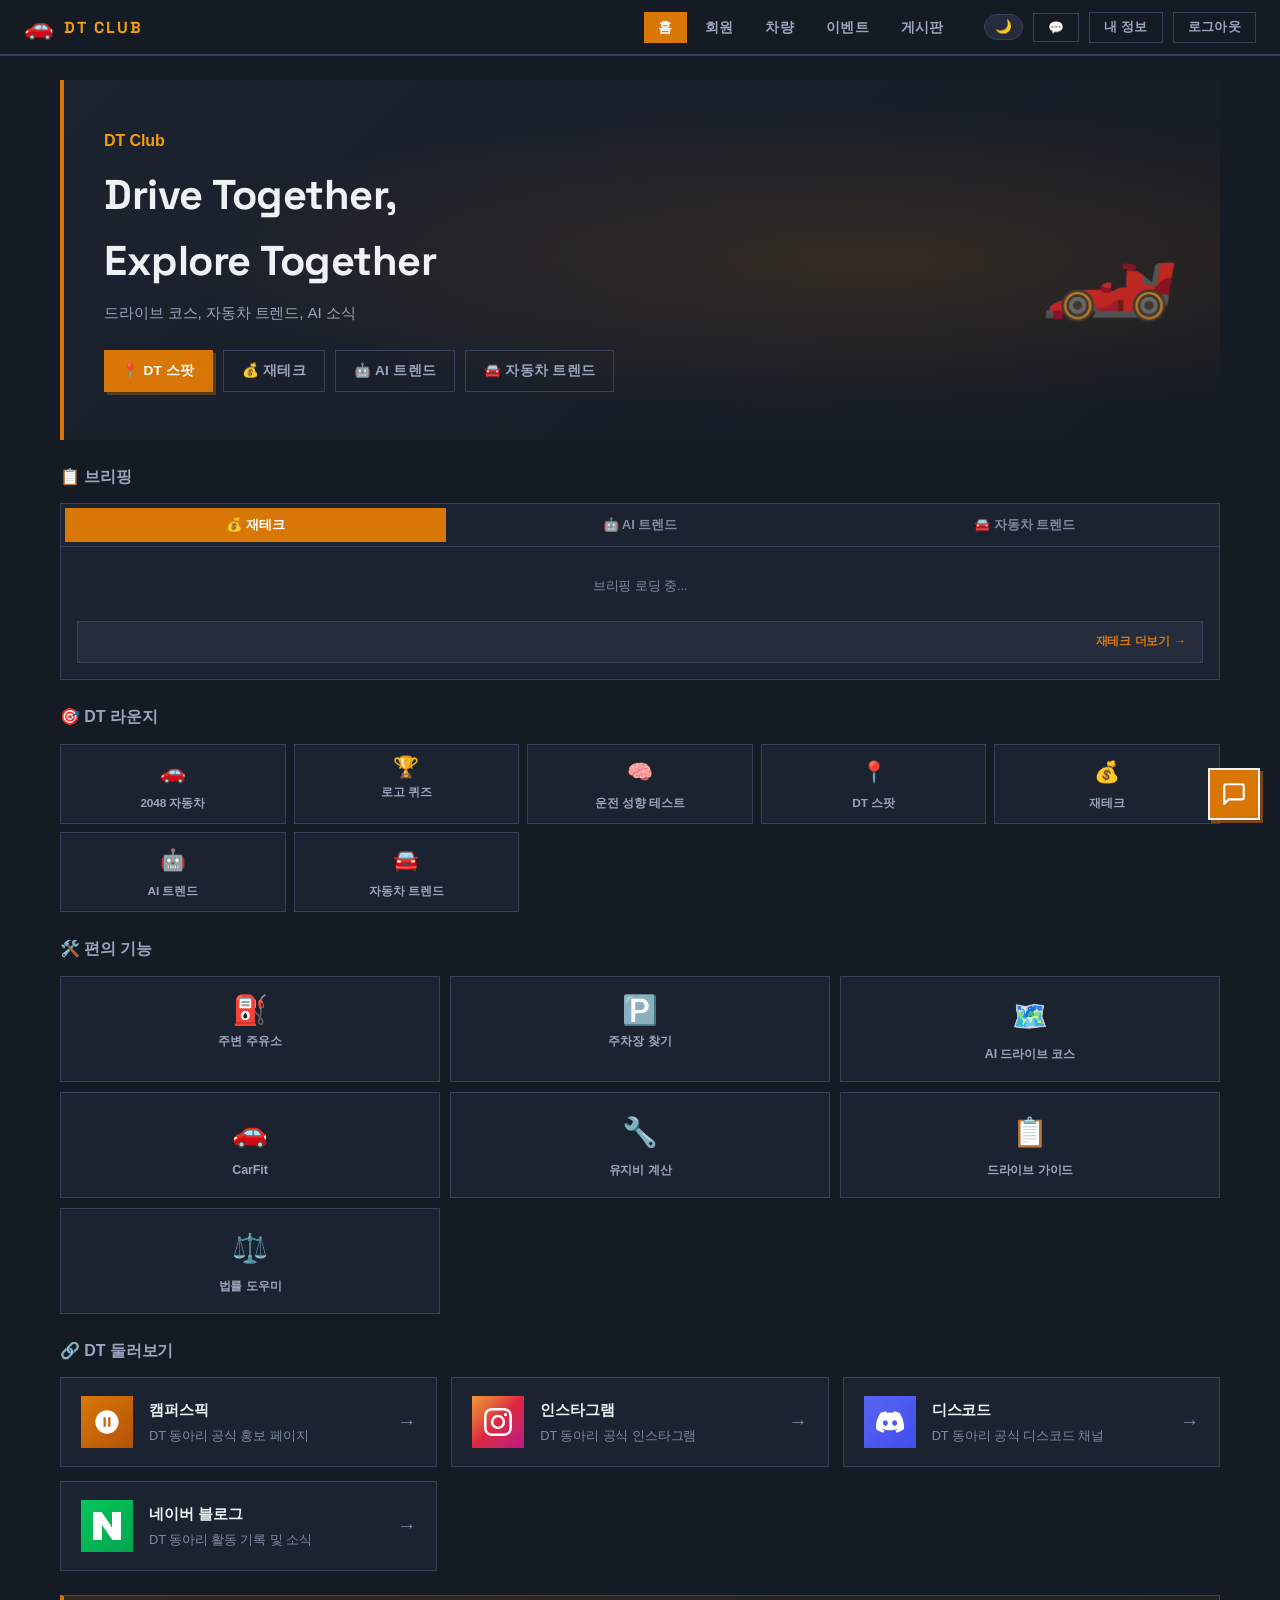
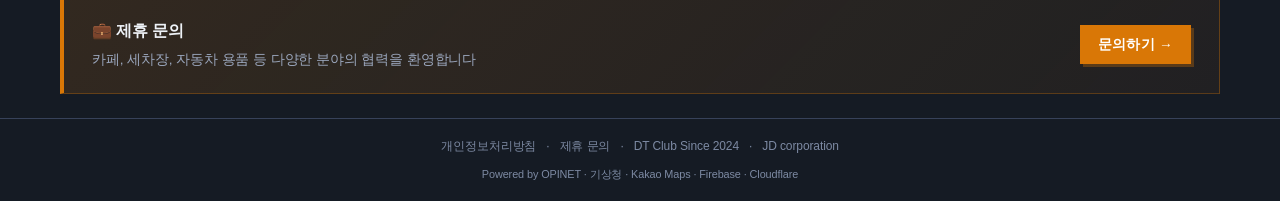
==== commit c28dfb96: "재테크: 시황·시세는 비회원(게스트)에게 열고 모의투자만 회원 전용 - 재테크 화면: 로그인 세션이 없으면 게스트(익명)로 로그인해 시황·시세를 보여 준다. role 없는 계정도 " ====
--- a/index.html
+++ b/index.html
@@ -94,7 +94,7 @@
   <link href="https://fonts.googleapis.com/css2?family=Space+Grotesk:wght@700;800&display=swap" rel="stylesheet">
   <link rel="stylesheet" href="https://cdn.jsdelivr.net/gh/orioncactus/pretendard@v1.3.9/dist/web/variable/pretendardvariable-dynamic-subset.min.css">
   <link rel="stylesheet" href="tokens.css?v=3" />
-  <link rel="stylesheet" href="style.css?v=9" />
+  <link rel="stylesheet" href="style.css?v=10" />
   <link rel="stylesheet" href="https://cdnjs.cloudflare.com/ajax/libs/cropperjs/1.6.2/cropper.min.css" />
 </head>
 <body>
@@ -521,7 +521,7 @@
       </div>
       <button onclick="toggleChatbot()" style="background:none;border:none;color:var(--text);cursor:pointer;font-size:1.2rem;padding:4px">✕</button>
     </div>
-    <div class="chatbot-messages" id="chatbotMessages">
+    <div class="chatbot-messages" id="chatbotMessages" data-kb-stick>
       <div class="chatbot-msg chatbot-bot">
         <div class="chatbot-bubble">안녕하세요! DT Club AI 어시스턴트입니다. 드라이브 코스, 차량 정보 등 궁금한 점을 물어보세요!<br><span style="font-size:.7rem;color:var(--text3);margin-top:4px;display:inline-block">서비스 개선을 위해 대화 내용이 기록될 수 있습니다.</span></div>
       </div>
@@ -1235,7 +1235,7 @@
         <h3 id="dmChatTitle">대화</h3>
         <button class="modal-close" onclick="closeDMChat()" aria-label="닫기">×</button>
       </div>
-      <div class="dm-messages" id="dmMessages"></div>
+      <div class="dm-messages" id="dmMessages" data-kb-stick></div>
       <div id="dmPhotoPreview" style="display:none;padding:8px 12px;background:var(--bg3);border-top:1px solid var(--border)">
         <img id="dmPhotoPreviewImg" src="" alt="미리보기" style="max-width:100%;max-height:180px;display:block;margin:0 auto 8px;border-radius:6px;object-fit:contain">
         <div style="display:flex;gap:8px">
@@ -1457,9 +1457,9 @@
   <script src="firebase-config.js"></script>
   <script src="https://cdnjs.cloudflare.com/ajax/libs/cropperjs/1.6.2/cropper.min.js"></script>
   <script type="text/javascript" src="https://dapi.kakao.com/v2/maps/sdk.js?appkey=4e6bf0a48d4d8a637a18a4ba1d82deaf&libraries=services&autoload=false"></script>
-  <script src="app.js?v=17"></script>
+  <script src="app.js?v=18"></script>
   <script src="last-seen.js?v=1"></script>
-  <script src="kb.js?v=1"></script>
+  <script src="kb.js?v=3"></script>
 
   <!-- 공지 팝업 -->
   <div class="modal-overlay" id="noticePopup" style="display:none;z-index:999">
--- a/style.css
+++ b/style.css
@@ -1274,6 +1274,7 @@
 .dm-chat-modal {
   display: flex; flex-direction: column; height: 72vh; max-height: min(620px, calc(var(--vvh, 100vh) - 12px - env(safe-area-inset-top, 0px)));
 }
+.dm-chat-modal > :not(.dm-messages) { flex-shrink: 0; }   /* 줄어드는 건 메시지 목록만 — 머리글·입력줄은 그대로 */
 .dm-messages {
   flex: 1; overflow-y: auto; padding: 14px 16px;
   display: flex; flex-direction: column; gap: 6px;
@@ -1361,6 +1362,8 @@
   box-shadow: 3px 3px 0 rgba(var(--primary-rgb),.5);
   transition: transform .15s, box-shadow .15s;
 }
+/* 창(모달)이 열려 있거나 키보드가 올라와 있으면 챗봇 버튼을 숨긴다 — 창 위에 떠서 메시지·입력줄을 가린다 */
+body:has(.modal-overlay.open) #chatbotFab, html.kb-open #chatbotFab { display: none; }
 #chatbotFab:hover { transform: translate(-1px,-1px); box-shadow: 4px 4px 0 rgba(var(--primary-rgb),.6); }
 .chatbot-panel {
   position: fixed; bottom: 80px; right: 20px; z-index: 9999;
